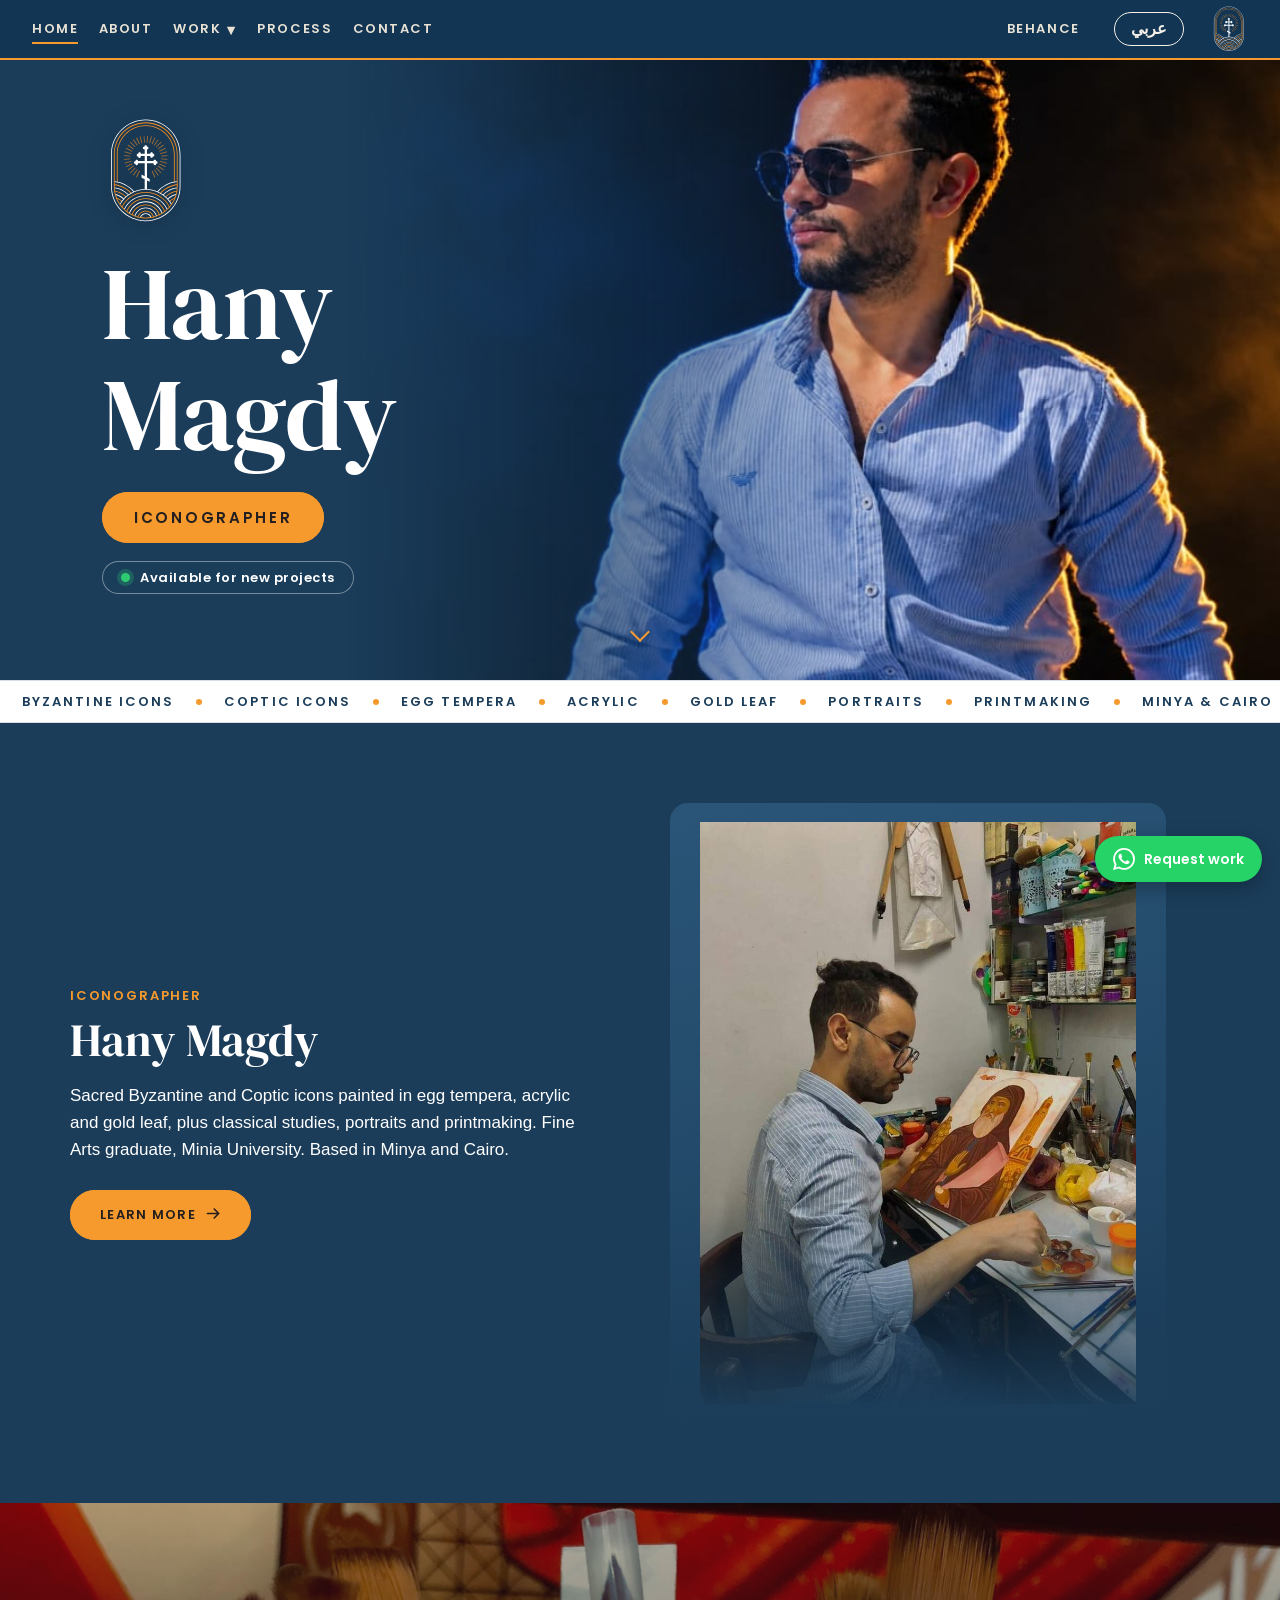
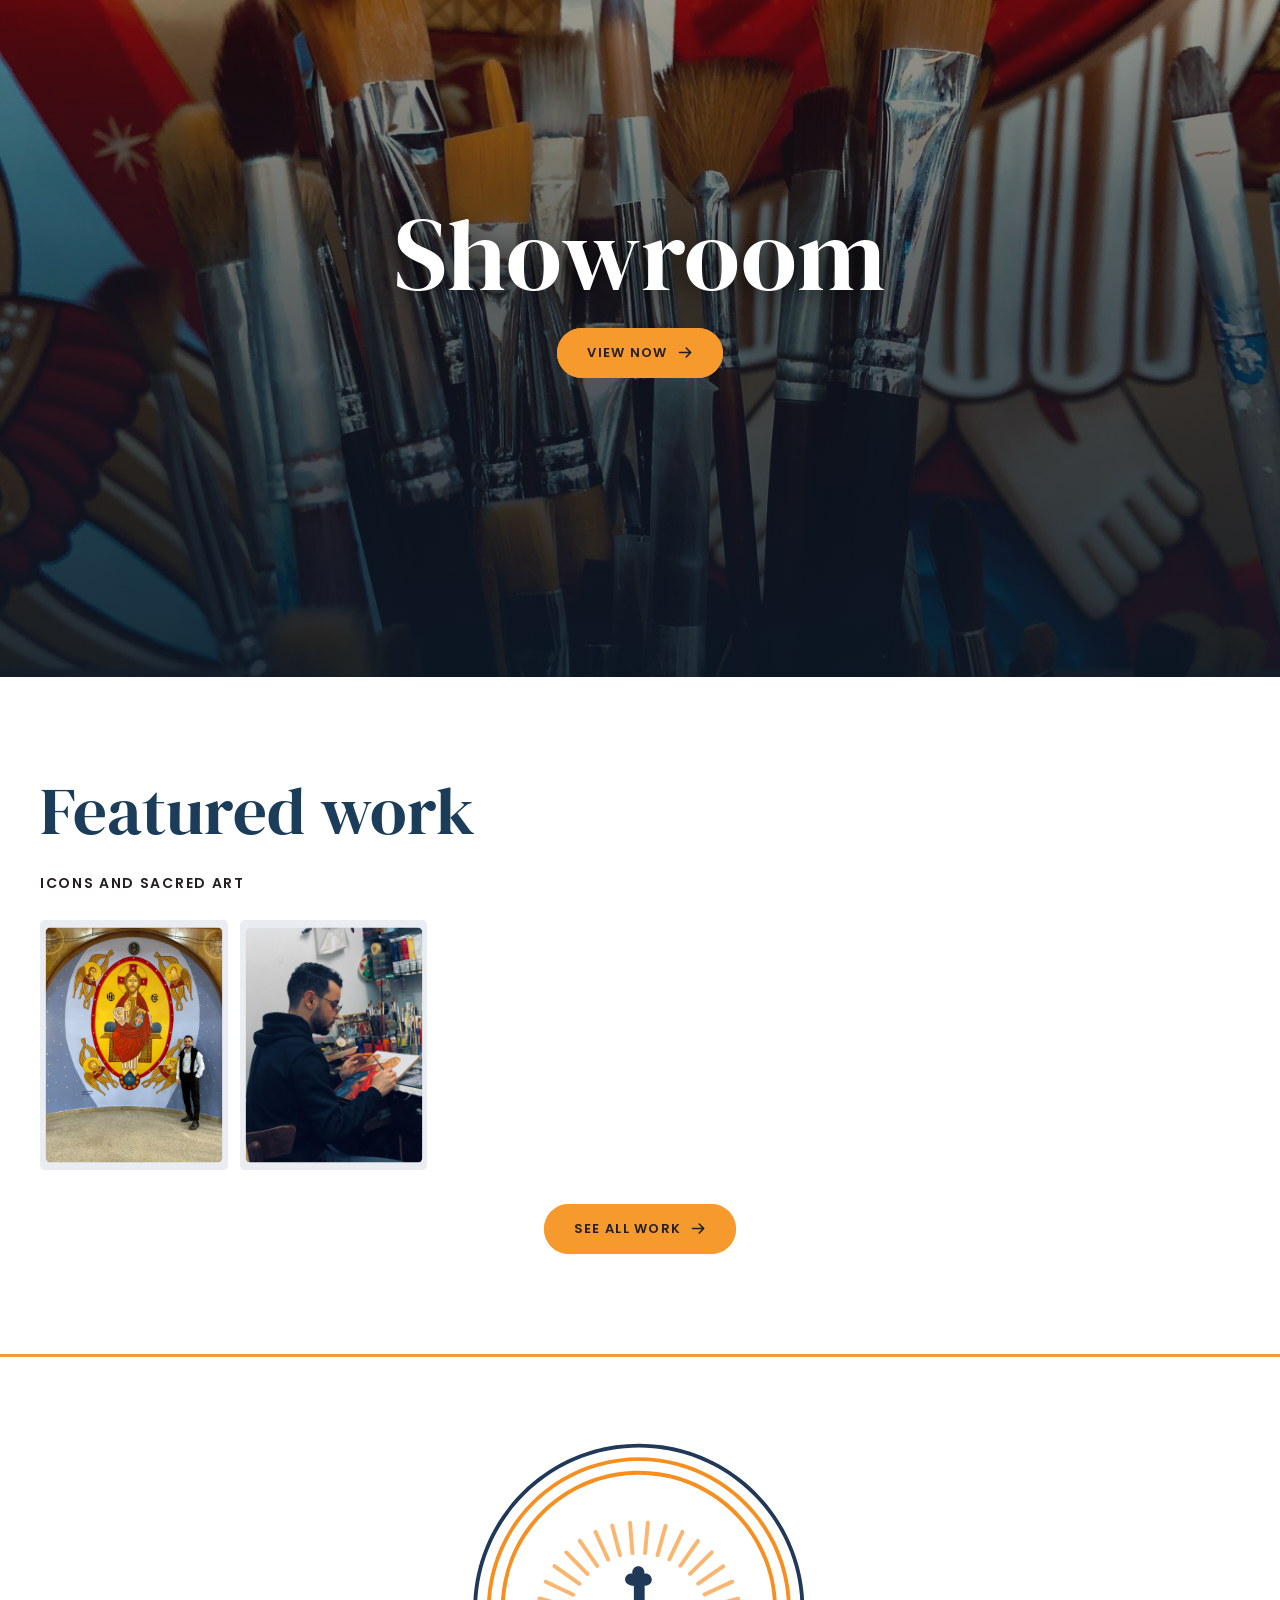
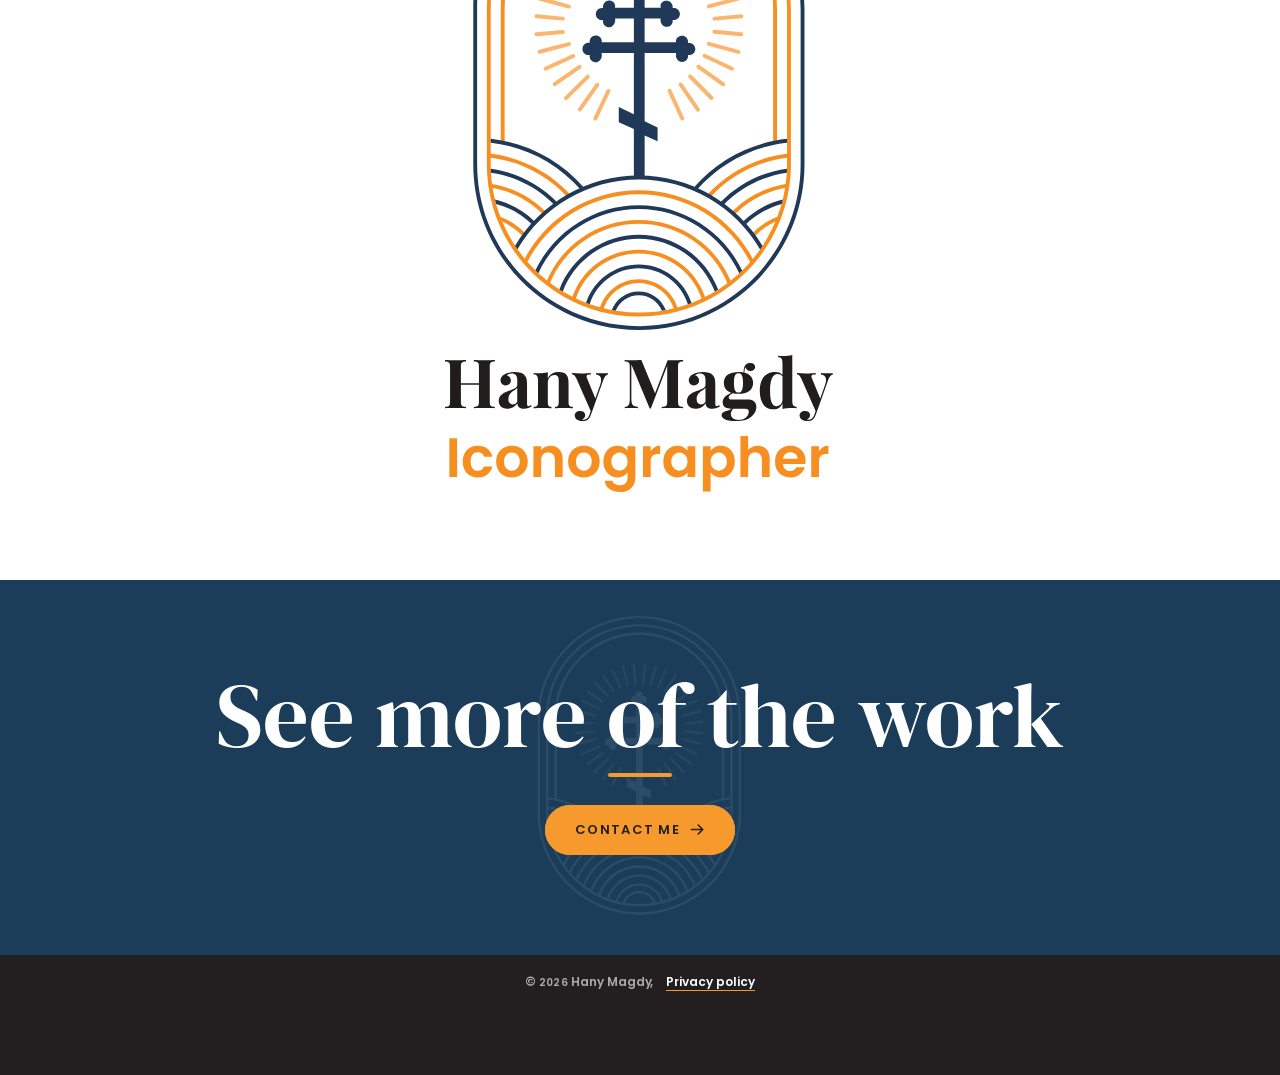
==== index.html @ e2c8abc9 "Restructure into css/ and js/, readable formatting, text in js/content.js, remove unused CSS, README" ====
<!doctype html>
<html lang="en"
  ><head
    ><meta charset="utf-8" /><meta
      name="viewport"
      content="width=device-width,initial-scale=1"
    /><title>Hany Magdy | Iconographer</title
    ><link rel="icon" type="image/png" href="images/favicon.png" /><link
      rel="apple-touch-icon"
      href="images/apple-touch-icon.png"
    /><meta property="og:type" content="website" /><meta
      property="og:title"
      content="Hany Magdy | Iconographer, Minya &amp; Cairo"
    /><meta
      property="og:image"
      content="https://hanymagdy6.github.io/illustration/images/og-logo.jpg"
    /><link rel="stylesheet" href="css/style.css" /> </head
  ><body
    ><nav class="nav"
      ><div class="l"
        ><a href="#"><span data-i18n="home">Home</span></a
        ><a href="#about"><span data-i18n="about">About</span></a
        ><span class="dd"
          ><a class="ddt" href="#work"
            ><span data-i18n="work">Work</span><span class="car">&#9662;</span></a
          ><span class="ddp"
            ><a href="#work" data-t="c-byzantine"
              ><span data-i18n="byzantine_icons">Byzantine Icons</span></a
            ><a href="#work" data-t="c-coptic"><span data-i18n="coptic_art">Coptic Art</span></a
            ><a href="#work" data-t="c-mural"><span data-i18n="mural">Mural</span></a
            ><a href="#work" data-t="c-classical"
              ><span data-i18n="classical_studies">Classical Studies</span></a
            ><a href="#work" data-t="c-printmaking"
              ><span data-i18n="printmaking">Printmaking</span></a
            ><a href="#work" data-t="c-exhibitions"
              ><span data-i18n="exhibitions">Exhibitions</span></a
            ></span
          ></span
        ><a href="#process"><span data-i18n="process">Process</span></a
        ><a href="#contact"><span data-i18n="contact">Contact</span></a></div
      ><a
        class="r"
        href="https://www.behance.net/hanymagdy6"
        target="_blank"
        rel="noopener noreferrer"
        ><span data-i18n="behance">Behance</span></a
      ><button class="langbtn" type="button" aria-label="Language">عربي</button
      ><a class="mono" href="#"><img src="images/nav-logo-anim.svg" alt="Hany Magdy" /></a></nav
    ><div id="app"
      ><main class="pgv v-home"
        ><header class="hero" data-np
          ><div class="hbigw"
            ><img
              class="hbig"
              src="images/hero-hany.jpg"
              alt="Hany Magdy"
              width="1600"
              height="600" /></div
          ><div
            ><img class="hmark" src="images/nav-logo-anim.svg" alt="Hany Magdy logo" /><h1
              ><span data-i18n="hany">Hany</span><br /><span data-i18n="magdy">Magdy</span></h1
            ><p class="kick"><span data-i18n="iconographer">Iconographer</span></p
            ><p class="avail"
              ><i></i><span data-i18n="available_badge">Available for new projects</span></p
            ></div
          ><span class="scl" aria-hidden="true"><b></b></span></header
        ><div class="mq" aria-hidden="true"
          ><div class="mqrow mqen"
            ><div class="mqt"
              ><span class="mqi">Byzantine icons</span><i class="mqd"></i
              ><span class="mqi">Coptic icons</span><i class="mqd"></i
              ><span class="mqi">Egg tempera</span><i class="mqd"></i
              ><span class="mqi">Acrylic</span><i class="mqd"></i><span class="mqi">Gold leaf</span
              ><i class="mqd"></i><span class="mqi">Portraits</span><i class="mqd"></i
              ><span class="mqi">Printmaking</span><i class="mqd"></i
              ><span class="mqi">Minya &amp; Cairo</span><i class="mqd"></i
              ><span class="mqi">Byzantine icons</span><i class="mqd"></i
              ><span class="mqi">Coptic icons</span><i class="mqd"></i
              ><span class="mqi">Egg tempera</span><i class="mqd"></i
              ><span class="mqi">Acrylic</span><i class="mqd"></i><span class="mqi">Gold leaf</span
              ><i class="mqd"></i><span class="mqi">Portraits</span><i class="mqd"></i
              ><span class="mqi">Printmaking</span><i class="mqd"></i
              ><span class="mqi">Minya &amp; Cairo</span><i class="mqd"></i
              ><span class="mqi">Byzantine icons</span><i class="mqd"></i
              ><span class="mqi">Coptic icons</span><i class="mqd"></i
              ><span class="mqi">Egg tempera</span><i class="mqd"></i
              ><span class="mqi">Acrylic</span><i class="mqd"></i><span class="mqi">Gold leaf</span
              ><i class="mqd"></i><span class="mqi">Portraits</span><i class="mqd"></i
              ><span class="mqi">Printmaking</span><i class="mqd"></i
              ><span class="mqi">Minya &amp; Cairo</span><i class="mqd"></i></div></div
          ><div class="mqrow mqar"
            ><div class="mqt"
              ><span class="mqi">أيقونات بيزنطية</span><i class="mqd"></i
              ><span class="mqi">أيقونات قبطية</span><i class="mqd"></i
              ><span class="mqi">تمبرا البيض</span><i class="mqd"></i
              ><span class="mqi">أكريليك</span><i class="mqd"></i><span class="mqi">ورق الذهب</span
              ><i class="mqd"></i><span class="mqi">بورتريه</span><i class="mqd"></i
              ><span class="mqi">طباعة فنية</span><i class="mqd"></i
              ><span class="mqi">المنيا والقاهرة</span><i class="mqd"></i
              ><span class="mqi">أيقونات بيزنطية</span><i class="mqd"></i
              ><span class="mqi">أيقونات قبطية</span><i class="mqd"></i
              ><span class="mqi">تمبرا البيض</span><i class="mqd"></i
              ><span class="mqi">أكريليك</span><i class="mqd"></i><span class="mqi">ورق الذهب</span
              ><i class="mqd"></i><span class="mqi">بورتريه</span><i class="mqd"></i
              ><span class="mqi">طباعة فنية</span><i class="mqd"></i
              ><span class="mqi">المنيا والقاهرة</span><i class="mqd"></i
              ><span class="mqi">أيقونات بيزنطية</span><i class="mqd"></i
              ><span class="mqi">أيقونات قبطية</span><i class="mqd"></i
              ><span class="mqi">تمبرا البيض</span><i class="mqd"></i
              ><span class="mqi">أكريليك</span><i class="mqd"></i><span class="mqi">ورق الذهب</span
              ><i class="mqd"></i><span class="mqi">بورتريه</span><i class="mqd"></i
              ><span class="mqi">طباعة فنية</span><i class="mqd"></i
              ><span class="mqi">المنيا والقاهرة</span><i class="mqd"></i></div></div></div
        ><section class="about" id="about"
          ><div class="about-photo"
            ><img src="images/about.jpg" alt="Hany Magdy painting an icon" /></div
          ><div
            ><p class="ab1"><span data-i18n="iconographer">Iconographer</span></p
            ><h3><span data-i18n="hany_magdy">Hany Magdy</span></h3
            ><p
              ><span data-i18n="sacred_byzantine_and_coptic"
                >Sacred Byzantine and Coptic icons painted in egg tempera, acrylic and gold leaf,
                plus classical studies, portraits and printmaking. Fine Arts graduate, Minia
                University. Based in Minya and Cairo.</span
              ></p
            ><a class="pill" href="#about"><span data-i18n="learn_more">Learn more</span></a></div
          ></section
        ><section class="banner" style="background-image: url(images/brushes.jpg)"
          ><div
            ><h2><span data-i18n="showroom">Showroom</span></h2
            ><a class="pill" href="#work"><span data-i18n="view_now">View now</span></a></div
          ></section
        ><section class="band w" id="work"
          ><h2><span data-i18n="featured_work">Featured work</span></h2
          ><p class="sub"><span data-i18n="icons_and_sacred_art">Icons and sacred art</span></p
          ><div class="grid pg"
            ><figure class="card"
              ><img src="images/hf-mural.jpg" alt="Hany Magdy next to a church mural" /></figure
            ><figure class="card"
              ><img
                src="images/hf-desk.jpg"
                alt="Hany Magdy painting an icon at his desk" /></figure></div
          ><div class="more"
            ><a class="pill" href="#work"
              ><span data-i18n="see_all_work">See all work</span></a
            ></div
          ></section
        ><section class="band k" id="testimonials" hidden
          ><h2><span data-i18n="kind_words">Kind words</span></h2
          ><div class="tlist"></div></section
        ><section class="brand"
          ><img src="images/logo-full.svg" alt="Hany Magdy Iconographer" /></section
        ><footer class="foot" id="contact"
          ><h2><span data-i18n="see_more_of_the">See more of the work</span></h2
          ><a class="pill" href="#contact"
            ><span data-i18n="contact_me">Contact me</span></a
          ></footer
        ></main
      ><main class="pgv v-about"
        ><div class="abwrap"
          ><header class="pagehead"
            ><p class="ab1"><span data-i18n="iconographer">Iconographer</span></p
            ><h1><span data-i18n="about">About</span></h1></header
          ><section class="about"
            ><div class="about-photo"
              ><img src="images/about.jpg" alt="Hany Magdy painting an icon" /></div
            ><div
              ><p class="ab1"><span data-i18n="iconographer">Iconographer</span></p
              ><h3><span data-i18n="hany_magdy">Hany Magdy</span></h3
              ><p
                ><span data-i18n="hany_magdy_is_an"
                  >Hany Magdy is an iconographer based in Minya and Cairo. He paints sacred
                  Byzantine and Coptic icons in egg tempera, acrylic and gold leaf on wooden panels,
                  and studies the Renaissance masters to keep anatomy, light and form honest. He has
                  been painting icons since about 2018.</span
                ></p
              ><p
                ><span data-i18n="he_also_works_in"
                  >He also works in charcoal, pencil and mixed media portraits, and in relief and
                  intaglio printmaking. He is a Fine Arts graduate of Minia University.</span
                ></p
              ><a class="pill" href="#work"
                ><span data-i18n="view_the_work">View the work</span></a
              ></div
            ></section
          ></div
        ><section class="band w"
          ><h2><span data-i18n="what_i_do">What I do</span></h2
          ><div class="cols"
            ><div
              ><h3><span data-i18n="icons">Icons</span></h3
              ><p
                ><span data-i18n="byzantine_and_coptic_icons"
                  >Byzantine and Coptic icons in egg tempera, acrylic and gold leaf.</span
                ></p
              ></div
            ><div
              ><h3><span data-i18n="studies_and_portraits">Studies and portraits</span></h3
              ><p
                ><span data-i18n="classical_studies_charcoal_and"
                  >Classical studies, charcoal and pencil portraits, mixed media.</span
                ></p
              ></div
            ><div
              ><h3><span data-i18n="printmaking">Printmaking</span></h3
              ><p
                ><span data-i18n="relief_and_intaglio_prints"
                  >Relief and intaglio prints that mix sacred symbols with modern composition.</span
                ></p
              ></div
            ></div
          ></section
        ><section class="band k"
          ><div class="facts"
            ><div
              ><b><span data-i18n="fine_arts">Fine Arts</span></b
              ><span><span data-i18n="minia_university">Minia University</span></span></div
            ><div
              ><b><span data-i18n="egg_tempera">Egg tempera &amp; acrylic</span></b
              ><span><span data-i18n="and_gold_leaf">and gold leaf</span></span></div
            ><div
              ><b><span data-i18n="cairo">Minya &amp; Cairo</span></b
              ><span><span data-i18n="egypt">Egypt</span></span></div
            ></div
          ></section
        ><section class="brand"
          ><img src="images/logo-full.svg" alt="Hany Magdy Iconographer" /></section
        ><footer class="foot" id="contact"
          ><h2><span data-i18n="see_more_of_the">See more of the work</span></h2
          ><a class="pill" href="#contact"
            ><span data-i18n="contact_me">Contact me</span></a
          ></footer
        ></main
      ><main class="pgv v-work"
        ><header class="pagehead"
          ><p class="ab1"><span data-i18n="selected_work">Selected work</span></p
          ><h1><span data-i18n="work">Work</span></h1></header
        ><section class="signed rv"
          ><p
            class="ab1"
            style="
              color: #f79a2d;
              font-family: Poppins;
              font-weight: 600;
              letter-spacing: 0.14em;
              font-size: 13px;
              margin: 0;
            "
            ><span data-i18n="icon">ICON</span></p
          ><h2><span data-i18n="the_good_shepherd">The Good Shepherd</span></h2
          ><img src="images/gs1.jpg" alt="Good Shepherd icon on canvas" /><img
            src="images/gs2.jpg"
            alt="Good Shepherd, lamb detail" /><img
            src="images/gs3.jpg"
            alt="Good Shepherd, face detail" /><img
            src="images/gs5.jpg"
            alt="The finished Good Shepherd canvas in the studio" /></section
        ><section class="signed rv"
          ><p
            class="ab1"
            style="
              color: #f79a2d;
              font-family: Poppins;
              font-weight: 600;
              letter-spacing: 0.14em;
              font-size: 13px;
              margin: 0;
            "
            ><span data-i18n="icon">ICON</span></p
          ><h2><span data-i18n="christ_pantocrator">Christ Pantocrator</span></h2
          ><img src="images/gs4.jpg" alt="Christ Pantocrator, Sinai style, gold leaf halo" /><img
            src="images/pant-1.jpg"
            alt="The finished Christ Pantocrator icon on canvas" /><img
            src="images/pant-2.jpg"
            alt="Christ Pantocrator, gold halo detail" /></section
        ><section class="signed rv"
          ><p
            class="ab1"
            style="
              color: #f79a2d;
              font-family: Poppins;
              font-weight: 600;
              letter-spacing: 0.14em;
              font-size: 13px;
              margin: 0;
            "
            ><span data-i18n="icon">ICON</span></p
          ><h2><span data-i18n="father_matta_el_meskeen">Father Matta El-Meskeen</span></h2
          ><img
            src="images/pr9.jpg"
            alt="Icon of Father Matta El-Meskeen, Matthew the Poor, signed"
          /><img
            src="images/matta-2.jpg"
            alt="The finished Father Matta El-Meskeen icon in the studio"
          /><a class="pill" href="#process"
            ><span data-i18n="see_the_process">See the process</span></a
          ></section
        ><section class="signed rv"
          ><p
            class="ab1"
            style="
              color: #f79a2d;
              font-family: Poppins;
              font-weight: 600;
              letter-spacing: 0.14em;
              font-size: 13px;
              margin: 0;
            "
            ><span data-i18n="icon">ICON</span></p
          ><h2><span data-i18n="saint_anthony_the_great">Saint Anthony the Great</span></h2
          ><img
            src="images/st-anthony.jpg"
            alt="Icon of Saint Anthony the Great, blue hood and gold halo" /></section
        ><section class="signed rv"
          ><p
            class="ab1"
            style="
              color: #f79a2d;
              font-family: Poppins;
              font-weight: 600;
              letter-spacing: 0.14em;
              font-size: 13px;
              margin: 0;
            "
            ><span data-i18n="icon">ICON</span></p
          ><h2><span data-i18n="the_good_shepherd_coptic">The Good Shepherd, Coptic Style</span></h2
          ><img
            src="images/gs-coptic.jpg"
            alt="Good Shepherd icon in Coptic style on a gold ground" /></section
        ><section class="signed rv"
          ><p
            class="ab1"
            style="
              color: #f79a2d;
              font-family: Poppins;
              font-weight: 600;
              letter-spacing: 0.14em;
              font-size: 13px;
              margin: 0;
            "
            ><span data-i18n="icon">ICON</span></p
          ><h2><span data-i18n="the_mystical_supper">The Mystical Supper</span></h2
          ><img
            src="images/last-supper.jpg"
            alt="The Mystical Supper icon, framed, signed 2022" /></section
        ><section class="signed rv"
          ><p
            class="ab1"
            style="
              color: #f79a2d;
              font-family: Poppins;
              font-weight: 600;
              letter-spacing: 0.14em;
              font-size: 13px;
              margin: 0;
            "
            ><span data-i18n="icon">ICON</span></p
          ><h2><span data-i18n="the_resurrection">The Resurrection</span></h2
          ><img
            src="images/resurrection.jpg"
            alt="The Resurrection icon, Anastasis, egg tempera, acrylic and gold" /></section
        ><section class="signed rv"
          ><p
            class="ab1"
            style="
              color: #f79a2d;
              font-family: Poppins;
              font-weight: 600;
              letter-spacing: 0.14em;
              font-size: 13px;
              margin: 0;
            "
            ><span data-i18n="icon">ICON</span></p
          ><h2><span data-i18n="the_annunciation">The Annunciation</span></h2
          ><img
            src="images/annunciation.jpg"
            alt="The Annunciation icon on a red and gold ground" /></section
        ><section class="signed rv"
          ><p
            class="ab1"
            style="
              color: #f79a2d;
              font-family: Poppins;
              font-weight: 600;
              letter-spacing: 0.14em;
              font-size: 13px;
              margin: 0;
            "
            ><span data-i18n="icon">ICON</span></p
          ><h2><span data-i18n="virgin_and_child">Virgin and Child</span></h2
          ><img
            src="images/virgin-gold.jpg"
            alt="Virgin and Child icon on a gold ground, arched panel" /></section
        ><section class="signed rv"
          ><p
            class="ab1"
            style="
              color: #f79a2d;
              font-family: Poppins;
              font-weight: 600;
              letter-spacing: 0.14em;
              font-size: 13px;
              margin: 0;
            "
            ><span data-i18n="prints_and_lithography">PRINTS AND LITHOGRAPHY</span></p
          ><h2><span data-i18n="lithograph_edition_9_16">Lithograph, Edition 9/16</span></h2
          ><img
            src="images/litho-doves.jpg"
            alt="Black and white lithograph with pigeons and two figures, signed 9 of 16" /></section
        ><section class="signed rv"
          ><p
            class="ab1"
            style="
              color: #f79a2d;
              font-family: Poppins;
              font-weight: 600;
              letter-spacing: 0.14em;
              font-size: 13px;
              margin: 0;
            "
            ><span data-i18n="prints_and_lithography">PRINTS AND LITHOGRAPHY</span></p
          ><h2
            ><span data-i18n="cross_linocut_from_block"
              >Cross Linocut, from Block to Print</span
            ></h2
          ><div class="lseq"
            ><img
              src="images/lino-1.jpg"
              alt="Cross linocut on the desk, color layers beside the carving tools" /><img
              src="images/lino-2.jpg"
              alt="The finished cross linocut print in black" /><img
              src="images/lino-3.jpg"
              alt="The cross linocut on show at the exhibition" /><img
              src="images/lino-4.jpg"
              alt="Six framed linocut prints from the series" /></div></section
        ><section class="signed rv"
          ><p
            class="ab1"
            style="
              color: #f79a2d;
              font-family: Poppins;
              font-weight: 600;
              letter-spacing: 0.14em;
              font-size: 13px;
              margin: 0;
            "
            ><span data-i18n="fine_art_and_portraits">FINE ART AND PORTRAITS</span></p
          ><h2><span data-i18n="oil_portrait">Oil portrait</span></h2
          ><img src="images/port.jpg" alt="Oil portrait of a Coptic bishop" /></section
        ><section class="band w" id="work"
          ><h2><span data-i18n="featured_work">Featured work</span></h2
          ><p class="sub"><span data-i18n="icons_and_sacred_art">Icons and sacred art</span></p
          ><div class="grid pg"
            ><figure class="card"
              ><img src="images/hf-mural.jpg" alt="Hany Magdy next to a church mural" /></figure
            ><figure class="card"
              ><img
                src="images/hf-desk.jpg"
                alt="Hany Magdy painting an icon at his desk" /></figure></div></section
        ><section class="band k" id="c-byzantine"
          ><h2><span data-i18n="byzantine_icons">Byzantine Icons</span></h2
          ><p class="intro"
            ><span data-i18n="egg_tempera_acrylic_and"
              >Egg tempera, acrylic and gold leaf on wooden panels. Each piece reflects the beauty
              of the eternal divine presence and the comfort of praying creation.</span
            ></p
          ><div class="grid pg"
            ><figure class="card"><img src="images/pg03.jpg" alt="Byzantine icon" /></figure
            ><figure class="card"><img src="images/pg04.jpg" alt="Byzantine icon" /></figure
            ><figure class="card"><img src="images/pg05.jpg" alt="Byzantine icon" /></figure
            ><figure class="card"><img src="images/pg06.jpg" alt="Byzantine icon" /></figure
            ><figure class="card"><img src="images/pg07.jpg" alt="Byzantine icon" /></figure
            ><figure class="card"><img src="images/pg08.jpg" alt="Byzantine icon" /></figure
            ><figure class="card"><img src="images/pg09.jpg" alt="Byzantine icon" /></figure
            ><figure class="card"><img src="images/pg10.jpg" alt="Byzantine icon" /></figure
            ><figure class="card"><img src="images/pg11.jpg" alt="Byzantine icon" /></figure
            ><figure class="card"><img src="images/pg12.jpg" alt="Byzantine icon" /></figure
            ><figure class="card"
              ><img src="images/pg13.jpg" alt="Byzantine icon" /></figure></div></section
        ><section class="band w" id="c-coptic"
          ><h2><span data-i18n="coptic_art">Coptic Art</span></h2
          ><p class="intro"
            ><span data-i18n="inspired_by_the_ancient"
              >Inspired by the ancient Egyptian Christian heritage. These icons merge symbolic
              simplicity with deep theology.</span
            ></p
          ><div class="grid pg"
            ><figure class="card"><img src="images/pg15.jpg" alt="Coptic icon" /></figure
            ><figure class="card"><img src="images/pg16.jpg" alt="Coptic icon" /></figure
            ><figure class="card"><img src="images/pg17.jpg" alt="Coptic icon" /></figure
            ><figure class="card"><img src="images/pg18.jpg" alt="Coptic icon" /></figure
            ><figure class="card"><img src="images/pg19.jpg" alt="Coptic icon" /></figure
            ><figure class="card"><img src="images/pg20.jpg" alt="Coptic icon" /></figure
            ><figure class="card"><img src="images/pg21.jpg" alt="Coptic icon" /></figure
            ><figure class="card"><img src="images/pg22.jpg" alt="Coptic icon" /></figure
            ><figure class="card"><img src="images/pg23.jpg" alt="Coptic icon" /></figure
            ><figure class="card"
              ><img src="images/pg24.jpg" alt="Coptic icon" /></figure></div></section
        ><section class="band k" id="c-mural"
          ><h2><span data-i18n="mural">Mural</span></h2
          ><p class="sub"
            ><span data-i18n="signed_hany_magdy_iconographer"
              >Signed Hany Magdy, Iconographer, 2024</span
            ></p
          ><div class="mural"
            ><img
              src="images/mural-front.jpg"
              alt="The finished Christ Pantocrator apse mural with the four living creatures, signed 2024"
              loading="lazy" /></div
          ><p class="sub" style="margin-top: 32px"
            ><span data-i18n="the_pantocrator_from_blank"
              >The Pantocrator, from blank wall to finished mural</span
            ></p
          ><div class="mproc"
            ><figure class="rv"
              ><img
                src="images/mp-01.jpg"
                alt="The empty church wall before work began"
                loading="lazy"
              /><figcaption><span data-i18n="cap_001">The blank wall</span></figcaption></figure
            ><figure class="rv"
              ><img
                src="images/mp-02.jpg"
                alt="The complete line drawing on the wall"
                loading="lazy"
              /><figcaption><span data-i18n="cap_002">The full drawing</span></figcaption></figure
            ><figure class="rv"
              ><img
                src="images/mp-03.jpg"
                alt="First colors: the red robes"
                loading="lazy"
              /><figcaption><span data-i18n="cap_003">First colors</span></figcaption></figure
            ><figure class="rv"
              ><img
                src="images/mp-04.jpg"
                alt="Hany beside the mural as the figures take shape"
                loading="lazy"
              /><figcaption><span data-i18n="cap_004">Taking shape</span></figcaption></figure
            ><figure class="rv"
              ><img src="images/mp-05.jpg" alt="Painting the robes" loading="lazy" /><figcaption
                ><span data-i18n="cap_005">Painting the robes</span></figcaption
              ></figure
            ><figure class="rv"
              ><img
                src="images/mp-06.jpg"
                alt="Painting the angel, upper left"
                loading="lazy"
              /><figcaption><span data-i18n="cap_006">Painting the angel</span></figcaption></figure
            ><figure class="rv"
              ><img
                src="images/mp-07.jpg"
                alt="Painting the face of Christ"
                loading="lazy"
              /><figcaption><span data-i18n="cap_007">The face of Christ</span></figcaption></figure
            ><figure class="rv"
              ><img
                src="images/mp-08.jpg"
                alt="Painting the eagle of the tetramorph"
                loading="lazy"
              /><figcaption><span data-i18n="cap_008">The eagle of John</span></figcaption></figure
            ><figure class="rv"
              ><img
                src="images/mp-09.jpg"
                alt="All figures in color on the white wall"
                loading="lazy"
              /><figcaption><span data-i18n="cap_009">Figures in color</span></figcaption></figure
            ><figure class="rv"
              ><img
                src="images/mp-10.jpg"
                alt="The tetramorph gilded, beside the nearly finished Christ"
                loading="lazy"
              /><figcaption
                ><span data-i18n="cap_010">The tetramorph in gold</span></figcaption
              ></figure
            ><figure class="rv"
              ><img
                src="images/mp-11.jpg"
                alt="Working from the scaffold"
                loading="lazy"
              /><figcaption><span data-i18n="cap_011">From the scaffold</span></figcaption></figure
            ><figure class="rv"
              ><img
                src="images/mp-12.jpg"
                alt="All figures complete, the mandorla still bare"
                loading="lazy"
              /><figcaption
                ><span data-i18n="cap_012">Before the mandorla</span></figcaption
              ></figure
            ><figure class="rv"
              ><img
                src="images/mp-13.jpg"
                alt="Face and Gospel book in progress"
                loading="lazy"
              /><figcaption><span data-i18n="cap_013">Face and book</span></figcaption></figure
            ><figure class="rv"
              ><img
                src="images/mp-14.jpg"
                alt="Painting the gold mandorla"
                loading="lazy"
              /><figcaption><span data-i18n="cap_014">The gold mandorla</span></figcaption></figure
            ><figure class="rv"
              ><img
                src="images/mp-15.jpg"
                alt="Laying in the blue background"
                loading="lazy"
              /><figcaption><span data-i18n="cap_015">The blue ground</span></figcaption></figure
            ><figure class="rv"
              ><img
                src="images/mp-16.jpg"
                alt="The blue ground complete, masking still on the arch"
                loading="lazy"
              /><figcaption
                ><span data-i18n="cap_016">The blue ground, full view</span></figcaption
              ></figure
            ><figure class="rv"
              ><img
                src="images/mp-17.jpg"
                alt="The blue ground around the gold mandorla"
                loading="lazy"
              /><figcaption
                ><span data-i18n="cap_017">Background complete</span></figcaption
              ></figure
            ><figure class="rv"
              ><img
                src="images/mp-18.jpg"
                alt="Painting the red ring of the mandorla"
                loading="lazy"
              /><figcaption><span data-i18n="cap_018">The red ring</span></figcaption></figure
            ><figure class="rv"
              ><img
                src="images/mp-19.jpg"
                alt="Painting the angel's face"
                loading="lazy"
              /><figcaption><span data-i18n="cap_019">The angel's face</span></figcaption></figure
            ><figure class="rv"
              ><img
                src="images/mp-20.jpg"
                alt="Painting the Alpha and Omega roundel"
                loading="lazy"
              /><figcaption><span data-i18n="cap_020">Alpha and Omega</span></figcaption></figure
            ><figure class="rv"
              ><img
                src="images/mp-21.jpg"
                alt="Late-stage work from the scaffold"
                loading="lazy"
              /><figcaption><span data-i18n="cap_021">On the scaffold</span></figcaption></figure
            ><figure class="rv"
              ><img
                src="images/mp-22.jpg"
                alt="Final touches, high on the wall"
                loading="lazy"
              /><figcaption><span data-i18n="cap_022">Final touches</span></figcaption></figure
            ><figure class="rv"
              ><img
                src="images/mp-23.jpg"
                alt="Hany beside the finished mural, signed 2024"
                loading="lazy"
              /><figcaption><span data-i18n="cap_023">Signed, 2024</span></figcaption></figure
            ><figure class="rv"
              ><img
                src="images/mp-24.jpg"
                alt="The finished Pantocrator mural"
                loading="lazy"
              /><figcaption><span data-i18n="cap_024">The finished mural</span></figcaption></figure
            ><figure class="rv"
              ><img
                src="images/mp-25.jpg"
                alt="The finished mural, full frontal"
                loading="lazy"
              /><figcaption><span data-i18n="cap_025">Full view</span></figcaption></figure
            ><figure class="rv"
              ><img
                src="images/mp-26.jpg"
                alt="The work table in front of the nearly finished mural"
                loading="lazy"
              /><figcaption><span data-i18n="cap_026">The work table</span></figcaption></figure
            ><figure class="rv"
              ><img
                src="images/mp-27.jpg"
                alt="Detail: hand and Gospel book"
                loading="lazy"
              /><figcaption><span data-i18n="cap_027">Detail: the Gospel</span></figcaption></figure
            ><figure class="rv"
              ><img
                src="images/mp-28.jpg"
                alt="Detail: the face of Christ"
                loading="lazy"
              /><figcaption><span data-i18n="cap_028">Detail: the face</span></figcaption></figure
            ><figure class="rv"
              ><img
                src="images/mp-29.jpg"
                alt="Detail: face and blessing hand"
                loading="lazy"
              /><figcaption
                ><span data-i18n="cap_029">Detail: the blessing</span></figcaption
              ></figure
            ><figure class="rv"
              ><img
                src="images/mp-30.jpg"
                alt="The brushes that painted it"
                loading="lazy"
              /><figcaption><span data-i18n="cap_030">Brushes</span></figcaption></figure
            ></div
          ><div class="mural" style="margin-top: 28px"
            ><img
              src="images/mural-chaplin.jpg"
              alt="Charlie Chaplin mural on a white brick wall"
              loading="lazy" /></div></section
        ><section class="band w" id="c-classical"
          ><h2><span data-i18n="classical_studies">Classical Studies</span></h2
          ><p class="intro"
            ><span data-i18n="studies_and_paintings_inspired"
              >Studies and paintings inspired by Renaissance masters, focusing on anatomy, light and
              form.</span
            ></p
          ><div class="grid pg"
            ><figure class="card"><img src="images/pg26.jpg" alt="Classical study" /></figure
            ><figure class="card"><img src="images/pg28.jpg" alt="Classical study" /></figure
            ><figure class="card"><img src="images/pg30.jpg" alt="Classical study" /></figure
            ><figure class="card"><img src="images/pg32.jpg" alt="Classical study" /></figure
            ><figure class="card"><img src="images/pg34.jpg" alt="Classical study" /></figure
            ><figure class="card"><img src="images/pg36.jpg" alt="Classical study" /></figure
            ><figure class="card"><img src="images/pg37.jpg" alt="Classical study" /></figure
            ><figure class="card"><img src="images/pg39.jpg" alt="Classical study" /></figure
            ><figure class="card"
              ><img src="images/pg67.jpg" alt="Gouache costume figures" /></figure
            ><figure class="card"
              ><img src="images/study-drapery.jpg" alt="Pencil study of draped fabric" /></figure
            ><figure class="card"
              ><img
                src="images/study-still.jpg"
                alt="Pencil still life with a portrait bust" /></figure
            ><figure class="card"><img src="images/pg41.jpg" alt="Portrait" /></figure
            ><figure class="card"><img src="images/pg42.jpg" alt="Portrait" /></figure
            ><figure class="card"><img src="images/pg43.jpg" alt="Portrait" /></figure
            ><figure class="card"><img src="images/pg44.jpg" alt="Portrait" /></figure
            ><figure class="card"><img src="images/pg46.jpg" alt="Portrait" /></figure
            ><figure class="card"><img src="images/pg48.jpg" alt="Portrait" /></figure
            ><figure class="card"
              ><img
                src="images/pencil-priest.jpg"
                alt="Pencil portrait of a Coptic priest holding a cross" /></figure
            ><figure class="card"
              ><img
                src="images/pencil-bearded.jpg"
                alt="Pencil portrait of a bearded man in a cap" /></figure
            ><figure class="card"
              ><img src="images/oil-reader.jpg" alt="Oil painting of an old man reading" /></figure
            ><figure class="card"
              ><img
                src="images/oil-pope.jpg"
                alt="Oil portrait of a Coptic pope with cross and staff" /></figure
            ><figure class="card"
              ><img
                src="images/oil-thorns.jpg"
                alt="Oil painting of Christ with the crown of thorns, 2023" /></figure
            ><figure class="card"
              ><img
                src="images/oil-monk.jpg"
                alt="Oil portrait of a Coptic monk with an ornate cross" /></figure
            ><figure class="card"
              ><img
                src="images/pg-framed.jpg"
                alt="Framed pencil portrait with clocks and birds" /></figure
            ><figure class="card"
              ><img
                src="images/pg72-portrait.jpg"
                alt="Pencil portrait of a man in a bow tie" /></figure
            ><figure class="card"
              ><img src="images/pg76.jpg" alt="Pencil portrait of two children" /></figure
            ><figure class="card"
              ><img
                src="images/pg80.jpg"
                alt="Pencil portraits: a smiling bearded man and a framed bearded man" /></figure
            ><figure class="card"
              ><img
                src="images/pg84.jpg"
                alt="Pencil portraits of a man in a hat" /></figure></div></section
        ><section class="band k" id="c-printmaking"
          ><h2><span data-i18n="printmaking">Printmaking</span></h2
          ><p class="intro"
            ><span data-i18n="relief_and_intaglio_printing"
              >Relief and intaglio printing, combining sacred symbols with modern composition.</span
            ></p
          ><div class="grid pg"
            ><figure class="card"><img src="images/pg51.jpg" alt="Printmaking" /></figure
            ><figure class="card"><img src="images/pg53.jpg" alt="Printmaking" /></figure
            ><figure class="card"><img src="images/pg55.jpg" alt="Printmaking" /></figure
            ><figure class="card"><img src="images/pg58.jpg" alt="Printmaking" /></figure
            ><figure class="card"
              ><img
                src="images/print-salah.jpg"
                alt="Mohamed Salah portrait print in orange and sepia" /></figure
            ><figure class="card"
              ><img
                src="images/print-calligraphy.jpg"
                alt="Four Arabic calligraphy linocut prints" /></figure
            ><figure class="card"
              ><img src="images/print-dragons.jpg" alt="Etching of two dragons" /></figure
            ><figure class="card"
              ><img
                src="images/print-abstract.jpg"
                alt="Abstract black and white print with eye motifs" /></figure></div></section
        ><section class="band w" id="c-exhibitions"
          ><h2><span data-i18n="exhibitions">Exhibitions</span></h2
          ><p class="intro"
            ><span data-i18n="exhibitions_workshops_and_studio"
              >Exhibitions, workshops and studio moments.</span
            ></p
          ><div class="grid pg"
            ><figure class="card"><img src="images/pg63.jpg" alt="Exhibition and studio" /></figure
            ><figure class="card"><img src="images/pg65.jpg" alt="Exhibition and studio" /></figure
            ><figure class="card"><img src="images/pg69.jpg" alt="Exhibition and studio" /></figure
            ><figure class="card"
              ><img
                src="images/exh-litho.jpg"
                alt="Hany beside his pigeons lithograph at the exhibition" /></figure
            ><figure class="card"
              ><img
                src="images/exh-wall.jpg"
                alt="Hany beside a wall of his Mohamed Salah prints" /></figure
            ><figure class="card"
              ><img src="images/exh-gallery.jpg" alt="Visitors at the gallery exhibition" /></figure
            ><figure class="card"
              ><img
                src="images/studio-press.jpg"
                alt="In the print studio with the etching press" /></figure
            ><figure class="card"
              ><img
                src="images/pg-exh-1.jpg"
                alt="Hany beside his framed pencil portrait at the exhibition" /></figure
            ><figure class="card"
              ><img
                src="images/pg-exh-2.jpg"
                alt="Hany beside the frame of his six linocut prints" /></figure
            ><figure class="card"
              ><img
                src="images/pg-exh-3.jpg"
                alt="Hany at the exhibition with his framed prints" /></figure></div></section
        ><footer class="foot" id="contact"
          ><h2><span data-i18n="see_more_of_the">See more of the work</span></h2
          ><a class="pill" href="#contact"
            ><span data-i18n="contact_me">Contact me</span></a
          ></footer
        ></main
      ><main class="pgv v-process"
        ><header class="pagehead"
          ><p class="ab1"><span data-i18n="behind_the_work">Behind the work</span></p
          ><h1><span data-i18n="process">Process</span></h1></header
        ><section class="pr"
          ><figure class="rv"
            ><img
              src="images/pr-hand.jpg"
              alt="Painting the icon by hand, brush on the panel"
            /><figcaption
              ><span data-i18n="cap_031">Painting the icon, brush in hand</span></figcaption
            ></figure
          ><figure class="rv"
            ><img
              src="images/pr1.jpg"
              alt="Painting the Father Matta El-Meskeen icon at the desk"
              loading="lazy"
            /><figcaption
              ><span data-i18n="cap_032"
                >Painting the Father Matta El-Meskeen icon at the desk</span
              ></figcaption
            ></figure
          ><figure class="rv"
            ><img
              src="images/pr2.jpg"
              alt="The robes and scroll, layer by layer"
              loading="lazy"
            /><figcaption
              ><span data-i18n="cap_033">The robes and scroll, layer by layer</span></figcaption
            ></figure
          ><figure class="rv"
            ><img
              src="images/pr3.jpg"
              alt="Pigments laid out beside the panel"
              loading="lazy"
            /><figcaption
              ><span data-i18n="cap_034">Pigments laid out beside the panel</span></figcaption
            ></figure
          ><figure class="rv"
            ><img
              src="images/pr4.jpg"
              alt="Gold leaf laid over the halo"
              loading="lazy"
            /><figcaption
              ><span data-i18n="cap_035">Gold leaf laid over the halo</span></figcaption
            ></figure
          ><figure class="rv"
            ><img
              src="images/pr5.jpg"
              alt="Building the face, layer by layer"
              loading="lazy"
            /><figcaption
              ><span data-i18n="cap_036">Building the face, layer by layer</span></figcaption
            ></figure
          ><figure class="rv"
            ><img
              src="images/pr-matta.jpg"
              alt="The Father Matta icon, red underpainting"
              loading="lazy"
            /><figcaption
              ><span data-i18n="cap_037">The Father Matta icon, red underpainting</span></figcaption
            ></figure
          ><figure class="rv"
            ><img
              src="images/pr6.jpg"
              alt="The varnish, poured over the surface"
              loading="lazy"
            /><figcaption
              ><span data-i18n="cap_038">The varnish, poured over the surface</span></figcaption
            ></figure
          ><figure class="rv"
            ><img
              src="images/pr7.jpg"
              alt="Working the varnish into the surface"
              loading="lazy"
            /><figcaption
              ><span data-i18n="cap_039">Working the varnish into the surface</span></figcaption
            ></figure
          ><figure class="rv"
            ><img
              src="images/pr8.jpg"
              alt="Detail after gilding and varnish"
              loading="lazy"
            /><figcaption
              ><span data-i18n="cap_040">Detail after gilding and varnish</span></figcaption
            ></figure
          ><figure class="rv"
            ><img
              src="images/pr9.jpg"
              alt="The finished Father Matta El-Meskeen icon, signed"
              loading="lazy"
            /><figcaption
              ><span data-i18n="cap_041"
                >The finished Father Matta El-Meskeen icon, signed</span
              ></figcaption
            ></figure
          ><figure class="rv"
            ><img
              src="images/pr10.jpg"
              alt="Packed for delivery, with the Iconographer label"
              loading="lazy"
            /><figcaption
              ><span data-i18n="cap_042"
                >Packed for delivery, with the Iconographer label</span
              ></figcaption
            ></figure
          ><figure class="rv"
            ><img
              src="images/pm-1.jpg"
              alt="Christ Pantocrator mural, the drawing on the wall"
              loading="lazy"
            /><figcaption
              ><span data-i18n="cap_043"
                >Pantocrator mural, the drawing on the wall</span
              ></figcaption
            ></figure
          ><figure class="rv"
            ><img
              src="images/pm-2.jpg"
              alt="Pantocrator mural, face and book blocked in"
              loading="lazy"
            /><figcaption
              ><span data-i18n="cap_044">Face and book blocked in</span></figcaption
            ></figure
          ><figure class="rv"
            ><img
              src="images/pm-3.jpg"
              alt="Pantocrator mural, the gold circle above the altar"
              loading="lazy"
            /><figcaption
              ><span data-i18n="cap_045">The gold circle above the altar</span></figcaption
            ></figure
          ><figure class="rv"
            ><img
              src="images/pm-4.jpg"
              alt="Pantocrator mural, final details"
              loading="lazy"
            /><figcaption
              ><span data-i18n="cap_046">Final details, nearly finished</span></figcaption
            ></figure
          ><figure class="rv"
            ><img
              src="images/mp-01.jpg"
              alt="The Pantocrator mural, the blank apse wall"
              loading="lazy"
            /><figcaption
              ><span data-i18n="cap_047"
                >The Pantocrator mural, the blank apse wall</span
              ></figcaption
            ></figure
          ><figure class="rv"
            ><img
              src="images/mp-02.jpg"
              alt="The full drawing on the apse wall"
              loading="lazy"
            /><figcaption
              ><span data-i18n="cap_048">The full drawing on the apse wall</span></figcaption
            ></figure
          ><figure class="rv"
            ><img
              src="images/mp-03.jpg"
              alt="First colors on the robes"
              loading="lazy"
            /><figcaption
              ><span data-i18n="cap_049">First colors on the robes</span></figcaption
            ></figure
          ><figure class="rv"
            ><img src="images/mp-04.jpg" alt="The figures taking shape" loading="lazy" /><figcaption
              ><span data-i18n="cap_050">The figures taking shape</span></figcaption
            ></figure
          ><figure class="rv"
            ><img
              src="images/mp-05.jpg"
              alt="Painting the robes and the throne"
              loading="lazy"
            /><figcaption
              ><span data-i18n="cap_051">Painting the robes and the throne</span></figcaption
            ></figure
          ><figure class="rv"
            ><img
              src="images/mp-06.jpg"
              alt="Painting the angel's wing"
              loading="lazy"
            /><figcaption
              ><span data-i18n="cap_052">Painting the angel's wing</span></figcaption
            ></figure
          ><figure class="rv"
            ><img
              src="images/mp-07.jpg"
              alt="Painting the face of Christ"
              loading="lazy"
            /><figcaption
              ><span data-i18n="cap_053">Painting the face of Christ</span></figcaption
            ></figure
          ><figure class="rv"
            ><img
              src="images/mp-08.jpg"
              alt="Painting the eagle of the tetramorph"
              loading="lazy"
            /><figcaption
              ><span data-i18n="cap_054">Painting the eagle of the tetramorph</span></figcaption
            ></figure
          ><figure class="rv"
            ><img src="images/mp-09.jpg" alt="All the figures in color" loading="lazy" /><figcaption
              ><span data-i18n="cap_055">All the figures in color</span></figcaption
            ></figure
          ><figure class="rv"
            ><img src="images/mp-10.jpg" alt="The tetramorph gilded" loading="lazy" /><figcaption
              ><span data-i18n="cap_056">The tetramorph gilded</span></figcaption
            ></figure
          ><figure class="rv"
            ><img
              src="images/mp-11.jpg"
              alt="Working from the scaffold"
              loading="lazy"
            /><figcaption
              ><span data-i18n="cap_057">Working from the scaffold</span></figcaption
            ></figure
          ><figure class="rv"
            ><img
              src="images/mp-12.jpg"
              alt="The figures complete, before the mandorla"
              loading="lazy"
            /><figcaption
              ><span data-i18n="cap_058"
                >The figures complete, before the mandorla</span
              ></figcaption
            ></figure
          ><figure class="rv"
            ><img
              src="images/mp-13.jpg"
              alt="The face of Christ in progress"
              loading="lazy"
            /><figcaption
              ><span data-i18n="cap_059">The face of Christ in progress</span></figcaption
            ></figure
          ><figure class="rv"
            ><img
              src="images/mp-14.jpg"
              alt="The gold mandorla going in"
              loading="lazy"
            /><figcaption
              ><span data-i18n="cap_060">The gold mandorla going in</span></figcaption
            ></figure
          ><figure class="rv"
            ><img
              src="images/mp-26.jpg"
              alt="The work table, paints and brushes"
              loading="lazy"
            /><figcaption
              ><span data-i18n="cap_061">The work table, paints and brushes</span></figcaption
            ></figure
          ><figure class="rv"
            ><img src="images/mp-17.jpg" alt="The blue ground complete" loading="lazy" /><figcaption
              ><span data-i18n="cap_062">The blue ground complete</span></figcaption
            ></figure
          ><figure class="rv"
            ><img
              src="images/mp-18.jpg"
              alt="Painting the red ring of the mandorla"
              loading="lazy"
            /><figcaption
              ><span data-i18n="cap_063">Painting the red ring of the mandorla</span></figcaption
            ></figure
          ><figure class="rv"
            ><img
              src="images/mp-19.jpg"
              alt="Painting the angel's face"
              loading="lazy"
            /><figcaption
              ><span data-i18n="cap_064">Painting the angel's face</span></figcaption
            ></figure
          ><figure class="rv"
            ><img
              src="images/mp-20.jpg"
              alt="Painting the Alpha and Omega roundel"
              loading="lazy"
            /><figcaption
              ><span data-i18n="cap_065">Painting the Alpha and Omega roundel</span></figcaption
            ></figure
          ><figure class="rv"
            ><img
              src="images/mp-25.jpg"
              alt="The red ring complete, behind the scaffold"
              loading="lazy"
            /><figcaption
              ><span data-i18n="cap_066"
                >The red ring complete, behind the scaffold</span
              ></figcaption
            ></figure
          ><figure class="rv"
            ><img src="images/mp-21.jpg" alt="A pause on the scaffold" loading="lazy" /><figcaption
              ><span data-i18n="cap_067">A pause on the scaffold</span></figcaption
            ></figure
          ><figure class="rv"
            ><img
              src="images/mp-22.jpg"
              alt="Final touches, high on the wall"
              loading="lazy"
            /><figcaption
              ><span data-i18n="cap_068">Final touches, high on the wall</span></figcaption
            ></figure
          ><figure class="rv"
            ><img
              src="images/mp-30.jpg"
              alt="The brushes that painted it"
              loading="lazy"
            /><figcaption
              ><span data-i18n="cap_069">The brushes that painted it</span></figcaption
            ></figure
          ><figure class="rv"
            ><video src="images/process.mp4" controls playsinline preload="metadata"></video
            ><figcaption
              ><span data-i18n="cap_070"
                >Painting the Father's Embrace, brushwork in real time</span
              ></figcaption
            ></figure
          ><figure class="rv"
            ><img
              src="images/pr-res.jpg"
              alt="Painting the Resurrection icon at the desk"
              loading="lazy"
            /><figcaption
              ><span data-i18n="cap_071"
                >The Resurrection icon, building the colors</span
              ></figcaption
            ></figure
          ><figure class="rv"
            ><img
              src="images/pr-virgin.jpg"
              alt="Painting the Virgin and Child, face detail"
              loading="lazy"
            /><figcaption
              ><span data-i18n="cap_072">The Virgin and Child, fine detail</span></figcaption
            ></figure
          ><figure class="rv"
            ><img
              src="images/pr-pencil.jpg"
              alt="Pencil portrait of a priest, first pass"
              loading="lazy"
            /><figcaption
              ><span data-i18n="cap_073">Pencil portrait, first pass</span></figcaption
            ></figure
          ><figure class="rv"
            ><img
              src="images/pr-supper.jpg"
              alt="Painting the Mystical Supper at full scale"
              loading="lazy"
            /><figcaption
              ><span data-i18n="cap_074"
                >Painting the Mystical Supper at full scale</span
              ></figcaption
            ></figure
          ><figure class="rv"
            ><img
              src="images/pr-studio.jpg"
              alt="Hany painting at the desk in the studio"
              loading="lazy"
            /><figcaption
              ><span data-i18n="cap_075">At the desk in the studio</span></figcaption
            ></figure
          ><figure class="rv"
            ><img
              src="images/pr-gs.jpg"
              alt="Painting the Good Shepherd canvas at the desk"
              loading="lazy"
            /><figcaption
              ><span data-i18n="cap_076"
                >Painting the Good Shepherd canvas at the desk</span
              ></figcaption
            ></figure
          ><figure class="rv"
            ><img
              src="images/pr-res2.jpg"
              alt="The Resurrection, first colors on the panel"
              loading="lazy"
            /><figcaption
              ><span data-i18n="cap_077"
                >The Resurrection, first colors on the panel</span
              ></figcaption
            ></figure
          ><figure class="rv"
            ><img
              src="images/pr-res3.jpg"
              alt="The Resurrection, detail work with the mahl stick"
              loading="lazy"
            /><figcaption
              ><span data-i18n="cap_078"
                >The Resurrection, detail work with the mahl stick</span
              ></figcaption
            ></figure
          ><figure class="rv"
            ><img
              src="images/pr-res4.jpg"
              alt="Painting the Resurrection at the easel"
              loading="lazy"
            /><figcaption
              ><span data-i18n="cap_079">Painting the Resurrection at the easel</span></figcaption
            ></figure
          ><figure class="rv"
            ><img
              src="images/pr-res5.jpg"
              alt="The Resurrection, figures taking shape"
              loading="lazy"
            /><figcaption
              ><span data-i18n="cap_080">The Resurrection, figures taking shape</span></figcaption
            ></figure
          ><figure class="rv"
            ><img
              src="images/pr-res6.jpg"
              alt="The Resurrection, robes and halos"
              loading="lazy"
            /><figcaption
              ><span data-i18n="cap_081">The Resurrection, robes and halos</span></figcaption
            ></figure
          ><figure class="rv"
            ><img
              src="images/pr-res7.jpg"
              alt="The Resurrection, working from the reference"
              loading="lazy"
            /><figcaption
              ><span data-i18n="cap_082"
                >The Resurrection, working from the reference</span
              ></figcaption
            ></figure
          ><figure class="rv"
            ><img
              src="images/pr-arch1.jpg"
              alt="The Father's Embrace icon, orange underpainting"
              loading="lazy"
            /><figcaption
              ><span data-i18n="cap_083"
                >The Father's Embrace, orange underpainting</span
              ></figcaption
            ></figure
          ><figure class="rv"
            ><img
              src="images/pr-arch2.jpg"
              alt="The Father's Embrace, robes blocked in"
              loading="lazy"
            /><figcaption
              ><span data-i18n="cap_084">The Father's Embrace, robes blocked in</span></figcaption
            ></figure
          ><figure class="rv"
            ><img
              src="images/pr-arch3.jpg"
              alt="The Father's Embrace on the desk"
              loading="lazy"
            /><figcaption
              ><span data-i18n="cap_085">The Father's Embrace on the desk</span></figcaption
            ></figure
          ><figure class="rv"
            ><img
              src="images/pr-arch4.jpg"
              alt="Painting the wing of the Father's Embrace"
              loading="lazy"
            /><figcaption
              ><span data-i18n="cap_086"
                >Painting the wing of the Father's Embrace</span
              ></figcaption
            ></figure
          ><figure class="rv"
            ><img
              src="images/pr-arch5.jpg"
              alt="The Father's Embrace, face details"
              loading="lazy"
            /><figcaption
              ><span data-i18n="cap_087">The Father's Embrace, face details</span></figcaption
            ></figure
          ><figure class="rv"
            ><img
              src="images/pr-arch6.jpg"
              alt="The Father's Embrace icon with the IC shield, nearly finished"
              loading="lazy"
            /><figcaption
              ><span data-i18n="cap_088">The Father's Embrace, nearly finished</span></figcaption
            ></figure
          ><figure class="rv"
            ><img
              src="images/pr-pant1.jpg"
              alt="Pantocrator on canvas, ochre underpainting"
              loading="lazy"
            /><figcaption
              ><span data-i18n="cap_089"
                >Pantocrator on canvas, ochre underpainting</span
              ></figcaption
            ></figure
          ><figure class="rv"
            ><img
              src="images/pr-pant2.jpg"
              alt="The Pantocrator on the easel"
              loading="lazy"
            /><figcaption
              ><span data-i18n="cap_090">The Pantocrator on the easel</span></figcaption
            ></figure
          ><figure class="rv"
            ><img
              src="images/pr-pant3.jpg"
              alt="Painting the Pantocrator canvas"
              loading="lazy"
            /><figcaption
              ><span data-i18n="cap_091">Painting the Pantocrator canvas</span></figcaption
            ></figure
          ><figure class="rv"
            ><img
              src="images/pr-pant4.jpg"
              alt="The Pantocrator, working on the face"
              loading="lazy"
            /><figcaption
              ><span data-i18n="cap_092">The Pantocrator, working on the face</span></figcaption
            ></figure
          ><figure class="rv"
            ><img
              src="images/pr-pant5.jpg"
              alt="The Pantocrator, colors nearly complete"
              loading="lazy"
            /><figcaption
              ><span data-i18n="cap_093">The Pantocrator, colors nearly complete</span></figcaption
            ></figure
          ><figure class="rv"
            ><img src="images/pr-pant6.jpg" alt="The face, up close" loading="lazy" /><figcaption
              ><span data-i18n="cap_094">The face, up close</span></figcaption
            ></figure
          ><figure class="rv"
            ><img
              src="images/pr-pant7.jpg"
              alt="The face, fine modeling"
              loading="lazy"
            /><figcaption
              ><span data-i18n="cap_095">The face, fine modeling</span></figcaption
            ></figure
          ><figure class="rv"
            ><img
              src="images/pr-pant8.jpg"
              alt="Face and halo, checking the angle"
              loading="lazy"
            /><figcaption
              ><span data-i18n="cap_096">Face and halo, checking the angle</span></figcaption
            ></figure
          ><figure class="rv"
            ><img
              src="images/pr-pant9.jpg"
              alt="The face, final modeling"
              loading="lazy"
            /><figcaption
              ><span data-i18n="cap_097">The face, final modeling</span></figcaption
            ></figure
          ><figure class="rv"
            ><img src="images/pr-pant10.jpg" alt="Gilding the halo" loading="lazy" /><figcaption
              ><span data-i18n="cap_098">Gilding the halo</span></figcaption
            ></figure
          ><figure class="rv"
            ><img
              src="images/pr-pant11.jpg"
              alt="Final touches on the Pantocrator"
              loading="lazy"
            /><figcaption
              ><span data-i18n="cap_099">Final touches on the Pantocrator</span></figcaption
            ></figure
          ><figure class="rv"
            ><img
              src="images/pr-pencil2.jpg"
              alt="Charcoal portrait with the clocks, at the easel"
              loading="lazy"
            /><figcaption
              ><span data-i18n="cap_100"
                >Charcoal portrait with the clocks, at the easel</span
              ></figcaption
            ></figure
          ><figure class="rv"
            ><img
              src="images/pr-pencil3.jpg"
              alt="Pencil portrait in progress"
              loading="lazy"
            /><figcaption
              ><span data-i18n="cap_101">Pencil portrait in progress</span></figcaption
            ></figure
          ><figure class="rv"
            ><img
              src="images/pr-studio2.jpg"
              alt="Painting the Virgin icon at the desk"
              loading="lazy"
            /><figcaption
              ><span data-i18n="cap_102">Painting the Virgin icon at the desk</span></figcaption
            ></figure
          ></section
        ><section class="more" style="text-align: center; padding: 10px 22px 50px; background: #fff"
          ><a class="pill" href="#work"><span data-i18n="see_the_work">See the work</span></a>
          <a class="pill" href="#contact"
            ><span data-i18n="contact_me">Contact me</span></a
          ></section
        ><section class="brand"
          ><img src="images/logo-full.svg" alt="Hany Magdy Iconographer" /></section></main
      ><main class="pgv v-contact"
        ><header class="pagehead"
          ><p class="ab1"><span data-i18n="get_in_touch">Get in touch</span></p
          ><h1><span data-i18n="contact">Contact</span></h1
          ><p class="avail"
            ><i></i><span data-i18n="available_badge">Available for new projects</span></p
          ></header
        ><section class="band w"
          ><div class="clist"
            ><div class="loc"
              ><b><span data-i18n="location">Location</span></b
              ><span><span data-i18n="minya_cairo_egypt">Minya &amp; Cairo, Egypt</span></span></div
            ><a
              href="https://wa.me/201274648114?text=Hi%20Hany%2C%20I%20saw%20your%20portfolio%20and%20I%27d%20like%20to%20talk%20about%20a%20project."
              target="_blank"
              rel="noopener noreferrer"
              ><b><span data-i18n="whatsapp">WhatsApp</span></b
              ><span>+20 127 464 8114</span></a
            ><a href="tel:+201274648114"
              ><b><span data-i18n="phone">Phone</span></b
              ><span>+20 127 464 8114</span></a
            ></div
          ><div class="soc"
            ><a
              class="sicon"
              href="https://wa.me/201274648114?text=Hi%20Hany%2C%20I%20saw%20your%20portfolio%20and%20I%27d%20like%20to%20talk%20about%20a%20project."
              aria-label="WhatsApp"
              target="_blank"
              rel="noopener noreferrer"
              ><svg viewBox="0 0 24 24">
                <path
                  d="M17.472 14.382c-.297-.149-1.758-.867-2.03-.967-.273-.099-.471-.148-.67.15-.197.297-.767.966-.94 1.164-.173.199-.347.223-.644.075-.297-.15-1.255-.463-2.39-1.475-.883-.788-1.48-1.761-1.653-2.059-.173-.297-.018-.458.13-.606.134-.133.298-.347.446-.52.149-.174.198-.298.298-.497.099-.198.05-.371-.025-.52-.075-.149-.669-1.612-.916-2.207-.242-.579-.487-.5-.669-.51-.173-.008-.371-.01-.57-.01-.198 0-.52.074-.792.372-.272.297-1.04 1.016-1.04 2.479 0 1.462 1.065 2.875 1.213 3.074.149.198 2.096 3.2 5.077 4.487.709.306 1.262.489 1.694.625.712.227 1.36.195 1.871.118.571-.085 1.758-.719 2.006-1.413.248-.694.248-1.289.173-1.413-.074-.124-.272-.198-.57-.347m-5.421 7.403h-.004a9.87 9.87 0 01-5.031-1.378l-.361-.214-3.741.982.998-3.648-.235-.374a9.86 9.86 0 01-1.51-5.26c.001-5.45 4.436-9.884 9.888-9.884 2.64 0 5.122 1.03 6.988 2.898a9.825 9.825 0 012.893 6.994c-.003 5.45-4.437 9.884-9.885 9.884m8.413-18.297A11.815 11.815 0 0012.05 0C5.495 0 .16 5.335.157 11.892c0 2.096.547 4.142 1.588 5.945L.057 24l6.305-1.654a11.882 11.882 0 005.683 1.448h.005c6.554 0 11.89-5.335 11.893-11.893a11.821 11.821 0 00-3.48-8.413z"
                /></svg></a
            ><a
              class="sicon"
              href="https://www.facebook.com/share/1AU7Rnoywe/"
              aria-label="Facebook"
              target="_blank"
              rel="noopener noreferrer"
              ><svg viewBox="0 0 24 24">
                <path
                  d="M24 12.073C24 5.446 18.627.073 12 .073S0 5.446 0 12.073c0 5.99 4.388 10.954 10.125 11.854v-8.385H7.078v-3.47h3.047V9.43c0-3.007 1.792-4.669 4.533-4.669 1.312 0 2.686.235 2.686.235v2.953H15.83c-1.491 0-1.956.925-1.956 1.874v2.25h3.328l-.532 3.47h-2.796v8.385C19.612 23.027 24 18.062 24 12.073z"
                /></svg></a
            ><a
              class="sicon"
              href="https://www.instagram.com/hany_magdy_graphic_designer"
              aria-label="Instagram"
              target="_blank"
              rel="noopener noreferrer"
              ><svg viewBox="0 0 24 24" fill="none" stroke="currentColor" stroke-width="2">
                <rect x="2.5" y="2.5" width="19" height="19" rx="5.5" />
                <circle cx="12" cy="12" r="4.5" />
                <circle cx="17.6" cy="6.4" r="1.6" fill="currentColor" stroke="none" /></svg></a
            ><a
              class="sicon"
              href="https://www.tiktok.com/@hanymagdy83"
              aria-label="TikTok"
              target="_blank"
              rel="noopener noreferrer"
              ><svg viewBox="0 0 24 24">
                <path
                  d="M12.525.02c1.31-.02 2.61-.01 3.91-.02.08 1.53.63 3.09 1.75 4.17 1.12 1.11 2.7 1.62 4.24 1.79v4.03c-1.44-.05-2.89-.35-4.2-.97-.57-.26-1.1-.59-1.62-.93-.01 2.92.01 5.84-.02 8.75-.08 1.4-.54 2.79-1.35 3.94-1.31 1.92-3.58 3.17-5.91 3.21-1.43.08-2.86-.31-4.08-1.03-2.02-1.19-3.44-3.37-3.65-5.71-.02-.5-.03-1-.01-1.49.18-1.9 1.12-3.72 2.58-4.96 1.66-1.44 3.98-2.13 6.15-1.72.02 1.48-.04 2.96-.04 4.44-.99-.32-2.15-.23-3.02.37-.63.41-1.11 1.04-1.36 1.75-.21.51-.15 1.07-.14 1.61.24 1.64 1.82 3.02 3.5 2.87 1.12-.01 2.19-.66 2.77-1.61.19-.33.4-.67.41-1.06.1-1.79.06-3.57.07-5.36.01-4.03-.01-8.05.02-12.07z"
                /></svg></a
            ><a
              class="sicon"
              href="https://www.behance.net/hanymagdy6"
              aria-label="Behance"
              target="_blank"
              rel="noopener noreferrer"
              ><svg viewBox="0 0 24 24">
                <path
                  d="M22 7h-7V5h7v2zm1.726 10c-.442 1.297-2.029 3-5.101 3-3.074 0-5.564-1.729-5.564-5.675 0-3.91 2.325-5.92 5.466-5.92 3.082 0 4.964 1.782 5.375 4.426.078.506.109 1.188.095 2.14H15.97c.13 3.211 3.483 3.312 4.588 2.029h3.168zm-7.686-4h4.965c-.105-1.547-1.136-2.219-2.477-2.219-1.466 0-2.277.768-2.488 2.219zm-9.574 6.988H0V5.021h6.953c5.476.081 5.58 5.444 2.72 6.906 3.461 1.26 3.577 8.061-3.207 8.061zM3 11h3.584c2.508 0 2.906-3-.312-3H3v3zm3.391 3H3v3.016h3.341c3.055 0 2.868-3.016.05-3.016z"
                /></svg></a
            ><a
              class="sicon"
              href="https://t.me/+201274648114"
              aria-label="Telegram"
              target="_blank"
              rel="noopener noreferrer"
              ><svg viewBox="0 0 24 24">
                <path
                  d="M11.944 0A12 12 0 0 0 0 12a12 12 0 0 0 12 12 12 12 0 0 0 12-12A12 12 0 0 0 12 0a12 12 0 0 0-.056 0zm4.962 7.224c.1-.002.321.023.465.14a.506.506 0 0 1 .171.325c.016.093.036.306.02.472-.18 1.898-.962 6.502-1.36 8.627-.168.9-.499 1.201-.82 1.23-.696.065-1.225-.46-1.9-.902-1.056-.693-1.653-1.124-2.678-1.8-1.185-.78-.417-1.21.258-1.91.177-.184 3.247-2.977 3.307-3.23.007-.032.014-.15-.056-.212s-.174-.041-.249-.024c-.106.024-1.793 1.14-5.061 3.345-.48.33-.913.49-1.302.48-.428-.008-1.252-.241-1.865-.44-.752-.245-1.349-.374-1.297-.789.027-.216.325-.437.893-.663 3.498-1.524 5.83-2.529 6.998-3.014 3.332-1.386 4.025-1.627 4.476-1.635z"
                /></svg></a></div></section
        ><section class="brand"
          ><img src="images/logo-full.svg" alt="Hany Magdy Iconographer" /></section></main></div
    ><div class="copy"
      ><span data-i18n="hany_magdy_cairo">© 2026 Hany Magdy</span><span class="cp">,</span>
      <a class="pp" href="privacy.html"
        ><span data-i18n="privacy_policy">Privacy policy</span></a
      ></div
    ><script
      data-goatcounter="https://hanymagdy.goatcounter.com/count"
      async
      src="//gc.zgo.at/count.js"
    ></script>

    <a
      class="wa-fab"
      href="https://wa.me/201274648114?text=Hi%20Hany%2C%20I%20saw%20your%20portfolio%20and%20I%27d%20like%20to%20talk%20about%20a%20project."
      target="_blank"
      rel="noopener noreferrer"
      ><svg viewBox="0 0 24 24" aria-hidden="true">
        <path
          d="M17.472 14.382c-.297-.149-1.758-.867-2.03-.967-.273-.099-.471-.148-.67.15-.197.297-.767.966-.94 1.164-.173.199-.347.223-.644.075-.297-.15-1.255-.463-2.39-1.475-.883-.788-1.48-1.761-1.653-2.059-.173-.297-.018-.458.13-.606.134-.133.298-.347.446-.52.149-.174.198-.298.298-.497.099-.198.05-.371-.025-.52-.075-.149-.669-1.612-.916-2.207-.242-.579-.487-.5-.669-.51-.173-.008-.371-.01-.57-.01-.198 0-.52.074-.792.372-.272.297-1.04 1.016-1.04 2.479 0 1.462 1.065 2.875 1.213 3.074.149.198 2.096 3.2 5.077 4.487.709.306 1.262.489 1.694.625.712.227 1.36.195 1.871.118.571-.085 1.758-.719 2.006-1.413.248-.694.248-1.289.173-1.413-.074-.124-.272-.198-.57-.347m-5.421 7.403h-.004a9.87 9.87 0 01-5.031-1.378l-.361-.214-3.741.982.998-3.648-.235-.374a9.86 9.86 0 01-1.51-5.26c.001-5.45 4.436-9.884 9.888-9.884 2.64 0 5.122 1.03 6.988 2.898a9.825 9.825 0 012.893 6.994c-.003 5.45-4.437 9.884-9.885 9.884m8.413-18.297A11.815 11.815 0 0012.05 0C5.495 0 .16 5.335.157 11.892c0 2.096.547 4.142 1.588 5.945L.057 24l6.305-1.654a11.882 11.882 0 005.683 1.448h.005c6.554 0 11.89-5.335 11.893-11.893a11.821 11.821 0 00-3.48-8.413z"
        /></svg
      ><span data-i18n="wa_label">Request work</span></a
    >

    <script src="js/content.js"></script
    ><script src="js/main.js"></script></body
></html>
---- css/style.css ----
/* base */
:root {
  --bg: #fff;
  --bg2: #fff;
  --ac: #f79a2d;
}
@font-face {
  font-family: Anton;
  src: url(../fonts/Anton.ttf) format("truetype");
}
* {
  box-sizing: border-box;
}
html,
body {
  margin: 0;
}
html {
  scroll-behavior: smooth;
}
body {
  background: var(--bg);
  color: #fff;
  font-family: "Helvetica Neue", Helvetica, Arial, system-ui, sans-serif;
}
.nav {
  position: sticky;
  top: 0;
  z-index: 5;
  background: #080808;
  display: flex;
  align-items: center;
  justify-content: space-between;
  padding: 14px 22px;
  height: 64px;
}
.nav a {
  color: var(--ac);
  text-decoration: none;
  font-size: 13px;
  letter-spacing: 0.12em;
  text-transform: uppercase;
  margin-right: 18px;
}
.nav .mono {
  margin: 0;
  font-family: Anton, Impact, sans-serif;
  font-size: 22px;
  letter-spacing: 0.04em;
  background: var(--ac);
  color: #080808;
  padding: 4px 10px;
}
.nav .r {
  margin: 0;
  margin-left: auto;
}
.nav .l {
  display: flex;
}
.nav .l a:nth-child(n + 3) {
  display: none;
}
.hero {
  position: relative;
  min-height: min(78vh, 640px);
  display: flex;
  align-items: center;
  justify-content: center;
  text-align: center;
  background-size: cover;
  background-position: center;
  padding: 60px 20px;
}
.hero:before {
  content: "";
  position: absolute;
  inset: 0;
  background: linear-gradient(rgba(8, 8, 8, 0.45), rgba(8, 8, 8, 0.7));
}
.hero > div {
  position: relative;
}
.hero h1 {
  font-family: Anton, Impact, sans-serif;
  font-weight: 400;
  text-transform: uppercase;
  color: var(--ac);
  font-size: 22vw;
  line-height: 0.9;
  margin: 0;
}
.hero p {
  color: #fff;
  font-size: 18px;
  margin: 18px auto 26px;
  max-width: 30em;
  font-weight: 600;
}
.pill {
  display: inline-block;
  background: #fff;
  color: #080808;
  border-radius: 999px;
  padding: 15px 30px;
  font-weight: 700;
  font-size: 13px;
  letter-spacing: 0.1em;
  text-transform: uppercase;
  text-decoration: none;
}
.pill.ac {
  background: var(--ac);
  color: #080808;
}
.band {
  padding: 56px 22px;
}
.band.w {
  background: #fff;
  color: #080808;
}
.band.k {
  background: #080808;
}
.band.d {
  background: var(--bg2);
}
.band h2 {
  font-family: Anton, Impact, sans-serif;
  font-weight: 400;
  text-transform: uppercase;
  font-size: 15vw;
  line-height: 0.95;
  margin: 0 0 8px;
  color: var(--ac);
}
.band.w h2 {
  color: #080808;
}
.band .sub {
  margin: 0 0 26px;
  font-size: 14px;
  letter-spacing: 0.12em;
  text-transform: uppercase;
  opacity: 0.75;
}
.grid {
  display: grid;
  grid-template-columns: 1fr 1fr;
  gap: 10px;
}
.grid.one {
  grid-template-columns: 1fr;
}
.card {
  position: relative;
  margin: 0;
  overflow: hidden;
  background: #111;
}
.card img {
  display: block;
  width: 100%;
  height: 100%;
  object-fit: cover;
  aspect-ratio: var(--r, 1/1);
  transition: transform 0.6s;
}
.card:hover img {
  transform: scale(1.05);
}
.tag {
  position: absolute;
  left: 12px;
  bottom: 12px;
  background: #fff;
  color: #080808;
  font-size: 12px;
  font-weight: 700;
  padding: 7px 12px;
  letter-spacing: 0.06em;
}
.foot {
  padding: 90px 22px 100px;
  text-align: center;
  background: var(--ac);
  color: #080808;
}
.foot h2 {
  font-family: Anton, Impact, sans-serif;
  font-weight: 400;
  text-transform: uppercase;
  font-size: 17vw;
  line-height: 0.92;
  margin: 0 0 28px;
}
.foot .pill {
  background: #080808;
  color: #fff;
}
.copy {
  background: #080808;
  color: #888;
  text-align: center;
  padding: 18px;
  font-size: 12px;
}
@media (min-width: 800px) {
  .nav {
    padding: 0 40px;
  }
  .nav .l a:nth-child(n + 3) {
    display: block;
  }
  .hero {
    min-height: min(88vh, 760px);
  }
  .hero h1 {
    font-size: 15vw;
  }
  .band {
    padding: 100px 40px;
  }
  .band h2 {
    font-size: 9vw;
  }
  .grid {
    grid-template-columns: repeat(3, 1fr);
    gap: 14px;
  }
  .grid.two {
    grid-template-columns: 1fr 1fr;
  }
  .grid.four {
    grid-template-columns: repeat(4, 1fr);
  }
  .foot h2 {
    font-size: 11vw;
  }
}
body {
  background: #fff;
  color: #231f20;
}
.nav {
  background: #fff;
  border-bottom: 3px solid #f79a2d;
  height: 72px;
}
.nav a {
  color: #1b3d5a;
  font-weight: 700;
}
.nav .mono {
  background: none;
  padding: 0;
  display: block;
}
.nav .mono img {
  height: 50px;
  width: auto;
  display: block;
}
.hero:before {
  background: linear-gradient(rgba(27, 61, 90, 0.55), rgba(27, 61, 90, 0.88));
}
.hero h1 {
  color: #fff;
}
.hero .kick {
  display: inline-block;
  background: #f79a2d;
  color: #231f20;
  font-weight: 800;
  font-size: 12px;
  letter-spacing: 0.16em;
  text-transform: uppercase;
  padding: 9px 18px;
  margin-bottom: 18px;
  border-radius: 999px;
}
.pill {
  background: #f79a2d;
  color: #231f20;
}
.band.w {
  background: #fff;
  color: #231f20;
}
.band.w h2 {
  color: #1b3d5a;
}
.band.k {
  background: #1b3d5a;
  color: #fff;
}
.band.k h2 {
  color: #fff;
}
.band.k .sub {
  color: #f79a2d;
  opacity: 1;
}
.band.d {
  background: #fff;
  color: #231f20;
}
.band.d h2 {
  color: #1b3d5a;
}
.band .sub {
  font-weight: 700;
}
.card {
  background: #e9edf1;
}
.tag {
  background: #f79a2d;
  color: #231f20;
}
.brand {
  padding: 70px 22px;
  text-align: center;
  background: #fff;
  border-top: 3px solid #f79a2d;
}
.brand img {
  width: min(420px, 80%);
  height: auto;
}
.nav .l a {
  margin-right: 22px;
}
.hero h1 {
  font-size: 19vw;
  margin: 0;
}
.about {
  display: grid;
  grid-template-columns: 1fr;
  gap: 28px;
  padding: 50px 22px;
  background: #1b3d5a;
  color: #fff;
  align-items: center;
}
.about img {
  width: 100%;
  display: block;
}
.about div {
  text-align: center;
}
.about .ab1 {
  color: #f79a2d;
  font-weight: 700;
  letter-spacing: 0.14em;
  text-transform: uppercase;
  font-size: 13px;
  margin: 0 0 10px;
}
.about h3 {
  font-family: Anton, Impact, sans-serif;
  font-weight: 400;
  font-size: 44px;
  text-transform: uppercase;
  margin: 0 0 18px;
}
.about p {
  line-height: 1.6;
  font-size: 17px;
  margin: 0 0 26px;
}
.banner {
  position: relative;
  min-height: 380px;
  background-size: cover;
  background-position: center;
  display: flex;
  align-items: center;
  justify-content: center;
  text-align: center;
  padding: 50px 20px;
}
.banner:before {
  content: "";
  position: absolute;
  inset: 0;
  background: rgba(27, 61, 90, 0.6);
}
.banner > div {
  position: relative;
}
.banner h2 {
  font-family: Anton, Impact, sans-serif;
  font-weight: 400;
  font-size: 18vw;
  text-transform: uppercase;
  color: #fff;
  margin: 0 0 22px;
  line-height: 1;
}
@media (min-width: 800px) {
  .hero h1 {
    font-size: 14vw;
  }
  .about {
    grid-template-columns: 1fr 1fr;
    padding: 80px 40px;
    gap: 60px;
  }
  .about div {
    padding: 0 30px;
  }
  .banner {
    min-height: 560px;
  }
  .banner h2 {
    font-size: 11vw;
  }
}
.foot {
  background: #1b3d5a;
  color: #fff;
}
.foot .pill {
  background: #f79a2d;
  color: #231f20;
}
.copy {
  background: #231f20;
  color: #aaa;
}
@font-face {
  font-family: "DM Serif Display";
  src: url(../fonts/DMSerif.ttf) format("truetype");
}
@font-face {
  font-family: Poppins;
  src: url(../fonts/Poppins.ttf) format("truetype");
  font-weight: 600;
}
.hero h1,
.band h2,
.about h3,
.banner h2,
.foot h2 {
  font-family: "DM Serif Display", Georgia, serif;
  text-transform: none;
  font-weight: 400;
  line-height: 1.02;
}
.nav a,
.pill,
.sub,
.tag,
.ab1,
.kick,
.copy,
.nav .l a {
  font-family: Poppins, "Helvetica Neue", Arial, sans-serif;
  font-weight: 600;
}
.hero h1 {
  font-size: 17vw;
}
.band h2 {
  font-size: 10vw;
  margin-bottom: 12px;
}
.banner h2 {
  font-size: 13vw;
}
.foot h2 {
  font-size: 11vw;
}
.about h3 {
  font-size: 46px;
}
.grid.pg {
  grid-template-columns: 1fr;
  gap: 14px;
}
.grid.pg .card img {
  aspect-ratio: 16/9;
  object-fit: cover;
}
.intro {
  max-width: 46em;
  line-height: 1.6;
  font-size: 17px;
  margin: 0 0 28px;
  opacity: 0.9;
}
@media (min-width: 800px) {
  .hero h1 {
    font-size: 12vw;
  }
  .band h2 {
    font-size: 5.2vw;
  }
  .banner h2 {
    font-size: 8vw;
  }
  .foot h2 {
    font-size: 7vw;
  }
  .grid.pg {
    grid-template-columns: 1fr 1fr;
  }
}
.hero,
.banner {
  background-size: cover;
  background-position: center;
}
.hero:before {
  background: linear-gradient(rgba(27, 61, 90, 0.12), rgba(27, 61, 90, 0.5));
}
.banner:before {
  background: linear-gradient(rgba(27, 61, 90, 0.15), rgba(27, 61, 90, 0.45));
}
.hero h1,
.banner h2,
.hero .kick {
  text-shadow: 0 2px 18px rgba(0, 0, 0, 0.45);
}
.hero .kick {
  text-shadow: none;
}
.banner {
  min-height: 0;
  aspect-ratio: 4/3;
}
@media (min-width: 800px) {
  .banner {
    aspect-ratio: auto;
    min-height: 560px;
  }
}
.hero {
  background-image: url(../images/hero-m.jpg);
  background-position: center 30%;
}
@media (min-width: 800px) {
  .hero {
    background-image: url(../images/hero.jpg);
    background-position: center;
  }
}
.hero {
  align-items: flex-end;
  padding-bottom: 44px;
}
.hero h1 {
  font-size: 15vw;
}
.hero:before {
  background: linear-gradient(rgba(27, 61, 90, 0) 35%, rgba(27, 61, 90, 0.7));
}
@media (min-width: 800px) {
  .hero h1 {
    font-size: 7vw;
  }
}
.hero {
  background-image: url(../images/hero-pant.jpg) !important;
  background-position: center top !important;
  background-size: cover;
}
.mural img {
  display: block;
  margin: 0 auto;
  max-width: min(100%, 560px);
  height: auto;
  box-shadow: 0 18px 40px rgba(27, 61, 90, 0.3);
}
@media (min-width: 800px) {
  .hero {
    background-color: #1b3d5a;
    background-repeat: no-repeat;
    background-position: right 8vw center !important;
    background-size: auto 100% !important;
    justify-content: flex-start;
    text-align: left;
    padding-left: 7vw;
    min-height: min(92vh, 820px);
  }
  .hero:before {
    background: none;
  }
  .hero h1 {
    font-size: 8vw;
    text-shadow: none;
  }
}
.about-photo {
  position: relative;
  border-radius: 18px;
  overflow: hidden;
  aspect-ratio: 4/5;
  max-height: 620px;
  background: linear-gradient(165deg, #2a5578, #1b3d5a);
}
.about-photo img {
  width: 100%;
  height: 100%;
  object-fit: contain;
  object-position: center;
  display: block;
}
.about-photo:after {
  content: "";
  position: absolute;
  left: 0;
  right: 0;
  bottom: 0;
  height: 36%;
  background: linear-gradient(rgba(27, 61, 90, 0), rgba(27, 61, 90, 0.55) 60%, #1b3d5a 97%);
  pointer-events: none;
}
@media (min-width: 800px) {
  .about img {
    max-height: 680px;
  }
}
.brand img {
  display: block;
  margin: 0 auto;
}
.brand {
  display: flex;
  justify-content: center;
}
.nav {
  height: auto !important;
  flex-direction: column;
  align-items: center;
  gap: 6px;
  padding: 10px 12px;
}
.nav .mono {
  order: -1;
  margin: 0 auto;
}
.nav .mono img {
  height: 46px;
}
.nav .l {
  justify-content: center;
  width: 100%;
}
.nav .l a {
  margin: 0 9px !important;
}
@media (min-width: 800px) {
  .nav {
    display: grid !important;
    grid-template-columns: 1fr auto 1fr;
    height: 84px !important;
    padding: 0 40px;
    gap: 0;
  }
  .nav .mono {
    order: 0;
  }
  .nav .mono img {
    height: 54px;
  }
  .nav .l {
    justify-content: flex-start;
    width: auto;
  }
  .nav .l a {
    margin: 0 22px 0 0 !important;
  }
  .nav .r {
    justify-self: end;
    margin: 0;
  }
}
main.pgv {
  display: none;
}
[data-view="home"] .v-home,
[data-view="about"] .v-about,
[data-view="work"] .v-work,
[data-view="contact"] .v-contact {
  display: block;
}
.pagehead {
  background: #1b3d5a;
  color: #fff;
  padding: 70px 22px 60px;
  text-align: center;
}
.pagehead .ab1 {
  color: #f79a2d;
  font-weight: 600;
  letter-spacing: 0.14em;
  text-transform: uppercase;
  font-size: 13px;
  margin: 0 0 12px;
}
.pagehead h1 {
  font-family: "DM Serif Display", Georgia, serif;
  font-weight: 400;
  font-size: 15vw;
  line-height: 1;
  margin: 0;
}
.cols {
  display: grid;
  grid-template-columns: 1fr;
  gap: 26px;
  margin-top: 10px;
}
.cols h3 {
  font-family: "DM Serif Display", Georgia, serif;
  font-weight: 400;
  font-size: 30px;
  margin: 0 0 8px;
  color: #1b3d5a;
}
.cols p {
  margin: 0;
  line-height: 1.6;
  font-size: 17px;
  color: #231f20;
}
.cols div {
  border-top: 4px solid #f79a2d;
  padding-top: 16px;
}
.facts {
  display: flex;
  flex-wrap: wrap;
  justify-content: center;
  gap: 24px 56px;
}
.facts div {
  text-align: center;
}
.facts b {
  display: block;
  font-family: "DM Serif Display", Georgia, serif;
  font-weight: 400;
  font-size: 38px;
  color: #fff;
}
.facts span {
  font-family: Poppins, sans-serif;
  font-weight: 600;
  font-size: 12px;
  letter-spacing: 0.14em;
  text-transform: uppercase;
  color: #f79a2d;
}
.more {
  margin-top: 34px;
  text-align: center;
}
.nav .r {
  display: none;
}
.nav .l a {
  margin-right: 10px;
  font-size: 11px;
}
.clist {
  display: grid;
  grid-template-columns: 1fr;
  gap: 16px;
}
.clist a {
  display: block;
  border-top: 4px solid #f79a2d;
  padding: 16px 0 4px;
  text-decoration: none;
  color: #231f20;
}
.clist b {
  display: block;
  font-family: Poppins, sans-serif;
  font-weight: 600;
  font-size: 12px;
  letter-spacing: 0.14em;
  text-transform: uppercase;
  color: #f79a2d;
}
.clist span {
  display: block;
  font-family: "DM Serif Display", Georgia, serif;
  font-size: 30px;
  color: #1b3d5a;
  margin-top: 6px;
  word-break: break-word;
}
.nav .l a:nth-child(n + 3) {
  display: block;
}
@media (min-width: 800px) {
  .nav .r {
    display: block;
  }
  .clist {
    grid-template-columns: 1fr 1fr;
    gap: 30px 50px;
  }
  .pagehead h1 {
    font-size: 8vw;
  }
  .cols {
    grid-template-columns: repeat(3, 1fr);
    gap: 40px;
  }
  .nav .l a {
    margin-right: 22px;
    font-size: 13px;
  }
}
.pr {
  padding: 40px 22px 20px;
  background: #fff;
}
.pr figure {
  margin: 0 0 34px;
}
.pr img {
  width: 100%;
  height: auto;
  display: block;
}
.pr figcaption {
  font-family: Poppins, sans-serif;
  font-weight: 600;
  font-size: 13px;
  letter-spacing: 0.12em;
  text-transform: uppercase;
  color: #1b3d5a;
  margin-top: 12px;
  border-left: 4px solid #f79a2d;
  padding-left: 10px;
}
@media (min-width: 800px) {
  .pr {
    display: grid;
    grid-template-columns: 1fr 1fr;
    gap: 34px;
    padding: 70px 40px;
  }
  .pr figure {
    margin: 0;
  }
  .pr figure:first-child {
    grid-column: 1/3;
  }
}
[data-view="process"] .v-process {
  display: block;
}
.signed {
  background: #fff;
  padding: 40px 22px;
  display: grid;
  gap: 18px;
  justify-items: center;
}
.signed img {
  width: min(520px, 100%);
  height: auto;
}
.signed h2 {
  font-family: "DM Serif Display", Georgia, serif;
  font-weight: 400;
  color: #1b3d5a;
  font-size: 34px;
  margin: 0;
  text-align: center;
}
.js .rv {
  opacity: 0;
  transform: translateY(30px);
  transition:
    opacity 0.9s cubic-bezier(0.2, 0.7, 0.2, 1) var(--d, 0ms),
    transform 0.9s cubic-bezier(0.2, 0.7, 0.2, 1) var(--d, 0ms);
}
.js .rv.in {
  opacity: 1;
  transform: none;
}
@keyframes pgin {
  from {
    opacity: 0;
    transform: translateY(18px);
  }
  to {
    opacity: 1;
    transform: none;
  }
}
@keyframes rise {
  from {
    opacity: 0;
    transform: translateY(40px) scale(0.98);
  }
  to {
    opacity: 1;
    transform: none;
  }
}
main.pgv {
  animation: pgin 0.65s cubic-bezier(0.2, 0.7, 0.2, 1);
}
.hero h1 {
  animation: rise 1.1s cubic-bezier(0.2, 0.7, 0.2, 1) both;
}
.hero .kick {
  animation: rise 1.1s 0.25s cubic-bezier(0.2, 0.7, 0.2, 1) both;
}
.card,
.card img {
  transition:
    transform 0.7s cubic-bezier(0.2, 0.7, 0.2, 1),
    box-shadow 0.5s;
}
.pill {
  transition:
    transform 0.3s cubic-bezier(0.2, 0.7, 0.2, 1),
    box-shadow 0.3s,
    background 0.3s,
    color 0.3s;
}
.nav .l a,
.nav .r {
  position: relative;
}
.nav .l a:after,
.nav .r:after {
  content: "";
  position: absolute;
  left: 0;
  right: 0;
  bottom: -6px;
  height: 2px;
  background: #f79a2d;
  transform: scaleX(0);
  transform-origin: left;
  transition: transform 0.35s cubic-bezier(0.2, 0.7, 0.2, 1);
}
[data-view="home"] .nav .l a:nth-child(1):after,
[data-view="about"] .nav .l a:nth-child(2):after,
[data-view="work"] .nav .l a:nth-child(3):after,
[data-view="process"] .nav .l a:nth-child(4):after,
[data-view="contact"] .nav .l a:nth-child(5):after {
  transform: scaleX(1);
}
@media (hover: hover) {
  .card:hover {
    box-shadow: 0 18px 40px rgba(27, 61, 90, 0.28);
    z-index: 2;
  }
  .card:hover img {
    transform: scale(1.06);
  }
  .pill:hover {
    transform: translateY(-3px);
    box-shadow: 0 12px 26px rgba(27, 61, 90, 0.35);
  }
  .nav .l a:hover:after,
  .nav .r:hover:after {
    transform: scaleX(1);
  }
  .clist a {
    transition: transform 0.35s cubic-bezier(0.2, 0.7, 0.2, 1);
  }
  .clist a:hover {
    transform: translateX(8px);
  }
  .nav .mono img {
    transition: transform 0.4s;
  }
  .nav .mono:hover img {
    transform: scale(1.08);
  }
}
@media (prefers-reduced-motion: reduce) {
  .js .rv {
    opacity: 1;
    transform: none;
    transition: none;
  }
  main.pgv,
  .hero h1,
  .hero .kick {
    animation: none;
  }
  .card img,
  .pill,
  .card {
    transition: none;
  }
  .card:hover img,
  .pill:hover {
    transform: none;
  }
}
.pr video {
  width: 100%;
  height: auto;
  display: block;
}
.lseq {
  display: grid;
  grid-template-columns: repeat(3, 1fr);
  gap: 10px;
  width: 100%;
  max-width: 860px;
}
.lseq figure {
  margin: 0;
}
.lseq img {
  width: 100%;
  height: auto;
  display: block;
}
.lseq figcaption {
  font-family: Poppins, sans-serif;
  font-weight: 600;
  font-size: 11px;
  letter-spacing: 0.1em;
  text-transform: uppercase;
  color: #1b3d5a;
  margin-top: 8px;
  border-left: 3px solid #f79a2d;
  padding-left: 8px;
}
@media (max-width: 520px) {
  .lseq {
    grid-template-columns: 1fr;
    gap: 18px;
  }
}
.mproc {
  display: grid;
  grid-template-columns: repeat(3, 1fr);
  gap: 14px;
  width: 100%;
  max-width: 1000px;
  margin: 0 auto;
}
.mproc figure {
  margin: 0;
}
.mproc img {
  width: 100%;
  height: auto;
  display: block;
}
.mproc figcaption {
  font-family: Poppins, sans-serif;
  font-weight: 600;
  font-size: 11px;
  letter-spacing: 0.1em;
  text-transform: uppercase;
  color: #1b3d5a;
  margin-top: 8px;
  border-left: 3px solid #f79a2d;
  padding-left: 8px;
}
@media (max-width: 520px) {
  .mproc {
    grid-template-columns: 1fr;
    gap: 18px;
  }
}
.clist .loc {
  display: block;
  border-top: 4px solid #f79a2d;
  padding: 16px 0 4px;
  color: #231f20;
}
.soc {
  display: flex;
  gap: 14px;
  margin-top: 26px;
  flex-wrap: wrap;
}
.soc .pill b {
  font-weight: 700;
}
.sicon {
  width: 54px;
  height: 54px;
  border-radius: 50%;
  background: #f79a2d;
  color: #231f20;
  display: inline-flex;
  align-items: center;
  justify-content: center;
  transition:
    transform 0.3s cubic-bezier(0.2, 0.7, 0.2, 1),
    box-shadow 0.3s;
}
.sicon:hover {
  transform: translateY(-3px);
  box-shadow: 0 12px 26px rgba(27, 61, 90, 0.35);
}
.sicon svg {
  width: 26px;
  height: 26px;
}
.sicon svg path {
  fill: currentColor;
}
.nav {
  position: fixed;
  top: 0;
  left: 0;
  right: 0;
  width: 100%;
  z-index: 60;
  transition: transform 0.3s ease;
}
.nav.navhide {
  transform: translateY(-110%);
}
#top {
  padding-top: 96px;
}
section[id],
footer[id] {
  scroll-margin-top: 110px;
}
@media (min-width: 800px) {
  #top {
    padding-top: 84px;
  }
  section[id],
  footer[id] {
    scroll-margin-top: 100px;
  }
}
/* base */
/* reference-style nav: dark bar, links left, small logo right, work dropdown */
.nav {
  background: #123553 !important;
  border-bottom: 2px solid #f79a2d !important;
  height: 60px !important;
  display: flex !important;
  flex-direction: row !important;
  align-items: center;
  justify-content: flex-start !important;
  padding: 0 16px !important;
  gap: 0 !important;
}
.nav .l {
  display: flex !important;
  flex-direction: row !important;
  order: 0;
  width: auto !important;
  justify-content: flex-start !important;
  gap: 0 !important;
}
.nav .l a,
.nav .l .ddt {
  color: #e8e2d5 !important;
  display: inline-block !important;
}
.nav .r {
  color: #e8e2d5 !important;
  order: 1;
  margin: 0 18px 0 0 !important;
}
.nav .mono {
  order: 2;
  margin: 0 0 0 auto !important;
  background: none !important;
  padding: 0 !important;
  display: block !important;
}
.nav .mono img {
  height: 40px !important;
  width: auto;
  display: block;
}
.nav .dd {
  position: static;
}
.nav .ddt {
  cursor: pointer;
  position: relative;
}
.nav .ddt .car {
  font-size: 9px;
  margin-left: 5px;
}
.ddp {
  display: none;
  position: fixed;
  top: 60px;
  left: 0;
  right: 0;
  background: #0d2b45;
  border-bottom: 2px solid #f79a2d;
  padding: 30px 24px;
  grid-template-columns: 1fr 1fr;
  gap: 28px 48px;
  z-index: 59;
}
.dd.open .ddp {
  display: grid;
}
@media (hover: hover) and (min-width: 800px) {
  .dd:hover .ddp {
    display: grid;
  }
}
.ddp a {
  color: #f5f1e8 !important;
  font-family: Anton, Impact, sans-serif;
  font-weight: 400;
  font-size: 23px;
  letter-spacing: 0.08em;
  text-transform: uppercase;
  text-decoration: none;
  margin: 0 !important;
  border-bottom: 1px solid rgba(245, 241, 238, 0.5);
  padding-bottom: 10px;
}
.ddp a:hover {
  color: #f79a2d !important;
}
[data-view="work"] .nav .l .ddt:after,
[data-view^="p-"] .nav .l .ddt:after {
  content: "";
  position: absolute;
  left: 0;
  right: 0;
  bottom: -6px;
  height: 2px;
  background: #f79a2d;
  transform: scaleX(1);
}
.band[id^="c-"] {
  scroll-margin-top: 72px;
}
@media (min-width: 800px) {
  .nav .r {
    display: block !important;
  }
}
@media (max-width: 799px) {
  .nav .r {
    display: none !important;
  }
  .nav {
    height: 56px !important;
  }
  .ddp {
    top: 56px;
  }
  .nav .mono img {
    height: 36px !important;
  }
}
@media (max-width: 520px) {
  .nav {
    padding: 0 14px 0 16px !important;
  }
  .nav .l a {
    margin-right: 11px !important;
    font-size: 11px !important;
    letter-spacing: 0.06em !important;
  }
  .nav .mono {
    margin-left: 8px !important;
  }
}
.ddt {
  display: inline-flex !important;
  align-items: center;
  height: 60px;
}
.ddp:before {
  content: "";
  position: absolute;
  left: 0;
  right: 0;
  top: -30px;
  height: 30px;
}
.dd.hov .ddp {
  display: grid;
}
@media (max-width: 799px) {
  .ddt {
    height: 56px;
  }
}
.nav {
  display: flex !important;
  flex-direction: row !important;
  flex-wrap: nowrap !important;
  justify-content: space-between !important;
  align-items: center !important;
  gap: 10px !important;
  padding-left: clamp(10px, 2.5vw, 40px) !important;
  padding-right: clamp(10px, 2.5vw, 40px) !important;
  overflow: visible;
}
.nav .l {
  display: flex !important;
  flex-wrap: nowrap !important;
  width: auto !important;
  justify-content: flex-start !important;
  white-space: nowrap;
  min-width: 0;
  flex: 0 1 auto;
}
.nav .l a,
.nav .l .ddt {
  font-size: clamp(10px, 1.25vw, 13px) !important;
  margin: 0 clamp(8px, 1.6vw, 22px) 0 0 !important;
  white-space: nowrap;
}
.nav .r {
  margin: 0 clamp(8px, 2vw, 24px) 0 auto !important;
  white-space: nowrap;
  font-size: clamp(10px, 1.25vw, 13px) !important;
  justify-self: auto !important;
}
.nav .mono {
  order: 0 !important;
  margin: 0 !important;
  flex: 0 0 auto;
  display: block !important;
}
.nav .mono img {
  height: clamp(34px, 5vw, 64px) !important;
  width: auto !important;
  max-width: none;
}
@media (max-width: 799px) {
  .nav .r {
    display: none !important;
  }
  .nav .mono {
    margin-left: auto !important;
  }
}
.nav .l {
  order: 1 !important;
  align-self: stretch !important;
  align-items: stretch !important;
}
.nav .r {
  order: 2 !important;
}
.nav .mono {
  order: 3 !important;
  margin-left: 0 !important;
}
.nav .mono img {
  height: clamp(32px, 4.2vw, 48px) !important;
}
.nav .l a,
.nav .l .ddt {
  display: inline-flex !important;
  align-items: center !important;
  height: 100% !important;
}
.nav .l a:after,
.nav .l .ddt:after {
  bottom: 14px !important;
}
@media (max-width: 799px) {
  .nav .mono {
    margin-left: auto !important;
  }
  .nav .l a:after,
  .nav .l .ddt:after {
    bottom: 10px !important;
  }
}
.nav .l .ddp a {
  display: block !important;
  height: auto !important;
  font-size: 20px !important;
  margin: 0 !important;
  padding: 0 0 9px !important;
  line-height: 1.2;
  white-space: normal;
}
.nav .l .ddp a:after {
  bottom: -1px !important;
  height: 2px;
}
.ddp {
  left: clamp(10px, 2.5vw, 40px) !important;
  right: auto !important;
  width: min(560px, calc(100vw - 20px)) !important;
  box-sizing: border-box;
  padding: 24px 28px !important;
  gap: 20px 36px !important;
  border: 0 !important;
  border-bottom: 2px solid #f79a2d !important;
}
@media (max-width: 480px) {
  .ddp {
    grid-template-columns: 1fr !important;
    gap: 16px !important;
  }
}
[data-view="home"] .nav .l .dd .ddt:after,
[data-view="about"] .nav .l .dd .ddt:after,
[data-view="contact"] .nav .l .dd .ddt:after,
[data-view="process"] .nav .l .dd .ddt:after {
  transform: scaleX(0) !important;
}
.nav .l .dd .ddt:hover:after,
.nav .l .dd.hov .ddt:after,
.nav .l .dd.open .ddt:after {
  transform: scaleX(1) !important;
}
.nav .l .ddp a:after {
  transform: scaleX(0) !important;
}
.nav .l .ddp a:hover:after {
  transform: scaleX(1) !important;
}
.langbtn {
  order: 2;
  flex: 0 0 auto;
  background: none;
  border: 1px solid currentColor;
  color: #f5f1e8;
  font:
    600 12px Poppins,
    "Segoe UI",
    Tahoma,
    sans-serif;
  letter-spacing: 0.04em;
  padding: 6px 12px;
  border-radius: 999px;
  cursor: pointer;
  margin: 0 clamp(6px, 1.5vw, 16px) 0 0;
}
.nav .r + .langbtn {
  margin-left: 0;
}
@media (max-width: 799px) {
  .nav .langbtn {
    margin-left: auto !important;
    margin-right: 10px;
  }
  .nav .mono {
    margin-left: 0 !important;
  }
}
.wa-fab {
  position: fixed;
  right: 18px;
  bottom: 18px;
  z-index: 70;
  display: inline-flex;
  align-items: center;
  gap: 9px;
  background: #25d366;
  color: #fff !important;
  text-decoration: none;
  font:
    600 14px Poppins,
    "Segoe UI",
    Tahoma,
    sans-serif;
  padding: 12px 18px;
  border-radius: 999px;
  box-shadow: 0 6px 20px rgba(0, 0, 0, 0.28);
}
.wa-fab svg {
  width: 22px;
  height: 22px;
  fill: #fff;
  flex: 0 0 auto;
}
.wa-fab:hover {
  background: #1ebe5a;
}
@media (max-width: 480px) {
  .wa-fab {
    right: 12px;
    bottom: 12px;
    padding: 11px 14px;
    font-size: 13px;
  }
}
.tlist {
  display: grid;
  grid-template-columns: repeat(auto-fit, minmax(260px, 1fr));
  gap: 24px;
  margin-top: 20px;
}
.tlist blockquote {
  margin: 0;
  padding: 22px;
  border-top: 4px solid #f79a2d;
  background: rgba(255, 255, 255, 0.06);
  font-size: 17px;
  line-height: 1.6;
}
.tlist cite {
  display: block;
  margin-top: 12px;
  font-style: normal;
  font-size: 13px;
  opacity: 0.8;
}
[hidden] {
  display: none !important;
}
html[lang="ar"] body,
html[lang="ar"] .nav a,
html[lang="ar"] button,
html[lang="ar"] .pill,
html[lang="ar"] .sub,
html[lang="ar"] .tag,
html[lang="ar"] .ab1,
html[lang="ar"] p,
html[lang="ar"] h1,
html[lang="ar"] h2,
html[lang="ar"] h3,
html[lang="ar"] span,
html[lang="ar"] em,
html[lang="ar"] b {
  font-family: "Cairo", "Segoe UI", Tahoma, Arial, sans-serif !important;
  letter-spacing: 0 !important;
}
html[lang="ar"] .ddp a {
  font-family: "Cairo", "Segoe UI", Tahoma, Arial, sans-serif !important;
  letter-spacing: 0 !important;
  font-size: 19px !important;
}
[dir="rtl"] .ddp {
  left: auto !important;
  right: clamp(10px, 2.5vw, 40px) !important;
}
[dir="rtl"] .nav .r {
  margin: 0 auto 0 clamp(8px, 2vw, 24px) !important;
}
[dir="rtl"] .langbtn {
  margin: 0 0 0 clamp(6px, 1.5vw, 16px);
}
[dir="rtl"] .nav .r + .langbtn {
  margin-right: 0;
}
@media (max-width: 799px) {
  [dir="rtl"] .nav .langbtn {
    margin-right: auto !important;
    margin-left: 10px !important;
  }
}
[dir="rtl"] .nav .l a,
[dir="rtl"] .nav .l .ddt {
  margin: 0 0 0 clamp(8px, 1.6vw, 22px) !important;
}
[dir="rtl"] .wa-fab {
  right: auto;
  left: 18px;
}
@media (max-width: 480px) {
  [dir="rtl"] .wa-fab {
    left: 12px;
  }
}
[dir="rtl"] .nav .l .ddp a {
  margin: 0 !important;
}
.nav .ddt .car {
  font-size: 15px !important;
  margin-left: 6px !important;
  line-height: 1;
}
[dir="rtl"] .nav .ddt .car {
  margin: 0 6px 0 0 !important;
}
.langbtn {
  display: inline-flex !important;
  align-items: center;
  justify-content: center;
  min-width: 58px;
  height: 34px;
  padding: 0 16px !important;
  font-size: 16px !important;
  line-height: 1 !important;
  font-family: "Cairo", "Segoe UI", Tahoma, Arial, sans-serif !important;
  letter-spacing: 0 !important;
  text-align: center;
}
.v-process .pagehead {
  background: transparent !important;
}
.v-process .pr,
.v-process .band {
  background: transparent !important;
}
.v-process figcaption {
  color: #f5f1e8 !important;
}
.grid,
.grid.pg,
.grid.two,
.grid.one,
.grid.four {
  display: block !important;
  column-count: 2;
  column-gap: 14px;
}
@media (min-width: 900px) {
  .grid,
  .grid.pg,
  .grid.two,
  .grid.four {
    column-count: 3;
  }
  .grid.one {
    column-count: 1;
  }
}
@media (max-width: 480px) {
  .grid,
  .grid.pg,
  .grid.two,
  .grid.four {
    column-count: 1;
  }
}
.grid .card {
  break-inside: avoid;
  -webkit-column-break-inside: avoid;
  margin: 0 0 14px !important;
  aspect-ratio: auto !important;
  height: auto !important;
}
.grid .card img,
.grid.pg .card img {
  width: 100% !important;
  height: auto !important;
  aspect-ratio: auto !important;
  object-fit: contain !important;
  display: block;
}
img:not(.nav img):not(.langbtn img):not([src$=".svg"]),
.card {
  border-radius: 5px;
}
.card img {
  border-radius: 5px;
}
.grid,
.grid.pg,
.grid.two,
.grid.one,
.grid.four {
  display: flex !important;
  flex-wrap: wrap;
  column-count: auto !important;
  gap: 12px !important;
  align-items: stretch;
}
.grid::after {
  content: "";
  flex-grow: 1000000;
}
.grid .card {
  margin: 0 !important;
  flex: 1 1 240px;
  min-width: 0;
  break-inside: auto;
}
.grid .card img {
  width: 100% !important;
  height: auto !important;
  display: block;
  aspect-ratio: var(--ar, 1/1);
}
.card:hover img {
  transform: none !important;
}
[dir="rtl"] .hero {
  direction: ltr;
}
[dir="rtl"] .hero > div {
  direction: rtl;
}
@media (max-width: 480px) {
  .nav .l a,
  .nav .l .ddt {
    font-size: 10px !important;
    letter-spacing: 0.02em !important;
  }
  .nav .l a {
    margin-right: clamp(6px, 2vw, 10px) !important;
  }
  .langbtn {
    min-width: 46px !important;
    height: 30px !important;
    padding: 0 10px !important;
    font-size: 14px !important;
    margin-right: 6px !important;
  }
}
.tlist .stars {
  color: #f79a2d;
  font-size: 20px;
  letter-spacing: 3px;
  margin-bottom: 8px;
}
/* numfix */
* {
  font-variant-numeric: lining-nums tabular-nums;
}
.num {
  font-family: Poppins, "Helvetica Neue", Arial, sans-serif !important;
  font-weight: 600;
  font-size: 0.88em;
  letter-spacing: 0.02em;
}
/* base */
.copy .pp {
  color: #fff;
  margin-left: 10px;
  text-decoration: none;
  border-bottom: 1px solid #f79a2d;
}
.copy .pp:hover {
  color: #f79a2d;
}
.copy .cp {
  margin-left: -2px;
}
/* base */
.copy {
  padding-bottom: 84px !important;
}
/* base */
@media (max-width: 380px) {
  .nav {
    padding-left: 6px !important;
    padding-right: 6px !important;
  }
  .nav .l a,
  .nav .l .ddt {
    letter-spacing: 0.02em !important;
    font-size: 9.5px !important;
    margin-right: 0 !important;
    padding-left: 4px !important;
    padding-right: 4px !important;
  }
  .nav .langbtn {
    padding: 5px 10px !important;
    margin-right: 6px !important;
    font-size: 12px !important;
  }
  .nav .mono img {
    height: 30px !important;
  }
}
/* imgfade */
.gi {
  position: relative;
  display: block;
  line-height: 0;
  overflow: hidden;
  border-radius: 5px;
}
.gi img,
.gi video {
  display: block;
  width: 100%;
  height: auto;
  border-radius: 0;
}
.gi:after {
  content: "";
  position: absolute;
  inset: 0;
  pointer-events: none;
  background:
    linear-gradient(180deg, rgba(18, 53, 83, 0) 45%, rgba(18, 53, 83, 0.62) 100%),
    linear-gradient(135deg, rgba(247, 154, 45, 0.28) 0%, rgba(247, 154, 45, 0) 38%);
}
/* pat */
.pagehead,
.foot,
.band.k,
.v-process {
  position: relative;
  isolation: isolate;
}
.v-process {
  background-color: #123553 !important;
}
.pagehead:before,
.foot:before,
.band.k:before,
.v-process:before {
  content: "";
  position: absolute;
  inset: 7% 0;
  z-index: -1;
  pointer-events: none;
  background: #fff;
  opacity: 0.07;
  -webkit-mask: url(../images/nav-logo.svg) center/contain no-repeat;
  mask: url(../images/nav-logo.svg) center/contain no-repeat;
}
.v-process:before {
  bottom: auto;
  height: 100vh;
  min-height: 520px;
  -webkit-mask-size: contain;
  mask-size: contain;
}
.pagehead,
.foot,
.band.k,
.v-process {
  overflow: hidden;
}
/* hmark */
.hero .hmark {
  display: block;
  margin: 0 auto 14px;
  height: 96px;
  width: auto;
  filter: drop-shadow(0 2px 10px rgba(0, 0, 0, 0.5));
}
@media (min-width: 800px) {
  .hero .hmark {
    margin: 0 0 22px;
    height: min(30vh, 230px);
  }
}
/* hgrad */
.hero {
  isolation: isolate;
}
.hero:after {
  content: "";
  position: absolute;
  z-index: 0;
  left: 0;
  right: 0;
  bottom: 0;
  height: 62%;
  pointer-events: none;
  background: linear-gradient(
    rgba(18, 53, 83, 0),
    rgba(18, 53, 83, 0.55) 55%,
    rgba(18, 53, 83, 0.92)
  );
  border-bottom: 0;
}
.hero > div {
  z-index: 1;
}
@media (min-width: 800px) {
  .hero:after {
    left: auto;
    right: 8vw;
    top: 0;
    height: auto;
    bottom: 0;
    aspect-ratio: 3/4;
    background: linear-gradient(
      rgba(18, 53, 83, 0) 45%,
      rgba(18, 53, 83, 0.5) 75%,
      rgba(18, 53, 83, 0.9)
    );
  }
}
/* hname */
@media (min-width: 800px) {
  .hero {
    background-image: none !important;
  }
  .hero > div {
    width: calc(92vw - 0.75 * (min(92vh, 820px) - 44px) - 7vw - 24px);
    text-align: center;
  }
  .hero .hmark {
    margin: 0 auto 22px;
  }
  .hero:before {
    content: "";
    position: absolute;
    z-index: -1;
    left: auto;
    right: 8vw;
    top: 22px;
    bottom: 22px;
    aspect-ratio: 3/4;
    background: url(../images/hero-pant.jpg) center/100% 100% no-repeat;
    box-shadow: 22px 22px 0 #2a5578;
    pointer-events: none;
  }
  .hero:after {
    top: 22px !important;
    bottom: 22px !important;
  }
}
/* hbal */
.hero .hmark {
  margin: 0 auto 26px;
  height: 104px;
}
.hero h1 {
  margin: 0 0 22px !important;
  line-height: 1.08 !important;
}
.hero .kick {
  font-size: 14px !important;
  letter-spacing: 0.18em !important;
  padding: 12px 26px !important;
  margin: 0 !important;
}
@media (min-width: 800px) {
  .hero .hmark {
    margin: 0 auto 30px;
    height: min(30vh, 230px);
  }
  .hero .kick {
    font-size: 15px !important;
    padding: 14px 32px !important;
  }
}
/* hpanel */
@media (min-width: 800px) {
  .hero {
    --pw: min(calc(0.8 * (min(92vh, 820px) - 104px)), 44vw);
  }
  .hero:before,
  .hero:after {
    display: none !important;
  }
}
/* sblue */
.sicon {
  color: #1b3d5a !important;
}
.sicon:hover {
  color: #123553 !important;
}
/* hfit */
@media (max-width: 799px) {
  .hero {
    background-size: 100% auto !important;
    background-position: center 56px !important;
    background-repeat: no-repeat !important;
    background-color: #1b3d5a;
  }
}
/* hab */
@media (min-width: 800px) {
  .about > .about-photo {
    order: 2;
  }
}
.about > div:not(.about-photo) {
  text-align: start !important;
}
/* hmk */
.pagehead:before {
  top: 66px !important;
  bottom: 12px !important;
}
.foot:before,
.band.k:before,
.v-process:before {
  top: 50% !important;
  bottom: auto !important;
  height: min(86%, 720px) !important;
  transform: translateY(-50%);
}
/* facts2 */
.facts {
  gap: 36px 72px !important;
  align-items: flex-start;
}
.facts > div {
  display: flex;
  flex-direction: column;
  align-items: center;
  justify-content: flex-start;
  min-width: 200px;
}
.facts b {
  font-size: 54px !important;
  line-height: 1.08 !important;
  margin-bottom: 12px;
}
.facts b span {
  font-size: inherit !important;
  color: inherit !important;
  letter-spacing: 0 !important;
  text-transform: none !important;
  font-family: inherit !important;
  font-weight: inherit !important;
}
.facts > div > span {
  font-size: 17px !important;
  letter-spacing: 0.14em !important;
}
.facts > div > span span {
  font-size: inherit !important;
  letter-spacing: inherit !important;
}
html[lang="ar"] .facts b {
  font-size: 50px !important;
}
html[lang="ar"] .facts > div > span {
  font-size: 20px !important;
  letter-spacing: 0 !important;
}
@media (max-width: 800px) {
  .facts {
    gap: 30px 40px !important;
    align-items: center;
  }
  .facts > div {
    min-width: 0;
  }
  .facts b {
    font-size: 44px !important;
  }
  html[lang="ar"] .facts b {
    font-size: 42px !important;
  }
}
/* avail */
.avail {
  display: inline-flex;
  align-items: center;
  gap: 10px;
  margin: 18px 0 0;
  padding: 9px 18px;
  border: 1px solid rgba(255, 255, 255, 0.4);
  border-radius: 999px;
  background: rgba(27, 61, 90, 0.72);
  color: #fff;
  font-family: Poppins, "Helvetica Neue", Arial, sans-serif;
  font-weight: 600;
  font-size: 13px;
  letter-spacing: 0.04em;
  line-height: 1;
}
.avail i {
  width: 9px;
  height: 9px;
  border-radius: 50%;
  background: #2ecc71;
  box-shadow: 0 0 0 4px rgba(46, 204, 113, 0.25);
  flex: none;
}
.avail span {
  font-size: inherit !important;
  letter-spacing: inherit !important;
  color: inherit;
}
.avail,
.hero .avail {
  display: flex;
  width: max-content;
  max-width: 100%;
  margin: 18px auto 0;
  font-size: 13px !important;
  white-space: nowrap;
}
.avail span,
.hero .avail span {
  font-size: 13px !important;
  font-weight: 600;
  letter-spacing: 0.04em !important;
  text-transform: none;
}
/* arlh */
html[lang="ar"] body {
  line-height: 1.9;
}
html[lang="ar"] p,
html[lang="ar"] li,
html[lang="ar"] .sub,
html[lang="ar"] .tag,
html[lang="ar"] .pill,
html[lang="ar"] figcaption,
html[lang="ar"] label,
html[lang="ar"] small {
  line-height: 1.95;
}
html[lang="ar"] h1,
html[lang="ar"] h2,
html[lang="ar"] h3,
html[lang="ar"] h4 {
  line-height: 1.45;
}
html[lang="ar"] .hero h1,
html[lang="ar"] .band h2,
html[lang="ar"] .foot h2,
html[lang="ar"] .banner h2,
html[lang="ar"] .pagehead h1 {
  line-height: 1.3 !important;
}
html[lang="ar"] .facts b {
  line-height: 1.3 !important;
}
html[lang="ar"] .facts > div > span {
  line-height: 1.6;
}
html[lang="ar"] .nav .l .ddp a {
  line-height: 1.6;
}
html[lang="ar"] h2 + p,
html[lang="ar"] h2 + .sub,
html[lang="ar"] h1 + p,
html[lang="ar"] h3 + p {
  margin-top: 10px;
}
html[lang="ar"] .card span {
  line-height: 1.5;
}
html[lang="ar"] p + p {
  margin-top: 0.6em;
}
@media (max-width: 700px) {
  html[lang="ar"] .hero h1,
  html[lang="ar"] .band h2,
  html[lang="ar"] .foot h2,
  html[lang="ar"] .banner h2,
  html[lang="ar"] .pagehead h1 {
    line-height: 1.35 !important;
  }
}
/* ihero */
.hero {
  display: block !important;
  position: relative;
  overflow: hidden;
  min-height: min(100vh, 860px) !important;
  padding: 0 !important;
  background: #1b3d5a !important;
  text-align: left;
}
.hero:before {
  display: none !important;
}
.hero > div.hbigw {
  position: absolute !important;
  top: 0;
  bottom: 0;
  right: 0;
  left: auto;
  display: block;
  aspect-ratio: 3/4;
  height: 100%;
  width: auto !important;
  z-index: 0;
}
.hero .hbigw img {
  display: block;
  width: 100%;
  height: 100%;
  object-fit: contain;
}
.hero .hbigw:after {
  content: "";
  position: absolute;
  inset: 0;
  background: linear-gradient(
    to right,
    #1b3d5a 0,
    rgba(27, 61, 90, 0.55) 18%,
    rgba(27, 61, 90, 0) 42%
  );
}
.hero > div:not(.hbigw) {
  position: relative;
  z-index: 1;
  width: auto !important;
  max-width: 46%;
  min-height: min(100vh, 860px);
  display: flex;
  flex-direction: column;
  justify-content: center;
  align-items: flex-start;
  padding: 90px 0 60px 8vw;
  text-align: left;
}
.hero .hmark {
  height: 110px;
  width: auto;
  margin: 0 0 22px;
}
.hero h1 {
  text-align: left !important;
  line-height: 1.02;
}
.hero .kick {
  margin: 22px 0 0;
}
.hero .avail {
  margin: 18px 0 0;
}
html[lang="ar"] .hero > div.hbigw {
  right: auto;
  left: 0;
}
html[lang="ar"] .hero .hbigw:after {
  background: linear-gradient(
    to left,
    #1b3d5a 0,
    rgba(27, 61, 90, 0.55) 18%,
    rgba(27, 61, 90, 0) 42%
  );
}
html[lang="ar"] .hero > div:not(.hbigw) {
  margin-left: auto;
  align-items: flex-start;
  padding: 90px 8vw 60px 0;
  text-align: right;
}
html[lang="ar"] .hero h1 {
  text-align: right !important;
}
@media (max-width: 800px) {
  .hero {
    min-height: 0 !important;
  }
  .hero > div.hbigw,
  html[lang="ar"] .hero > div.hbigw {
    position: relative !important;
    width: 100% !important;
    left: auto;
    right: auto;
    width: 100%;
    height: auto;
    aspect-ratio: 3/4;
  }
  .hero .hbigw:after,
  html[lang="ar"] .hero .hbigw:after {
    background: linear-gradient(
      to bottom,
      rgba(27, 61, 90, 0) 45%,
      rgba(27, 61, 90, 0.85) 80%,
      #1b3d5a 100%
    );
  }
  .hero > div:not(.hbigw),
  html[lang="ar"] .hero > div:not(.hbigw) {
    max-width: none;
    min-height: 0;
    margin: -150px 0 0;
    padding: 0 22px 44px;
  }
  .hero .hmark {
    display: none;
  }
}
/* ihero2 */
.hero .hbigw > img.hbig {
  transform: none;
}
html[lang="ar"] .hero .hbigw > img.hbig {
  transform: scaleX(-1);
}
/* ihero3 */
.hero {
  min-height: 680px !important;
}
.hero > div:not(.hbigw) {
  min-height: 680px;
}
.hero > div.hbigw {
  position: absolute !important;
  inset: 0;
  left: 0;
  right: 0;
  width: 100% !important;
  height: 100%;
  aspect-ratio: auto;
}
.hero .hbigw > img.hbig {
  width: 100%;
  height: 100%;
  object-fit: cover;
  object-position: 50% 20%;
  transform: scaleX(-1) translateX(-19%);
  -webkit-mask-image: linear-gradient(to left, transparent 0, transparent 8%, #000 55%);
  mask-image: linear-gradient(to left, transparent 0, transparent 8%, #000 55%);
}
.hero .hbigw:after {
  display: none;
}
html[lang="ar"] .hero > div.hbigw {
  left: 0;
  right: 0;
}
html[lang="ar"] .hero .hbigw > img.hbig {
  transform: translateX(-19%);
  -webkit-mask-image: linear-gradient(to left, transparent 0, transparent 8%, #000 55%);
  mask-image: linear-gradient(to left, transparent 0, transparent 8%, #000 55%);
}
@media (max-width: 800px) {
  .hero {
    min-height: 0 !important;
  }
  .hero > div.hbigw,
  html[lang="ar"] .hero > div.hbigw {
    position: relative !important;
    inset: auto;
    height: auto;
    aspect-ratio: 4/5;
  }
  .hero .hbigw > img.hbig,
  html[lang="ar"] .hero .hbigw > img.hbig {
    object-position: 50% 15%;
    transform: scaleX(-1);
    -webkit-mask-image: none;
    mask-image: none;
  }
  html[lang="ar"] .hero .hbigw > img.hbig {
    transform: none;
  }
  .hero .hbigw:after,
  html[lang="ar"] .hero .hbigw:after {
    display: block;
    background: linear-gradient(
      to bottom,
      rgba(27, 61, 90, 0) 45%,
      rgba(27, 61, 90, 0.85) 80%,
      #1b3d5a 100%
    );
  }
  .hero > div:not(.hbigw) {
    min-height: 0;
  }
}
/* abpat */
.abwrap {
  position: relative;
  isolation: isolate;
  overflow: hidden;
  background: #1b3d5a;
}
.abwrap > .pagehead,
.abwrap > .about {
  background: transparent !important;
}
.abwrap .pagehead:before {
  display: none !important;
}
.abwrap:before {
  content: "";
  position: absolute;
  inset: 0;
  z-index: -1;
  pointer-events: none;
  background: #fff;
  opacity: 0.075;
  -webkit-mask: url(../images/nav-logo.svg) center/cover no-repeat;
  mask: url(../images/nav-logo.svg) center/cover no-repeat;
}
/* abdesk */
@media (min-width: 801px) {
  .v-about .pagehead .ab1 {
    font-size: 20px !important;
    letter-spacing: 0.14em;
  }
  .v-about .about > div > .ab1 {
    font-size: 22px !important;
  }
  .v-about .about h3 {
    font-size: 64px !important;
    line-height: 1.1;
  }
  .v-about .about > div > p:not(.ab1) {
    font-size: 21px !important;
    line-height: 1.7;
  }
  .v-about .about > div > p span {
    font-size: inherit !important;
  }
  .v-about .band.w .cols h3 {
    font-size: 40px !important;
  }
  .v-about .band.w .cols p {
    font-size: 21px !important;
    line-height: 1.65;
  }
  .v-about .band.w .cols p span,
  .v-about .band.w .cols h3 span {
    font-size: inherit !important;
  }
  .v-about .band.k span + span,
  .v-about .band.k p span {
  }
}
html[lang="ar"] .v-about .about h3 {
  line-height: 1.5;
}
/* amb */
.pgv {
  animation: xvf 0.5s cubic-bezier(0.2, 0.7, 0.2, 1) both;
}
@keyframes xvf {
  from {
    opacity: 0;
    translate: 0 10px;
  }
  to {
    opacity: 1;
    translate: 0 0;
  }
}
.wr {
  display: inline-block;
  opacity: 0;
  translate: 0 0.45em;
  animation: xw 0.7s cubic-bezier(0.2, 0.7, 0.2, 1) both;
  animation-delay: calc(var(--i) * 70ms + 120ms);
}
@keyframes xw {
  to {
    opacity: 1;
    translate: 0 0;
  }
}
.mq {
  overflow: hidden;
  border-top: 1px solid #d7dee5;
  border-bottom: 1px solid #d7dee5;
  background: #fff;
  padding: 14px 0;
  direction: ltr;
}
.mqrow {
  display: block;
}
.mqar {
  display: none;
}
html[dir="rtl"] .mqen {
  display: none;
}
html[dir="rtl"] .mqar {
  display: block;
}
.mqt {
  display: flex;
  width: max-content;
  animation: mqm 40s linear infinite;
}
.mqar .mqt {
  animation-direction: reverse;
}
.mq:hover .mqt {
  animation-play-state: paused;
}
.mqi {
  white-space: nowrap;
  padding: 0 22px;
  font:
    600 13px/1 Poppins,
    Arial,
    sans-serif;
  letter-spacing: 0.16em;
  text-transform: uppercase;
  color: #1b3d5a;
}
.mqar .mqi {
  letter-spacing: 0;
  text-transform: none;
  font-size: 15px;
}
.mqd {
  width: 6px;
  height: 6px;
  border-radius: 50%;
  background: #f79a2d;
  align-self: center;
  flex: none;
}
@keyframes mqm {
  to {
    transform: translateX(-33.3333%);
  }
}
.hero .hmark {
  animation: mef 7s ease-in-out infinite;
}
@keyframes mef {
  0%,
  100% {
    translate: 0 0;
  }
  50% {
    translate: 0 -8px;
  }
}
.avail i {
  animation: ap 1.8s ease-in-out infinite;
}
@keyframes ap {
  0%,
  100% {
    transform: scale(1);
    opacity: 1;
  }
  50% {
    transform: scale(1.5);
    opacity: 0.5;
  }
}
.hero {
  position: relative;
}
.scl {
  display: flex;
  justify-content: center;
  position: absolute;
  left: 0;
  right: 0;
  bottom: 8px;
  z-index: 2;
  pointer-events: none;
}
.scl b {
  width: 1px;
  height: 38px;
  background: #fff;
  animation: sp 2s ease-in-out infinite;
  transform-origin: top;
}
@keyframes sp {
  0%,
  100% {
    opacity: 0.25;
    transform: scaleY(0.6);
  }
  50% {
    opacity: 1;
    transform: scaleY(1);
  }
}
.pill {
  position: relative;
}
.v-home .foot .pill::after,
.v-home .about .pill::after {
  content: "";
  position: absolute;
  inset: 0;
  border-radius: inherit;
  border: 2px solid #f79a2d;
  animation: pr 2.8s ease-out infinite;
  pointer-events: none;
}
@keyframes pr {
  0% {
    transform: scale(1);
    opacity: 0.7;
  }
  100% {
    transform: scale(1.28, 1.6);
    opacity: 0;
  }
}
@media (prefers-reduced-motion: reduce) {
  .pgv,
  .wr {
    animation: none !important;
    opacity: 1 !important;
    translate: none !important;
  }
  .mqt,
  .hero .hmark,
  .avail i,
  .scl b,
  .pill::after {
    animation: none !important;
  }
}
/* btnm */
.pill,
.hero .kick {
  position: relative;
  transition:
    transform 0.25s cubic-bezier(0.2, 0.7, 0.2, 1),
    box-shadow 0.25s;
}
.pill::after,
.hero .kick::after {
  content: "";
  position: absolute;
  inset: 0;
  border-radius: inherit;
  border: 2px solid #f79a2d;
  animation: pr 2.8s ease-out infinite;
  pointer-events: none;
}
.pill:hover,
.pill:focus-visible {
  transform: translateY(-3px) scale(1.04);
  box-shadow: 0 10px 22px rgba(247, 154, 45, 0.4);
}
.pill:active {
  transform: scale(0.97);
}
.more .pill::after,
.foot .pill::after {
  animation-delay: 0.9s;
}
.band .pill::after {
  animation-delay: 1.4s;
}
@keyframes pr {
  0% {
    transform: scale(1);
    opacity: 0.7;
  }
  100% {
    transform: scale(1.28, 1.6);
    opacity: 0;
  }
}
@media (prefers-reduced-motion: reduce) {
  .pill::after {
    animation: none !important;
    opacity: 0;
  }
  .pill {
    transition: none;
  }
  .pill:hover {
    transform: none;
  }
}
/* m2 */
#sbar {
  position: fixed;
  top: 0;
  left: 0;
  right: 0;
  height: 3px;
  background: #f79a2d;
  transform: scaleX(0);
  transform-origin: left;
  z-index: 100000;
  pointer-events: none;
}
html[dir="rtl"] #sbar {
  transform-origin: right;
}
.hl {
  display: block;
  height: 4px;
  width: 0;
  background: #f79a2d;
  border-radius: 2px;
  transition: width 0.8s cubic-bezier(0.2, 0.7, 0.2, 1) 0.25s;
}
.hl.on {
  width: 64px;
}
.pill::before {
  content: "";
  position: absolute;
  inset: 0;
  border-radius: inherit;
  background: rgba(255, 255, 255, 0.28);
  clip-path: polygon(-50% 0, -25% 0, -35% 100%, -60% 100%);
  pointer-events: none;
  z-index: 1;
  animation: sh 6s ease-in-out infinite;
}
@keyframes sh {
  0%,
  60% {
    clip-path: polygon(-50% 0, -25% 0, -35% 100%, -60% 100%);
  }
  94%,
  100% {
    clip-path: polygon(125% 0, 150% 0, 140% 100%, 115% 100%);
  }
}
.more .pill::before,
.foot .pill::before {
  animation-delay: 1.2s;
}
.band .pill::before {
  animation-delay: 2.2s;
}
.pill:hover::after {
  animation: none;
  opacity: 0;
}
.cr {
  opacity: 0;
  translate: 0 26px;
  transition:
    opacity 0.9s cubic-bezier(0.2, 0.7, 0.2, 1) var(--d, 0ms),
    translate 0.9s cubic-bezier(0.2, 0.7, 0.2, 1) var(--d, 0ms);
}
.cr.in {
  opacity: 1;
  translate: 0 0;
}
@media (prefers-reduced-motion: reduce) {
  #sbar {
    display: none;
  }
  .hl {
    width: 64px;
    transition: none;
  }
  .pill::before {
    display: none;
  }
  .cr {
    opacity: 1;
    translate: none;
    transition: none;
  }
}
/* lgm */
.nav .mono {
  display: inline-block;
  animation: lgg 4.5s ease-in-out 1.6s infinite;
}
.nav .mono img {
  animation: lgr 1.4s cubic-bezier(0.2, 0.7, 0.2, 1) backwards;
}
html[dir="rtl"] .nav .mono img {
  animation-name: lgrr;
}
@keyframes lgr {
  from {
    clip-path: inset(0 100% 0 0);
    opacity: 0.2;
  }
  to {
    clip-path: inset(0 0 0 0);
    opacity: 1;
  }
}
@keyframes lgrr {
  from {
    clip-path: inset(0 0 0 100%);
    opacity: 0.2;
  }
  to {
    clip-path: inset(0 0 0 0);
    opacity: 1;
  }
}
@keyframes lgg {
  0%,
  100% {
    filter: drop-shadow(0 0 0 rgba(247, 154, 45, 0));
  }
  50% {
    filter: drop-shadow(0 0 7px rgba(247, 154, 45, 0.75));
  }
}
@media (prefers-reduced-motion: reduce) {
  .nav .mono,
  .nav .mono img {
    animation: none !important;
  }
}
/* arw */
.scl b {
  width: 14px;
  height: 14px;
  background: none;
  border: solid #f79a2d;
  border-width: 0 2px 2px 0;
  transform: rotate(45deg);
  transform-origin: center;
  animation: sb 1.8s ease-in-out infinite;
}
@keyframes sb {
  0%,
  100% {
    transform: translateY(0) rotate(45deg);
    opacity: 0.5;
  }
  50% {
    transform: translateY(10px) rotate(45deg);
    opacity: 1;
  }
}
.pa {
  display: inline-block;
  width: 1.15em;
  height: 1em;
  margin-inline-start: 10px;
  vertical-align: -0.12em;
  animation: pn 1.8s ease-in-out infinite;
}
.pa svg {
  display: block;
  width: 100%;
  height: 100%;
}
@keyframes pn {
  0%,
  100% {
    transform: translateX(0);
  }
  50% {
    transform: translateX(5px);
  }
}
[dir="rtl"] .pa svg {
  transform: scaleX(-1);
}
[dir="rtl"] .pa {
  animation-name: pnr;
}
@keyframes pnr {
  0%,
  100% {
    transform: translateX(0);
  }
  50% {
    transform: translateX(-5px);
  }
}
.scl {
  bottom: 34px !important;
  padding: 0 !important;
}
@media (prefers-reduced-motion: reduce) {
  .scl b,
  .pa {
    animation: none !important;
  }
}
/* arw2 */
.scl {
  bottom: auto !important;
  height: 14px !important;
  line-height: 0;
}
.hero .kick {
  overflow: hidden;
}
.hero .kick::before {
  content: "";
  position: absolute;
  inset: 0;
  border-radius: inherit;
  background: rgba(255, 255, 255, 0.28);
  clip-path: polygon(-50% 0, -25% 0, -35% 100%, -60% 100%);
  pointer-events: none;
  z-index: 1;
  animation: sh 6s ease-in-out infinite;
}
@media (prefers-reduced-motion: reduce) {
  .hero .kick::before {
    display: none;
  }
}
/* czm */
.card img {
  object-fit: contain !important;
  background: #e9edf1;
  transform: scale(0.94);
  animation: czm 7s ease-in-out infinite;
}
.card:nth-child(3n + 2) img {
  animation-delay: 0.9s;
}
.card:nth-child(3n) img {
  animation-delay: 1.8s;
}
@keyframes czm {
  0%,
  100% {
    transform: scale(0.94);
  }
  50% {
    transform: scale(1);
  }
}
.card:hover img {
  animation: none !important;
  transform: scale(1) !important;
  transition: transform 0.9s !important;
}
@media (prefers-reduced-motion: reduce) {
  .card img {
    animation: none !important;
    transform: none !important;
  }
}
/* shw */
section.banner {
  background-size: contain !important;
  background-repeat: no-repeat;
  background-position: center !important;
  background-color: #0f2638;
  min-height: min(92vh, 900px) !important;
  aspect-ratio: auto !important;
}
@media (max-width: 700px) {
  section.banner {
    min-height: 0 !important;
    aspect-ratio: 3/4 !important;
  }
}
section.banner:before {
  background: linear-gradient(rgba(15, 38, 56, 0.1), rgba(15, 38, 56, 0.4)) !important;
}
/* ddfix */
@media (hover: hover) {
  .ddp {
    display: grid !important;
    opacity: 0;
    visibility: hidden;
    pointer-events: none;
    transform: translateY(-8px);
    transition:
      opacity 0.22s ease,
      transform 0.22s ease,
      visibility 0s linear 0.22s;
  }
  .dd.open .ddp,
  .dd.hov .ddp {
    opacity: 1;
    visibility: visible;
    pointer-events: auto;
    transform: none;
    transition:
      opacity 0.22s ease,
      transform 0.22s ease,
      visibility 0s;
  }
  .ddp:before {
    top: -40px !important;
    height: 40px !important;
  }
}
.dd:after {
  content: "";
  position: absolute;
}
[data-i18n="hany_magdy"] .wr,
[data-i18n="hany"] .wr,
[data-i18n="magdy"] .wr {
  animation-duration: 0.95s !important;
}
[data-i18n="hany_magdy"] .wr {
  animation-delay: calc(var(--i) * 450ms + 200ms) !important;
}
[data-i18n="hany"] .wr {
  animation-delay: 200ms !important;
}
[data-i18n="magdy"] .wr {
  animation-delay: 650ms !important;
}
/* slw */
.rv {
  transition-duration: 1.3s !important;
}
.card,
.card img {
  transition-duration: 1s !important;
}
.card:nth-child(3n + 2) img {
  animation-delay: 1.4s !important;
}
.card:nth-child(3n) img {
  animation-delay: 2.8s !important;
}
.nav .l a,
.nav .r {
  transition: color 0.18s ease !important;
}
.nav .l a:after,
.nav .r:after,
.nav .l .ddt:after {
  transition: transform 0.2s ease-out !important;
}
.nav .l a,
.nav .r,
.nav .ddt {
  will-change: auto;
}
.dd.hov .ddt,
.nav .l a:hover,
.nav .r:hover {
  color: #f79a2d !important;
}
section.banner {
  background-size: cover !important;
  background-position: center !important;
  min-height: min(86vh, 820px) !important;
}
@media (max-width: 700px) {
  section.banner {
    min-height: 0 !important;
    aspect-ratio: 3/4 !important;
  }
}
/* shg */
section.banner:before {
  display: block !important;
  background: linear-gradient(
    to top,
    rgba(10, 25, 40, 0.88) 0%,
    rgba(10, 25, 40, 0.6) 50%,
    rgba(10, 25, 40, 0.2) 100%
  ) !important;
}
section.banner h2 {
  text-shadow: 0 3px 24px rgba(0, 0, 0, 0.6) !important;
}
/* ddfix2 */
.ddp:before {
  top: -8px !important;
  height: 8px !important;
}
.ddp {
  will-change: opacity;
}
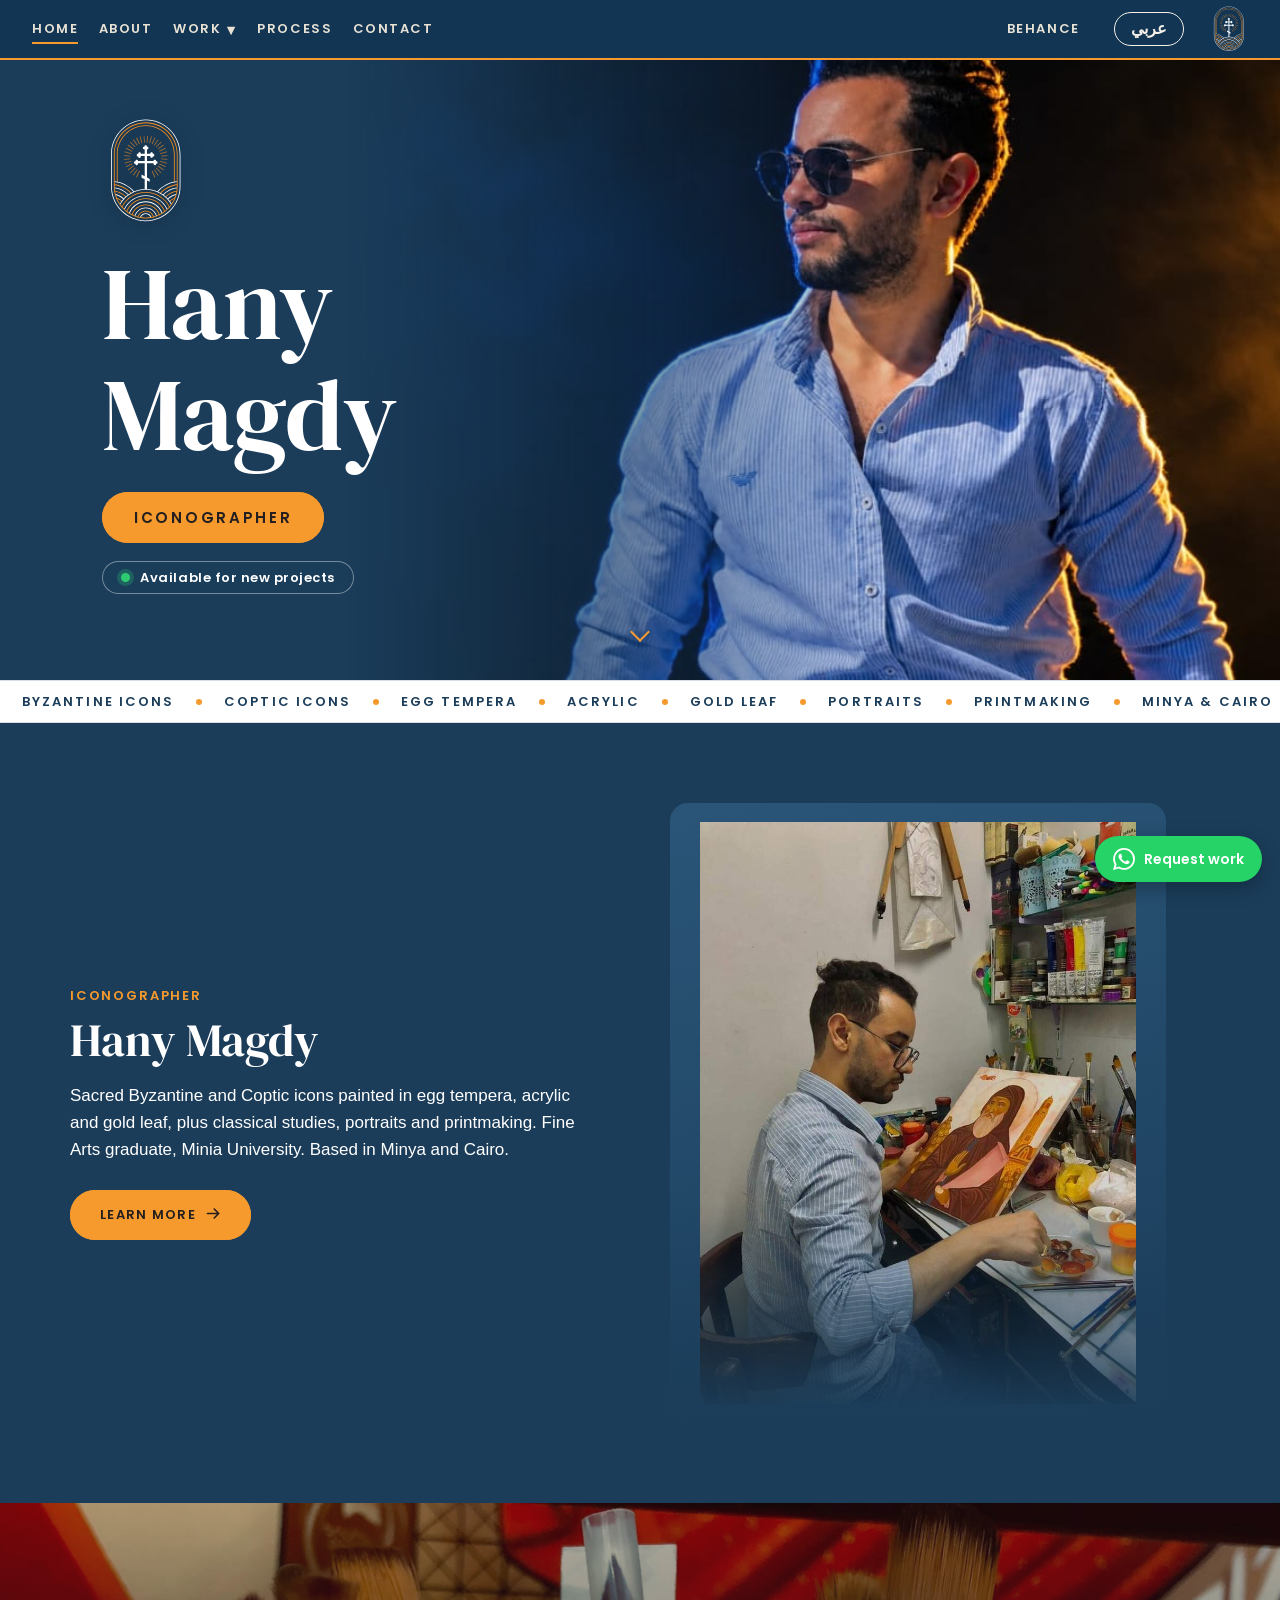
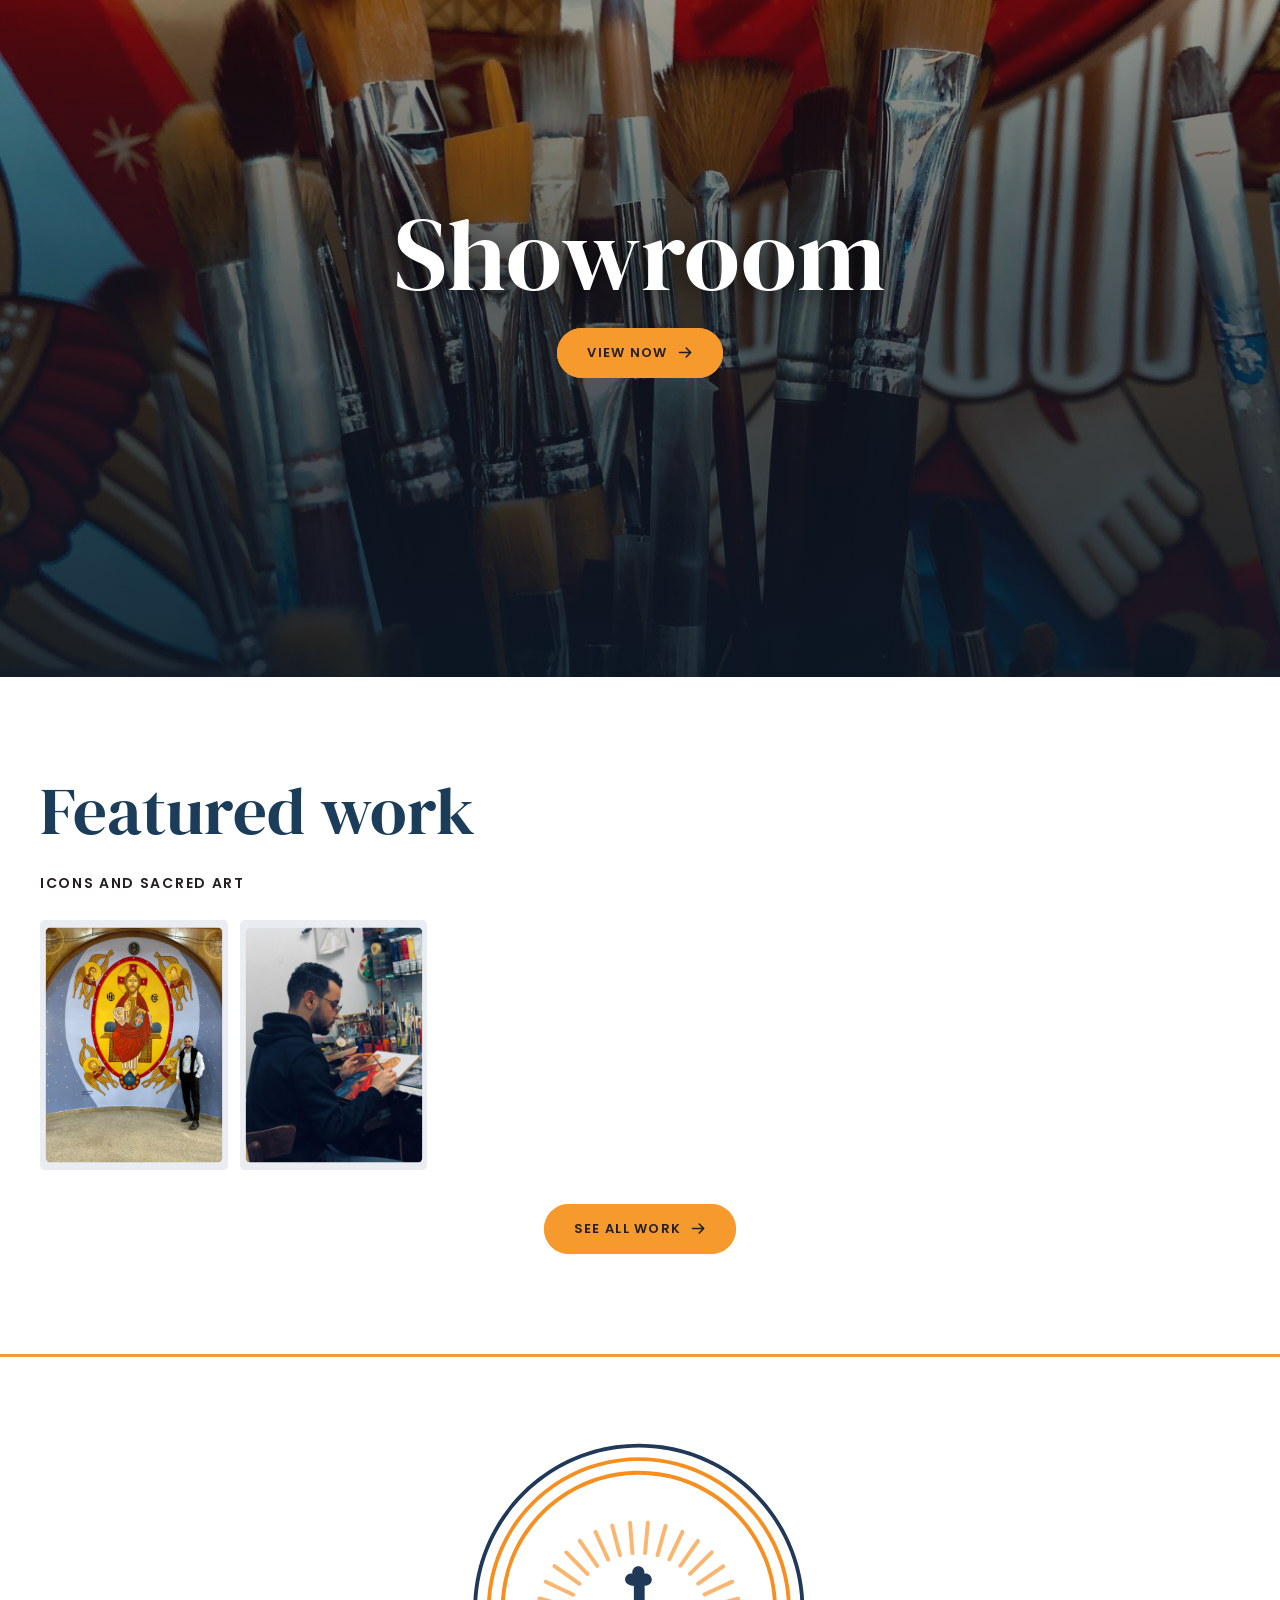
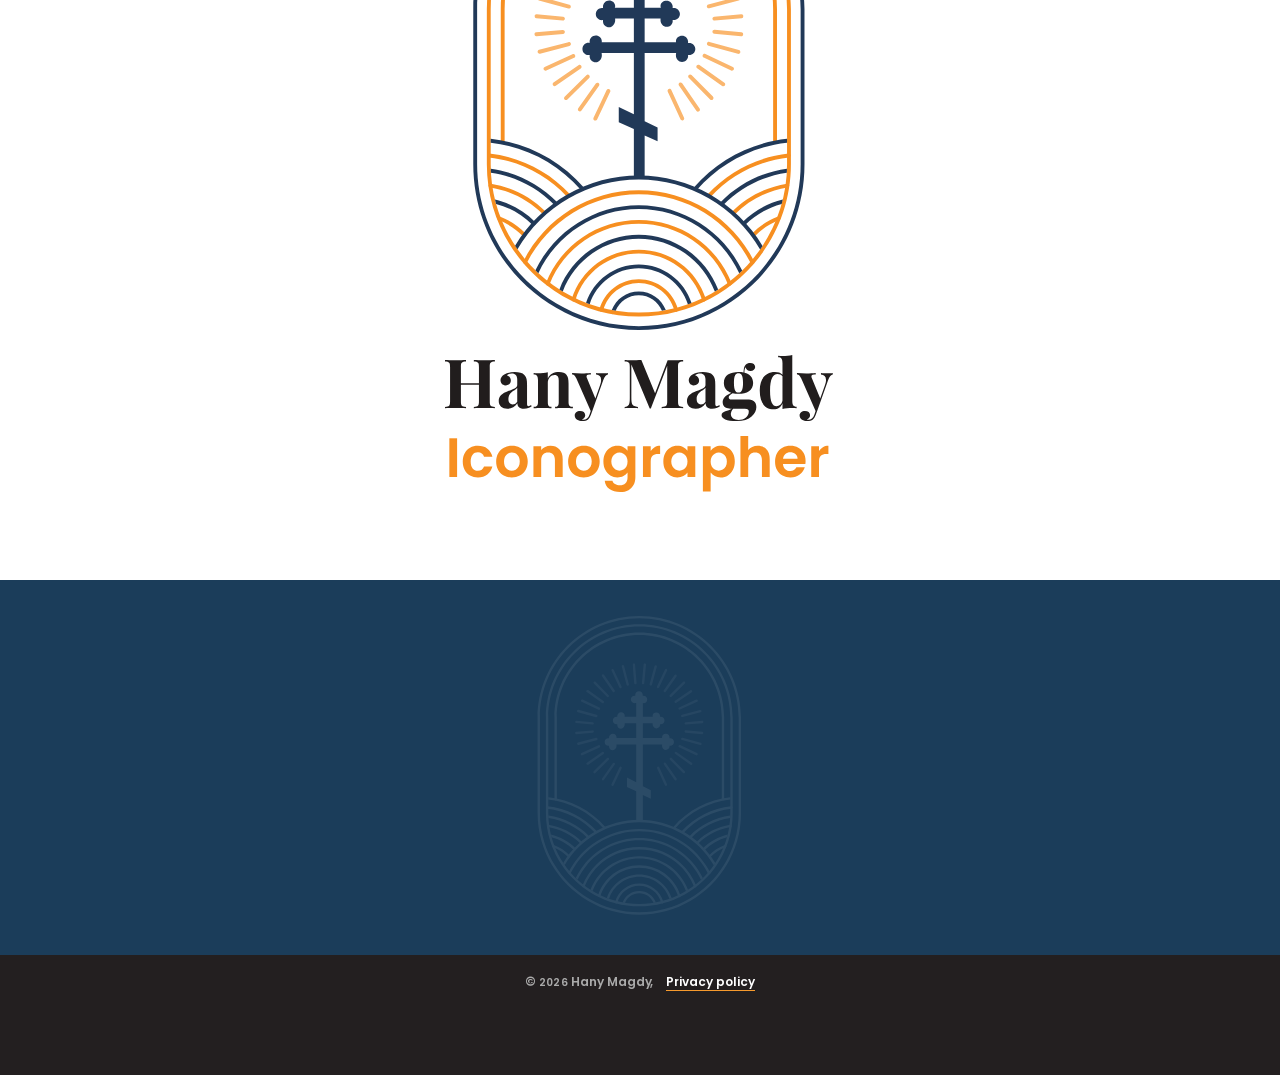
==== commit b2178d2d: "Publish Pantocrator case study at /pantocrator/, link from Mural and Featured work, halo close-up, y" ====
--- a/index.html
+++ b/index.html
@@ -135,7 +135,7 @@
           ><p class="sub"><span data-i18n="icons_and_sacred_art">Icons and sacred art</span></p
           ><div class="grid pg"
             ><figure class="card"
-              ><img src="images/hf-mural.jpg" alt="Hany Magdy next to a church mural" /></figure
+              ><a href="pantocrator/" aria-label="Christ Pantocrator, case study"><img src="images/hf-mural.jpg" alt="Hany Magdy next to a church mural" /></a></figure
             ><figure class="card"
               ><img
                 src="images/hf-desk.jpg"
@@ -452,7 +452,7 @@
           ><p class="sub"><span data-i18n="icons_and_sacred_art">Icons and sacred art</span></p
           ><div class="grid pg"
             ><figure class="card"
-              ><img src="images/hf-mural.jpg" alt="Hany Magdy next to a church mural" /></figure
+              ><a href="pantocrator/" aria-label="Christ Pantocrator, case study"><img src="images/hf-mural.jpg" alt="Hany Magdy next to a church mural" /></a></figure
             ><figure class="card"
               ><img
                 src="images/hf-desk.jpg"
@@ -500,13 +500,19 @@
           ><h2><span data-i18n="mural">Mural</span></h2
           ><p class="sub"
             ><span data-i18n="signed_hany_magdy_iconographer"
-              >Signed Hany Magdy, Iconographer, 2024</span
+              >Signed Hany Magdy, Iconographer</span
             ></p
-          ><div class="mural"
+          ><a class="cs" href="pantocrator/"
             ><img
               src="images/mural-front.jpg"
-              alt="The finished Christ Pantocrator apse mural with the four living creatures, signed 2024"
-              loading="lazy" /></div
+              alt="The finished Christ Pantocrator apse mural with the four living creatures"
+              loading="lazy"
+            /><span class="cst"
+              ><b data-i18n="cs_kick">Case study</b
+              ><strong data-i18n="cs_title">Christ Pantocrator, Apse Mural</strong
+              ><span data-i18n="cs_blurb">The full story of the mural, from the blank wall to the gold.</span
+              ><span class="pill" data-i18n="cs_view">View the case study</span></span
+            ></a
           ><p class="sub" style="margin-top: 32px"
             ><span data-i18n="the_pantocrator_from_blank"
               >The Pantocrator, from blank wall to finished mural</span
@@ -653,9 +659,9 @@
             ><figure class="rv"
               ><img
                 src="images/mp-23.jpg"
-                alt="Hany beside the finished mural, signed 2024"
-                loading="lazy"
-              /><figcaption><span data-i18n="cap_023">Signed, 2024</span></figcaption></figure
+                alt="Hany beside the finished mural, signed"
+                loading="lazy"
+              /><figcaption><span data-i18n="cap_023">Signed</span></figcaption></figure
             ><figure class="rv"
               ><img
                 src="images/mp-24.jpg"
--- a/css/style.css
+++ b/css/style.css
@@ -3037,3 +3037,52 @@
 .ddp {
   will-change: opacity;
 }
+
+/* case-study card (Mural section) */
+.cs {
+  display: grid;
+  grid-template-columns: minmax(0, 360px) 1fr;
+  gap: 36px;
+  align-items: center;
+  max-width: 900px;
+  margin: 28px auto 0;
+  color: #fff;
+  text-decoration: none;
+}
+.cs img {
+  display: block;
+  width: 100%;
+  height: auto;
+  box-shadow: 0 18px 40px rgba(27, 61, 90, 0.3);
+}
+.cst {
+  display: flex;
+  flex-direction: column;
+  gap: 14px;
+  align-items: flex-start;
+}
+html[dir="rtl"] .cst {
+  align-items: flex-start;
+}
+.cst b {
+  color: var(--ac);
+  letter-spacing: 0.14em;
+  text-transform: uppercase;
+  font-size: 13px;
+}
+.cst strong {
+  font-size: clamp(26px, 4vw, 42px);
+  line-height: 1.15;
+}
+.cst .pill {
+  margin-top: 6px;
+}
+@media (max-width: 700px) {
+  .cs {
+    grid-template-columns: 1fr;
+    gap: 20px;
+  }
+}
+.card a {
+  display: block;
+}
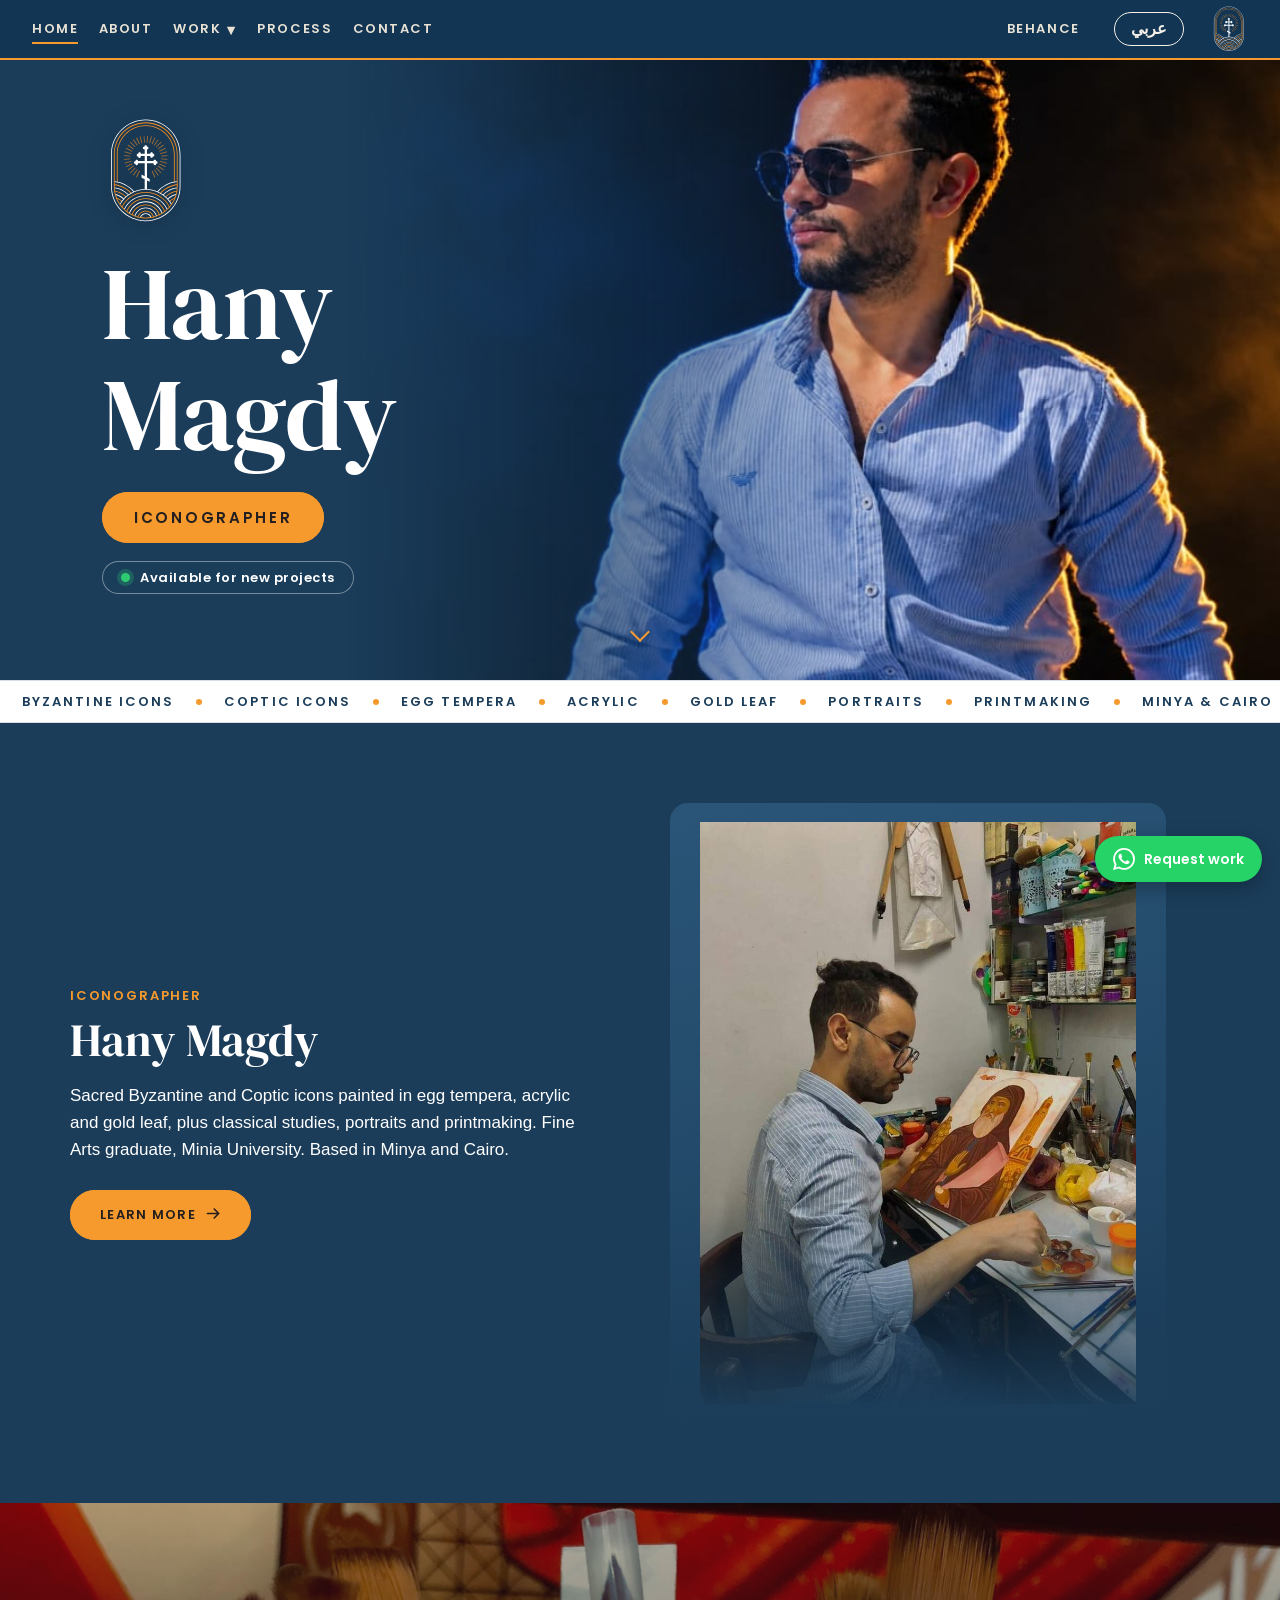
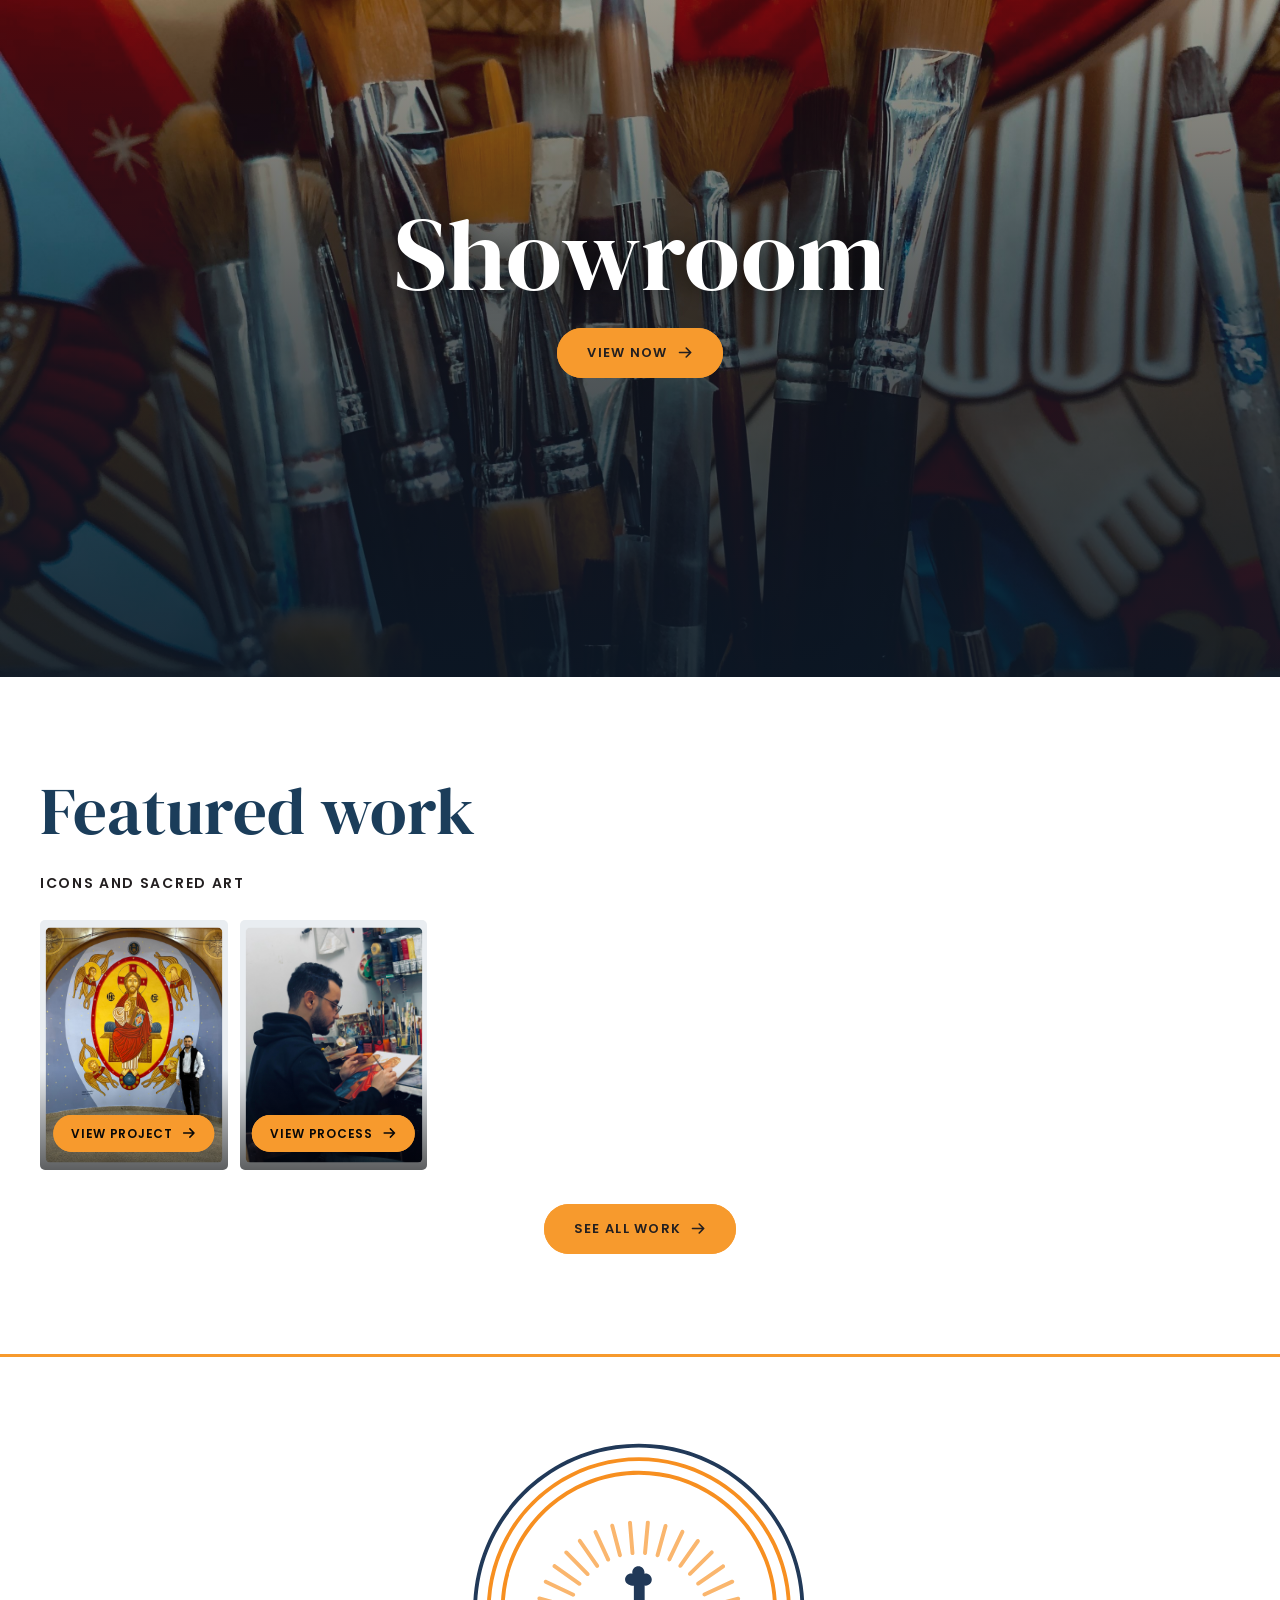
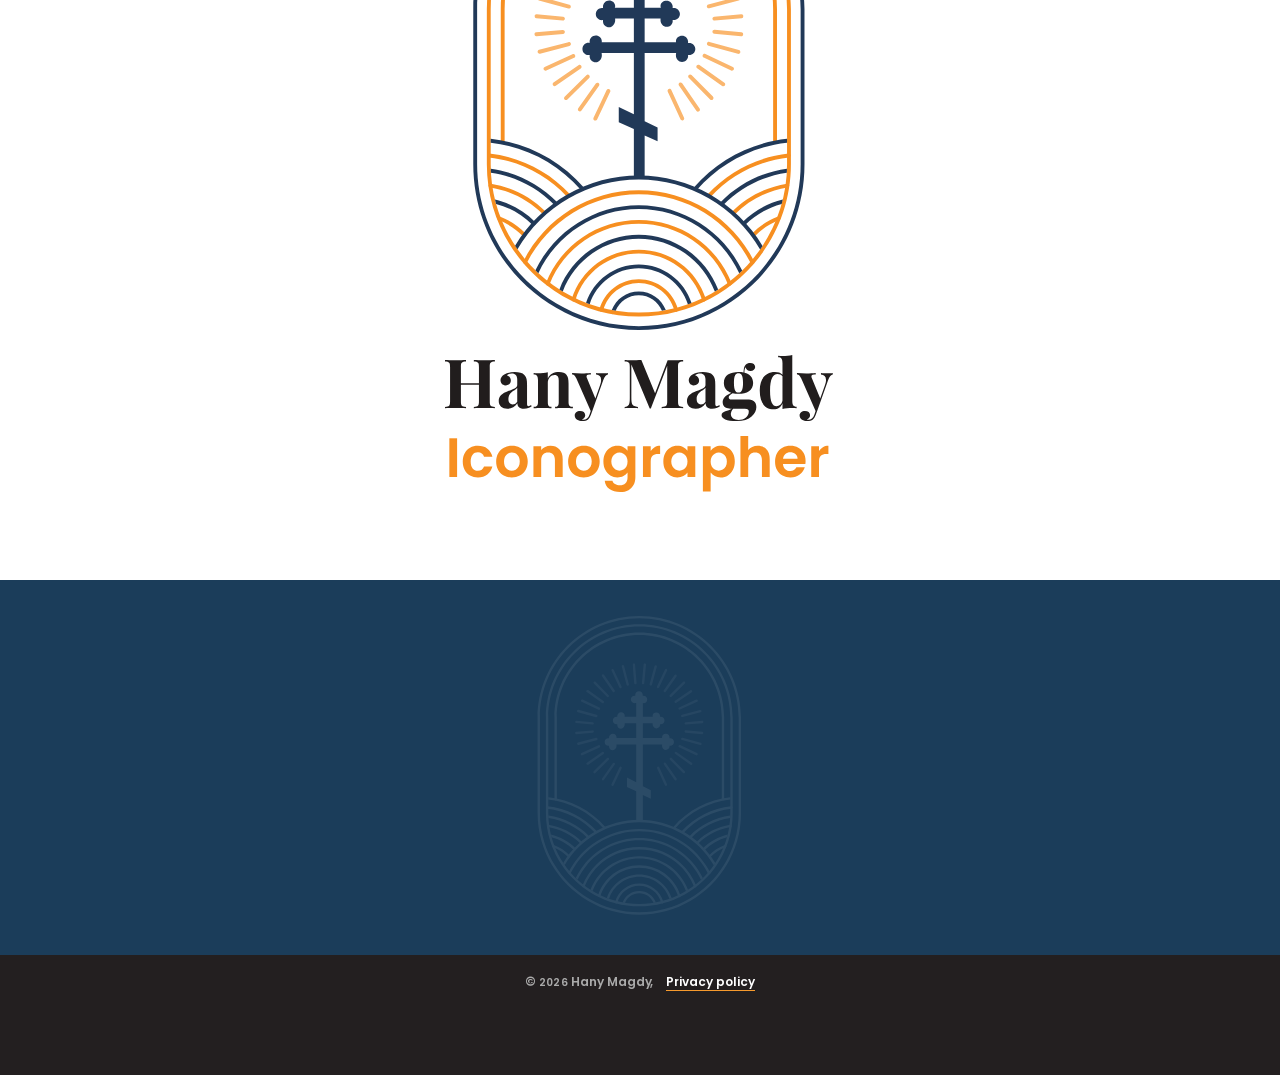
==== commit 4d455229: "Case study label Sacred Mural; View Project / View Process buttons on both featured cards" ====
--- a/index.html
+++ b/index.html
@@ -135,11 +135,9 @@
           ><p class="sub"><span data-i18n="icons_and_sacred_art">Icons and sacred art</span></p
           ><div class="grid pg"
             ><figure class="card"
-              ><a href="pantocrator/" aria-label="Christ Pantocrator, case study"><img src="images/hf-mural.jpg" alt="Hany Magdy next to a church mural" /></a></figure
-            ><figure class="card"
-              ><img
-                src="images/hf-desk.jpg"
-                alt="Hany Magdy painting an icon at his desk" /></figure></div
+              ><a href="pantocrator/" class="fc"><img src="images/hf-mural.jpg" alt="Hany Magdy next to a church mural" /><span class="pill ac fcb" data-i18n="view_project">View Project</span></a></figure
+            ><figure class="card"
+              ><a href="#process" class="fc"><img src="images/hf-desk.jpg" alt="Hany Magdy painting an icon at his desk" /><span class="pill ac fcb" data-i18n="view_process">View Process</span></a></figure></div
           ><div class="more"
             ><a class="pill" href="#work"
               ><span data-i18n="see_all_work">See all work</span></a
@@ -452,11 +450,9 @@
           ><p class="sub"><span data-i18n="icons_and_sacred_art">Icons and sacred art</span></p
           ><div class="grid pg"
             ><figure class="card"
-              ><a href="pantocrator/" aria-label="Christ Pantocrator, case study"><img src="images/hf-mural.jpg" alt="Hany Magdy next to a church mural" /></a></figure
-            ><figure class="card"
-              ><img
-                src="images/hf-desk.jpg"
-                alt="Hany Magdy painting an icon at his desk" /></figure></div></section
+              ><a href="pantocrator/" class="fc"><img src="images/hf-mural.jpg" alt="Hany Magdy next to a church mural" /><span class="pill ac fcb" data-i18n="view_project">View Project</span></a></figure
+            ><figure class="card"
+              ><a href="#process" class="fc"><img src="images/hf-desk.jpg" alt="Hany Magdy painting an icon at his desk" /><span class="pill ac fcb" data-i18n="view_process">View Process</span></a></figure></div></section
         ><section class="band k" id="c-byzantine"
           ><h2><span data-i18n="byzantine_icons">Byzantine Icons</span></h2
           ><p class="intro"
--- a/css/style.css
+++ b/css/style.css
@@ -3086,3 +3086,41 @@
 .card a {
   display: block;
 }
+
+/* featured cards: clickable with a button */
+.card .fc {
+  position: relative;
+  display: block;
+  height: 100%;
+}
+.card .fc::after {
+  content: "";
+  position: absolute;
+  left: 0;
+  right: 0;
+  bottom: 0;
+  height: 40%;
+  background: linear-gradient(to top, rgba(0, 0, 0, 0.6), transparent);
+  pointer-events: none;
+}
+.card .fcb {
+  position: absolute;
+  left: 50%;
+  bottom: 18px;
+  transform: translateX(-50%);
+  z-index: 1;
+  width: max-content;
+  max-width: calc(100% - 12px);
+  white-space: normal;
+  text-align: center;
+  line-height: 1.25;
+  font-size: 10px;
+  letter-spacing: 0.06em;
+  padding: 9px 12px;
+}
+@media (min-width: 800px) {
+  .card .fcb {
+    font-size: 12px;
+    padding: 11px 18px;
+  }
+}
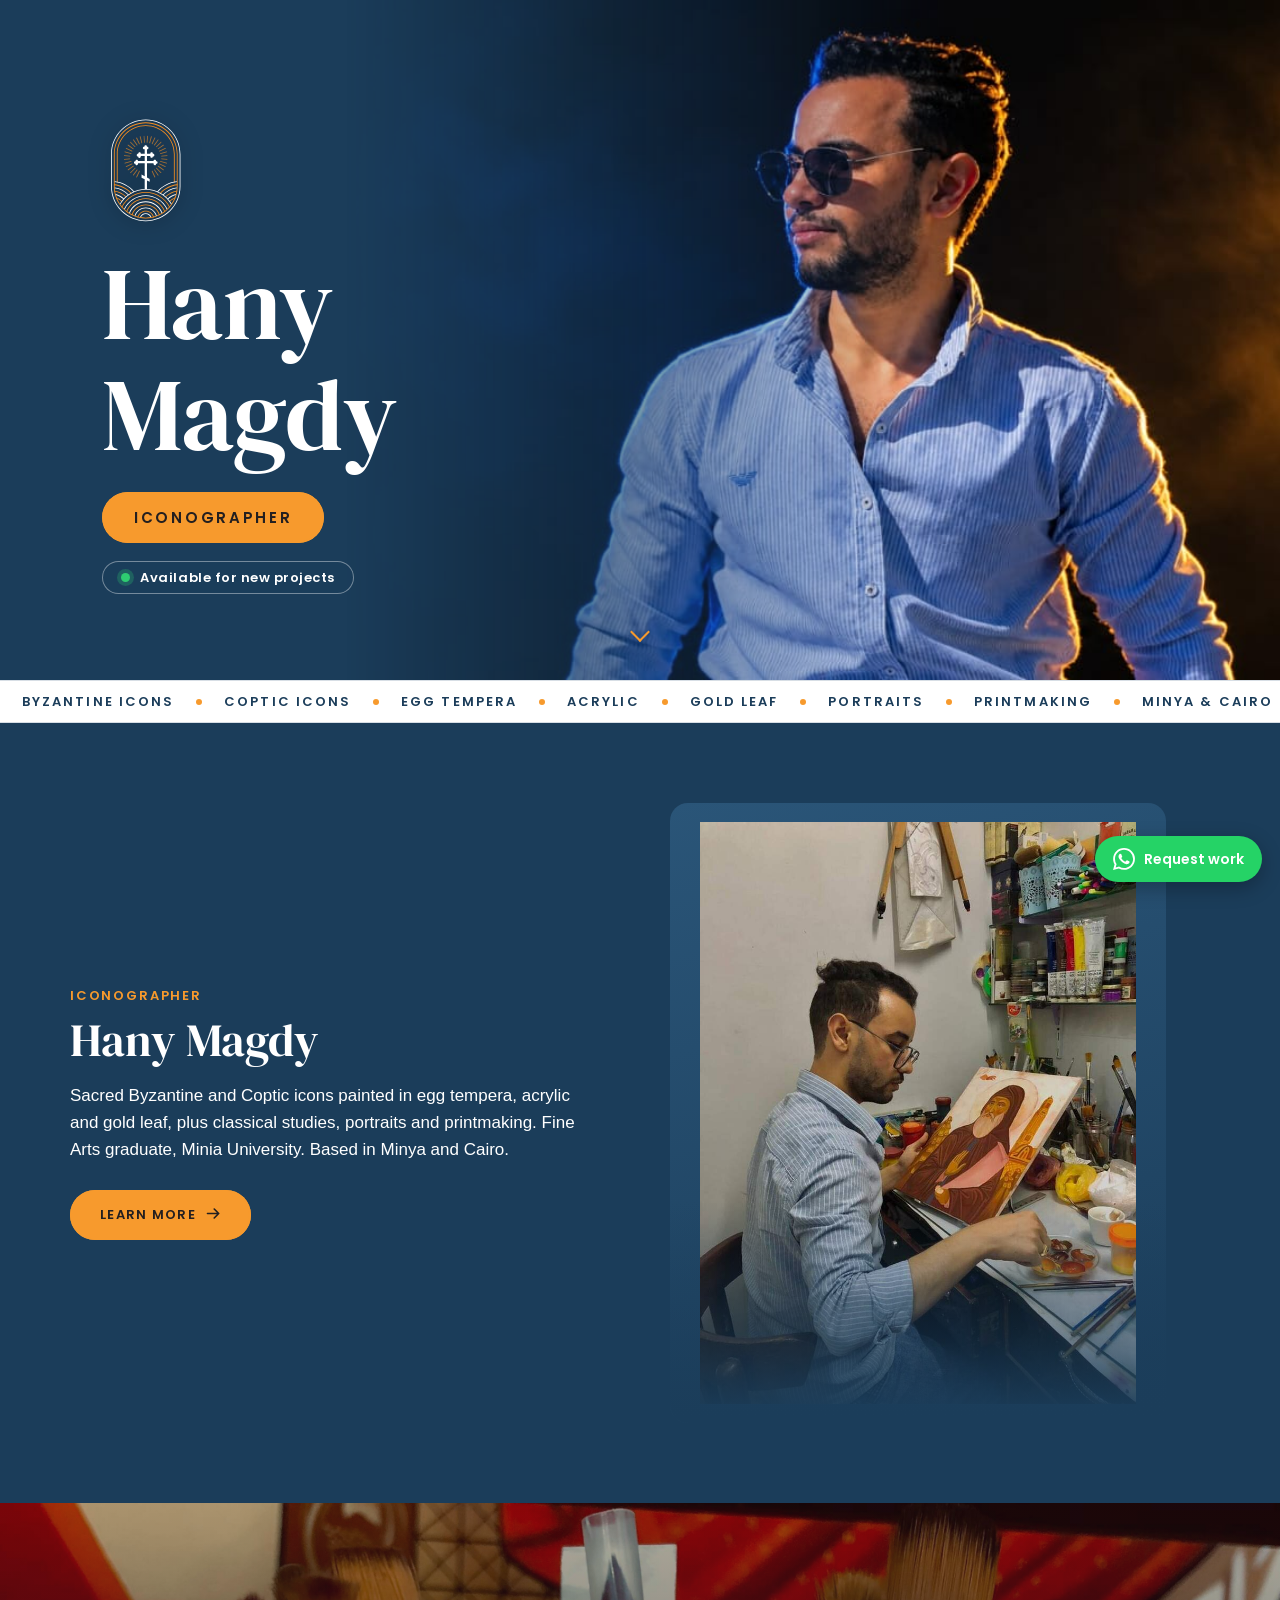
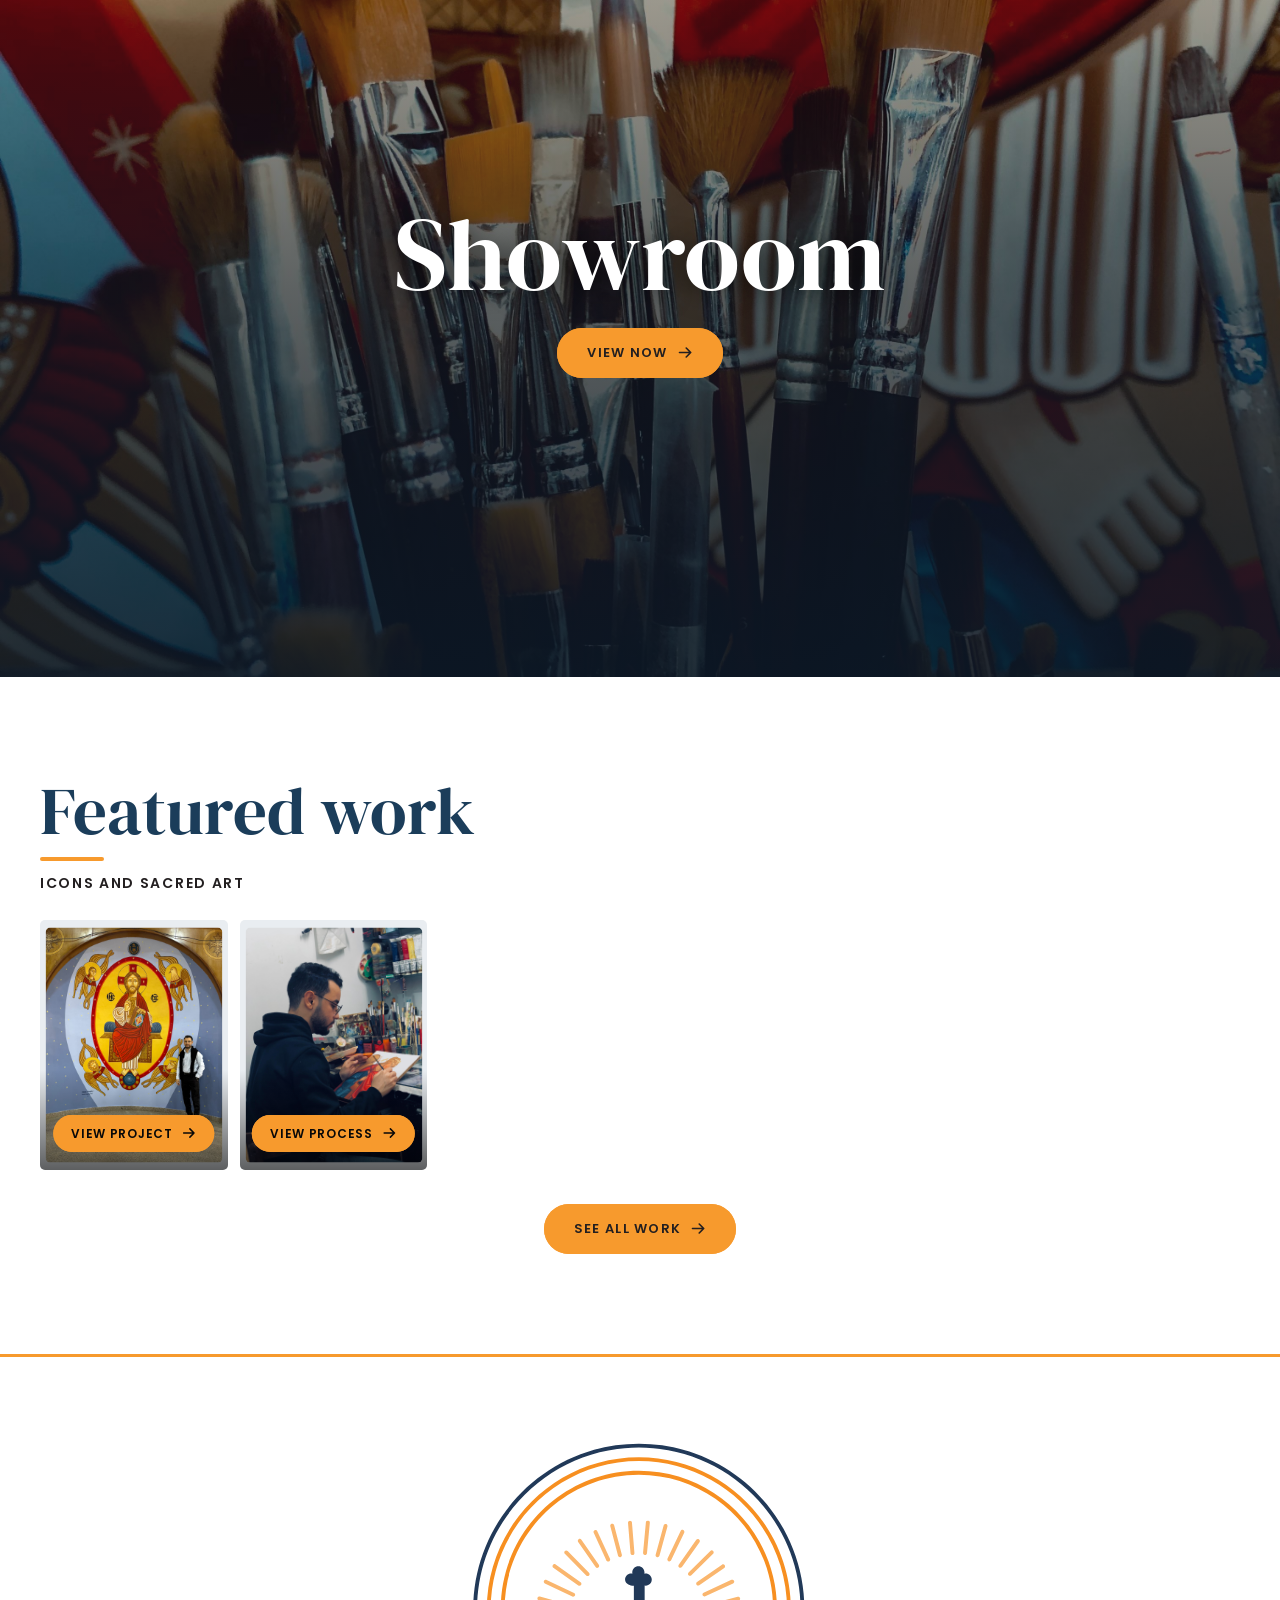
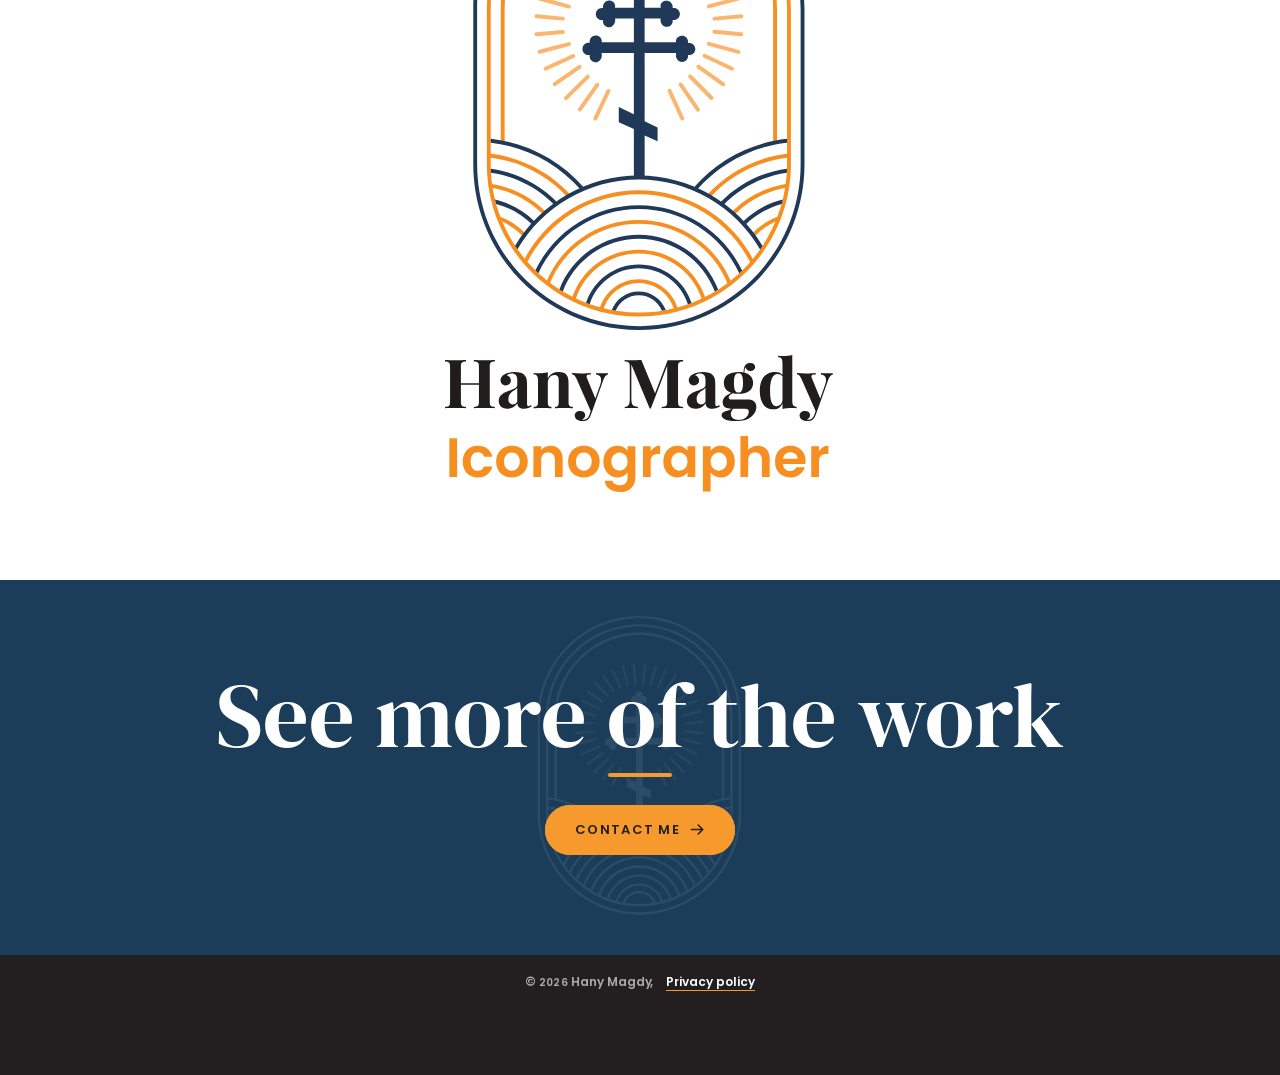
==== commit 363ab9b4: "Icons first on Work in Stages and Process card; inset card text on mobile; gap between CTA buttons; " ====
--- a/index.html
+++ b/index.html
@@ -849,6 +849,13 @@
         ><header class="pagehead"
           ><p class="ab1"><span data-i18n="behind_the_work">Behind the work</span></p
           ><h1><span data-i18n="process">Process</span></h1></header
+        ><a class="cs" href="work-stages/"
+          ><img src="images/ws-angel-3.jpg" width="1200" height="1600" alt="The angel icon with the gold leaf halo" loading="lazy" /><span class="cst"
+            ><b data-i18n="ws_kick">Work in stages</b
+            ><strong data-i18n="ws_title">From the first lines to the finished work</strong
+            ><span data-i18n="ws_blurb">Icons and portraits, step by step.</span
+            ><span class="pill" data-i18n="ws_view">See the stages</span></span
+          ></a
         ><section class="pr"
           ><figure class="rv"
             ><img
--- a/css/style.css
+++ b/css/style.css
@@ -19,23 +19,9 @@
   scroll-behavior: smooth;
 }
 body {
-  background: var(--bg);
-  color: #fff;
   font-family: "Helvetica Neue", Helvetica, Arial, system-ui, sans-serif;
 }
-.nav {
-  position: sticky;
-  top: 0;
-  z-index: 5;
-  background: #080808;
-  display: flex;
-  align-items: center;
-  justify-content: space-between;
-  padding: 14px 22px;
-  height: 64px;
-}
 .nav a {
-  color: var(--ac);
   text-decoration: none;
   font-size: 13px;
   letter-spacing: 0.12em;
@@ -43,40 +29,21 @@
   margin-right: 18px;
 }
 .nav .mono {
-  margin: 0;
   font-family: Anton, Impact, sans-serif;
   font-size: 22px;
   letter-spacing: 0.04em;
-  background: var(--ac);
   color: #080808;
-  padding: 4px 10px;
 }
 .nav .r {
-  margin: 0;
   margin-left: auto;
 }
-.nav .l {
-  display: flex;
-}
-.nav .l a:nth-child(n + 3) {
-  display: none;
-}
 .hero {
-  position: relative;
-  min-height: min(78vh, 640px);
-  display: flex;
-  align-items: center;
   justify-content: center;
-  text-align: center;
-  background-size: cover;
-  background-position: center;
-  padding: 60px 20px;
 }
 .hero:before {
   content: "";
   position: absolute;
   inset: 0;
-  background: linear-gradient(rgba(8, 8, 8, 0.45), rgba(8, 8, 8, 0.7));
 }
 .hero > div {
   position: relative;
@@ -85,10 +52,6 @@
   font-family: Anton, Impact, sans-serif;
   font-weight: 400;
   text-transform: uppercase;
-  color: var(--ac);
-  font-size: 22vw;
-  line-height: 0.9;
-  margin: 0;
 }
 .hero p {
   color: #fff;
@@ -99,8 +62,6 @@
 }
 .pill {
   display: inline-block;
-  background: #fff;
-  color: #080808;
   border-radius: 999px;
   padding: 15px 30px;
   font-weight: 700;
@@ -116,27 +77,13 @@
 .band {
   padding: 56px 22px;
 }
-.band.w {
-  background: #fff;
-  color: #080808;
-}
-.band.k {
-  background: #080808;
-}
-.band.d {
-  background: var(--bg2);
-}
 .band h2 {
   font-family: Anton, Impact, sans-serif;
   font-weight: 400;
   text-transform: uppercase;
-  font-size: 15vw;
   line-height: 0.95;
   margin: 0 0 8px;
   color: var(--ac);
-}
-.band.w h2 {
-  color: #080808;
 }
 .band .sub {
   margin: 0 0 26px;
@@ -157,25 +104,18 @@
   position: relative;
   margin: 0;
   overflow: hidden;
-  background: #111;
 }
 .card img {
   display: block;
   width: 100%;
   height: 100%;
-  object-fit: cover;
   aspect-ratio: var(--r, 1/1);
   transition: transform 0.6s;
-}
-.card:hover img {
-  transform: scale(1.05);
 }
 .tag {
   position: absolute;
   left: 12px;
   bottom: 12px;
-  background: #fff;
-  color: #080808;
   font-size: 12px;
   font-weight: 700;
   padding: 7px 12px;
@@ -184,46 +124,25 @@
 .foot {
   padding: 90px 22px 100px;
   text-align: center;
-  background: var(--ac);
-  color: #080808;
 }
 .foot h2 {
   font-family: Anton, Impact, sans-serif;
   font-weight: 400;
   text-transform: uppercase;
-  font-size: 17vw;
   line-height: 0.92;
   margin: 0 0 28px;
 }
-.foot .pill {
-  background: #080808;
-  color: #fff;
-}
 .copy {
-  background: #080808;
-  color: #888;
   text-align: center;
   padding: 18px;
   font-size: 12px;
 }
 @media (min-width: 800px) {
-  .nav {
-    padding: 0 40px;
-  }
   .nav .l a:nth-child(n + 3) {
     display: block;
   }
-  .hero {
-    min-height: min(88vh, 760px);
-  }
-  .hero h1 {
-    font-size: 15vw;
-  }
   .band {
     padding: 100px 40px;
-  }
-  .band h2 {
-    font-size: 9vw;
   }
   .grid {
     grid-template-columns: repeat(3, 1fr);
@@ -235,35 +154,14 @@
   .grid.four {
     grid-template-columns: repeat(4, 1fr);
   }
-  .foot h2 {
-    font-size: 11vw;
-  }
 }
 body {
   background: #fff;
   color: #231f20;
 }
-.nav {
-  background: #fff;
-  border-bottom: 3px solid #f79a2d;
-  height: 72px;
-}
 .nav a {
   color: #1b3d5a;
   font-weight: 700;
-}
-.nav .mono {
-  background: none;
-  padding: 0;
-  display: block;
-}
-.nav .mono img {
-  height: 50px;
-  width: auto;
-  display: block;
-}
-.hero:before {
-  background: linear-gradient(rgba(27, 61, 90, 0.55), rgba(27, 61, 90, 0.88));
 }
 .hero h1 {
   color: #fff;
@@ -273,10 +171,7 @@
   background: #f79a2d;
   color: #231f20;
   font-weight: 800;
-  font-size: 12px;
-  letter-spacing: 0.16em;
   text-transform: uppercase;
-  padding: 9px 18px;
   margin-bottom: 18px;
   border-radius: 999px;
 }
@@ -328,13 +223,6 @@
 .brand img {
   width: min(420px, 80%);
   height: auto;
-}
-.nav .l a {
-  margin-right: 22px;
-}
-.hero h1 {
-  font-size: 19vw;
-  margin: 0;
 }
 .about {
   display: grid;
@@ -363,7 +251,6 @@
 .about h3 {
   font-family: Anton, Impact, sans-serif;
   font-weight: 400;
-  font-size: 44px;
   text-transform: uppercase;
   margin: 0 0 18px;
 }
@@ -374,7 +261,6 @@
 }
 .banner {
   position: relative;
-  min-height: 380px;
   background-size: cover;
   background-position: center;
   display: flex;
@@ -387,7 +273,6 @@
   content: "";
   position: absolute;
   inset: 0;
-  background: rgba(27, 61, 90, 0.6);
 }
 .banner > div {
   position: relative;
@@ -395,16 +280,12 @@
 .banner h2 {
   font-family: Anton, Impact, sans-serif;
   font-weight: 400;
-  font-size: 18vw;
   text-transform: uppercase;
   color: #fff;
   margin: 0 0 22px;
   line-height: 1;
 }
 @media (min-width: 800px) {
-  .hero h1 {
-    font-size: 14vw;
-  }
   .about {
     grid-template-columns: 1fr 1fr;
     padding: 80px 40px;
@@ -412,12 +293,6 @@
   }
   .about div {
     padding: 0 30px;
-  }
-  .banner {
-    min-height: 560px;
-  }
-  .banner h2 {
-    font-size: 11vw;
   }
 }
 .foot {
@@ -462,9 +337,6 @@
   font-family: Poppins, "Helvetica Neue", Arial, sans-serif;
   font-weight: 600;
 }
-.hero h1 {
-  font-size: 17vw;
-}
 .band h2 {
   font-size: 10vw;
   margin-bottom: 12px;
@@ -494,9 +366,6 @@
   opacity: 0.9;
 }
 @media (min-width: 800px) {
-  .hero h1 {
-    font-size: 12vw;
-  }
   .band h2 {
     font-size: 5.2vw;
   }
@@ -515,9 +384,6 @@
   background-size: cover;
   background-position: center;
 }
-.hero:before {
-  background: linear-gradient(rgba(27, 61, 90, 0.12), rgba(27, 61, 90, 0.5));
-}
 .banner:before {
   background: linear-gradient(rgba(27, 61, 90, 0.15), rgba(27, 61, 90, 0.45));
 }
@@ -539,19 +405,7 @@
     min-height: 560px;
   }
 }
-.hero {
-  background-image: url(../images/hero-m.jpg);
-  background-position: center 30%;
-}
 @media (min-width: 800px) {
-  .hero {
-    background-image: url(../images/hero.jpg);
-    background-position: center;
-  }
-}
-.hero {
-  align-items: flex-end;
-  padding-bottom: 44px;
 }
 .hero h1 {
   font-size: 15vw;
@@ -560,11 +414,11 @@
   background: linear-gradient(rgba(27, 61, 90, 0) 35%, rgba(27, 61, 90, 0.7));
 }
 @media (min-width: 800px) {
-  .hero h1 {
-    font-size: 7vw;
-  }
 }
 .hero {
+align-items: flex-end;
+  padding-bottom: 44px;
+
   background-image: url(../images/hero-pant.jpg) !important;
   background-position: center top !important;
   background-size: cover;
@@ -587,9 +441,6 @@
     padding-left: 7vw;
     min-height: min(92vh, 820px);
   }
-  .hero:before {
-    background: none;
-  }
   .hero h1 {
     font-size: 8vw;
     text-shadow: none;
@@ -633,24 +484,6 @@
   display: flex;
   justify-content: center;
 }
-.nav {
-  height: auto !important;
-  flex-direction: column;
-  align-items: center;
-  gap: 6px;
-  padding: 10px 12px;
-}
-.nav .mono {
-  order: -1;
-  margin: 0 auto;
-}
-.nav .mono img {
-  height: 46px;
-}
-.nav .l {
-  justify-content: center;
-  width: 100%;
-}
 .nav .l a {
   margin: 0 9px !important;
 }
@@ -682,6 +515,8 @@
 }
 main.pgv {
   display: none;
+
+animation: pgin 0.65s cubic-bezier(0.2, 0.7, 0.2, 1);
 }
 [data-view="home"] .v-home,
 [data-view="about"] .v-about,
@@ -737,7 +572,6 @@
   display: flex;
   flex-wrap: wrap;
   justify-content: center;
-  gap: 24px 56px;
 }
 .facts div {
   text-align: center;
@@ -746,7 +580,6 @@
   display: block;
   font-family: "DM Serif Display", Georgia, serif;
   font-weight: 400;
-  font-size: 38px;
   color: #fff;
 }
 .facts span {
@@ -801,9 +634,6 @@
   display: block;
 }
 @media (min-width: 800px) {
-  .nav .r {
-    display: block;
-  }
   .clist {
     grid-template-columns: 1fr 1fr;
     gap: 30px 50px;
@@ -909,9 +739,6 @@
     opacity: 1;
     transform: none;
   }
-}
-main.pgv {
-  animation: pgin 0.65s cubic-bezier(0.2, 0.7, 0.2, 1);
 }
 .hero h1 {
   animation: rise 1.1s cubic-bezier(0.2, 0.7, 0.2, 1) both;
@@ -1096,7 +923,6 @@
   height: 54px;
   border-radius: 50%;
   background: #f79a2d;
-  color: #231f20;
   display: inline-flex;
   align-items: center;
   justify-content: center;
@@ -1115,75 +941,53 @@
 .sicon svg path {
   fill: currentColor;
 }
+.nav.navhide {
+  transform: translateY(-110%);
+}
+#top {
+  padding-top: 96px;
+}
+section[id],
+footer[id] {
+  scroll-margin-top: 110px;
+}
+@media (min-width: 800px) {
+  #top {
+    padding-top: 84px;
+  }
+  section[id],
+  footer[id] {
+    scroll-margin-top: 100px;
+  }
+}
+/* base */
+/* reference-style nav: dark bar, links left, small logo right, work dropdown */
 .nav {
-  position: fixed;
+position: fixed;
   top: 0;
   left: 0;
   right: 0;
   width: 100%;
   z-index: 60;
   transition: transform 0.3s ease;
-}
-.nav.navhide {
-  transform: translateY(-110%);
-}
-#top {
-  padding-top: 96px;
-}
-section[id],
-footer[id] {
-  scroll-margin-top: 110px;
-}
-@media (min-width: 800px) {
-  #top {
-    padding-top: 84px;
-  }
-  section[id],
-  footer[id] {
-    scroll-margin-top: 100px;
-  }
-}
-/* base */
-/* reference-style nav: dark bar, links left, small logo right, work dropdown */
-.nav {
+
   background: #123553 !important;
   border-bottom: 2px solid #f79a2d !important;
   height: 60px !important;
-  display: flex !important;
+  padding: 0 16px !important;
+}
+.nav .l {
   flex-direction: row !important;
-  align-items: center;
-  justify-content: flex-start !important;
-  padding: 0 16px !important;
   gap: 0 !important;
 }
-.nav .l {
-  display: flex !important;
-  flex-direction: row !important;
-  order: 0;
-  width: auto !important;
-  justify-content: flex-start !important;
-  gap: 0 !important;
-}
-.nav .l a,
-.nav .l .ddt {
+.nav .l a, .nav .l .ddt, .nav .r {
   color: #e8e2d5 !important;
-  display: inline-block !important;
-}
-.nav .r {
-  color: #e8e2d5 !important;
-  order: 1;
-  margin: 0 18px 0 0 !important;
 }
 .nav .mono {
-  order: 2;
-  margin: 0 0 0 auto !important;
   background: none !important;
   padding: 0 !important;
-  display: block !important;
 }
 .nav .mono img {
-  height: 40px !important;
-  width: auto;
   display: block;
 }
 .nav .dd {
@@ -1192,22 +996,13 @@
 .nav .ddt {
   cursor: pointer;
   position: relative;
-}
-.nav .ddt .car {
-  font-size: 9px;
-  margin-left: 5px;
 }
 .ddp {
   display: none;
   position: fixed;
   top: 60px;
-  left: 0;
-  right: 0;
   background: #0d2b45;
-  border-bottom: 2px solid #f79a2d;
-  padding: 30px 24px;
   grid-template-columns: 1fr 1fr;
-  gap: 28px 48px;
   z-index: 59;
 }
 .dd.open .ddp {
@@ -1253,9 +1048,6 @@
   }
 }
 @media (max-width: 799px) {
-  .nav .r {
-    display: none !important;
-  }
   .nav {
     height: 56px !important;
   }
@@ -1289,8 +1081,6 @@
   position: absolute;
   left: 0;
   right: 0;
-  top: -30px;
-  height: 30px;
 }
 .dd.hov .ddp {
   display: grid;
@@ -1319,6 +1109,10 @@
   white-space: nowrap;
   min-width: 0;
   flex: 0 1 auto;
+
+order: 1 !important;
+  align-self: stretch !important;
+  align-items: stretch !important;
 }
 .nav .l a,
 .nav .l .ddt {
@@ -1331,40 +1125,27 @@
   white-space: nowrap;
   font-size: clamp(10px, 1.25vw, 13px) !important;
   justify-self: auto !important;
+
+order: 2 !important;
 }
 .nav .mono {
-  order: 0 !important;
   margin: 0 !important;
   flex: 0 0 auto;
   display: block !important;
+
+order: 3 !important;
+  margin-left: 0 !important;
 }
 .nav .mono img {
-  height: clamp(34px, 5vw, 64px) !important;
   width: auto !important;
   max-width: none;
+
+height: clamp(32px, 4.2vw, 48px) !important;
 }
 @media (max-width: 799px) {
   .nav .r {
     display: none !important;
   }
-  .nav .mono {
-    margin-left: auto !important;
-  }
-}
-.nav .l {
-  order: 1 !important;
-  align-self: stretch !important;
-  align-items: stretch !important;
-}
-.nav .r {
-  order: 2 !important;
-}
-.nav .mono {
-  order: 3 !important;
-  margin-left: 0 !important;
-}
-.nav .mono img {
-  height: clamp(32px, 4.2vw, 48px) !important;
 }
 .nav .l a,
 .nav .l .ddt {
@@ -1377,9 +1158,6 @@
   bottom: 14px !important;
 }
 @media (max-width: 799px) {
-  .nav .mono {
-    margin-left: auto !important;
-  }
   .nav .l a:after,
   .nav .l .ddt:after {
     bottom: 10px !important;
@@ -1393,10 +1171,6 @@
   padding: 0 0 9px !important;
   line-height: 1.2;
   white-space: normal;
-}
-.nav .l .ddp a:after {
-  bottom: -1px !important;
-  height: 2px;
 }
 .ddp {
   left: clamp(10px, 2.5vw, 40px) !important;
@@ -1426,6 +1200,9 @@
   transform: scaleX(1) !important;
 }
 .nav .l .ddp a:after {
+bottom: -1px !important;
+  height: 2px;
+
   transform: scaleX(0) !important;
 }
 .nav .l .ddp a:hover:after {
@@ -1442,8 +1219,6 @@
     "Segoe UI",
     Tahoma,
     sans-serif;
-  letter-spacing: 0.04em;
-  padding: 6px 12px;
   border-radius: 999px;
   cursor: pointer;
   margin: 0 clamp(6px, 1.5vw, 16px) 0 0;
@@ -1599,11 +1374,7 @@
   letter-spacing: 0 !important;
   text-align: center;
 }
-.v-process .pagehead {
-  background: transparent !important;
-}
-.v-process .pr,
-.v-process .band {
+.v-process .pagehead, .v-process .pr, .v-process .band {
   background: transparent !important;
 }
 .v-process figcaption {
@@ -1614,8 +1385,6 @@
 .grid.two,
 .grid.one,
 .grid.four {
-  display: block !important;
-  column-count: 2;
   column-gap: 14px;
 }
 @media (min-width: 900px) {
@@ -1638,9 +1407,7 @@
   }
 }
 .grid .card {
-  break-inside: avoid;
   -webkit-column-break-inside: avoid;
-  margin: 0 0 14px !important;
   aspect-ratio: auto !important;
   height: auto !important;
 }
@@ -1652,11 +1419,7 @@
   object-fit: contain !important;
   display: block;
 }
-img:not(.nav img):not(.langbtn img):not([src$=".svg"]),
-.card {
-  border-radius: 5px;
-}
-.card img {
+img:not(.nav img):not(.langbtn img):not([src$=".svg"]), .card, .card img {
   border-radius: 5px;
 }
 .grid,
@@ -1686,9 +1449,6 @@
   display: block;
   aspect-ratio: var(--ar, 1/1);
 }
-.card:hover img {
-  transform: none !important;
-}
 [dir="rtl"] .hero {
   direction: ltr;
 }
@@ -1799,6 +1559,8 @@
 .v-process {
   position: relative;
   isolation: isolate;
+
+overflow: hidden;
 }
 .v-process {
   background-color: #123553 !important;
@@ -1824,30 +1586,14 @@
   -webkit-mask-size: contain;
   mask-size: contain;
 }
-.pagehead,
-.foot,
-.band.k,
-.v-process {
-  overflow: hidden;
-}
 /* hmark */
 .hero .hmark {
   display: block;
-  margin: 0 auto 14px;
-  height: 96px;
-  width: auto;
   filter: drop-shadow(0 2px 10px rgba(0, 0, 0, 0.5));
 }
 @media (min-width: 800px) {
-  .hero .hmark {
-    margin: 0 0 22px;
-    height: min(30vh, 230px);
-  }
 }
 /* hgrad */
-.hero {
-  isolation: isolate;
-}
 .hero:after {
   content: "";
   position: absolute;
@@ -1871,9 +1617,7 @@
   .hero:after {
     left: auto;
     right: 8vw;
-    top: 0;
     height: auto;
-    bottom: 0;
     aspect-ratio: 3/4;
     background: linear-gradient(
       rgba(18, 53, 83, 0) 45%,
@@ -1886,13 +1630,12 @@
 @media (min-width: 800px) {
   .hero {
     background-image: none !important;
-  }
+  
+--pw: min(calc(0.8 * (min(92vh, 820px) - 104px)), 44vw);
+}
   .hero > div {
     width: calc(92vw - 0.75 * (min(92vh, 820px) - 44px) - 7vw - 24px);
     text-align: center;
-  }
-  .hero .hmark {
-    margin: 0 auto 22px;
   }
   .hero:before {
     content: "";
@@ -1913,10 +1656,6 @@
   }
 }
 /* hbal */
-.hero .hmark {
-  margin: 0 auto 26px;
-  height: 104px;
-}
 .hero h1 {
   margin: 0 0 22px !important;
   line-height: 1.08 !important;
@@ -1939,9 +1678,6 @@
 }
 /* hpanel */
 @media (min-width: 800px) {
-  .hero {
-    --pw: min(calc(0.8 * (min(92vh, 820px) - 104px)), 44vw);
-  }
   .hero:before,
   .hero:after {
     display: none !important;
@@ -2106,20 +1842,10 @@
 html[lang="ar"] h4 {
   line-height: 1.45;
 }
-html[lang="ar"] .hero h1,
-html[lang="ar"] .band h2,
-html[lang="ar"] .foot h2,
-html[lang="ar"] .banner h2,
-html[lang="ar"] .pagehead h1 {
+html[lang="ar"] .hero h1, html[lang="ar"] .band h2, html[lang="ar"] .foot h2, html[lang="ar"] .banner h2, html[lang="ar"] .pagehead h1, html[lang="ar"] .facts b {
   line-height: 1.3 !important;
 }
-html[lang="ar"] .facts b {
-  line-height: 1.3 !important;
-}
-html[lang="ar"] .facts > div > span {
-  line-height: 1.6;
-}
-html[lang="ar"] .nav .l .ddp a {
+html[lang="ar"] .facts > div > span, html[lang="ar"] .nav .l .ddp a {
   line-height: 1.6;
 }
 html[lang="ar"] h2 + p,
@@ -2145,10 +1871,10 @@
 }
 /* ihero */
 .hero {
+isolation: isolate;
+
   display: block !important;
-  position: relative;
   overflow: hidden;
-  min-height: min(100vh, 860px) !important;
   padding: 0 !important;
   background: #1b3d5a !important;
   text-align: left;
@@ -2157,15 +1883,9 @@
   display: none !important;
 }
 .hero > div.hbigw {
-  position: absolute !important;
   top: 0;
   bottom: 0;
-  right: 0;
-  left: auto;
-  display: block;
-  aspect-ratio: 3/4;
-  height: 100%;
-  width: auto !important;
+  display: block;
   z-index: 0;
 }
 .hero .hbigw img {
@@ -2190,7 +1910,6 @@
   z-index: 1;
   width: auto !important;
   max-width: 46%;
-  min-height: min(100vh, 860px);
   display: flex;
   flex-direction: column;
   justify-content: center;
@@ -2212,10 +1931,6 @@
 }
 .hero .avail {
   margin: 18px 0 0;
-}
-html[lang="ar"] .hero > div.hbigw {
-  right: auto;
-  left: 0;
 }
 html[lang="ar"] .hero .hbigw:after {
   background: linear-gradient(
@@ -2235,27 +1950,12 @@
   text-align: right !important;
 }
 @media (max-width: 800px) {
-  .hero {
-    min-height: 0 !important;
-  }
   .hero > div.hbigw,
   html[lang="ar"] .hero > div.hbigw {
-    position: relative !important;
     width: 100% !important;
     left: auto;
     right: auto;
     width: 100%;
-    height: auto;
-    aspect-ratio: 3/4;
-  }
-  .hero .hbigw:after,
-  html[lang="ar"] .hero .hbigw:after {
-    background: linear-gradient(
-      to bottom,
-      rgba(27, 61, 90, 0) 45%,
-      rgba(27, 61, 90, 0.85) 80%,
-      #1b3d5a 100%
-    );
   }
   .hero > div:not(.hbigw),
   html[lang="ar"] .hero > div:not(.hbigw) {
@@ -2269,12 +1969,6 @@
   }
 }
 /* ihero2 */
-.hero .hbigw > img.hbig {
-  transform: none;
-}
-html[lang="ar"] .hero .hbigw > img.hbig {
-  transform: scaleX(-1);
-}
 /* ihero3 */
 .hero {
   min-height: 680px !important;
@@ -2448,10 +2142,7 @@
 .mqrow {
   display: block;
 }
-.mqar {
-  display: none;
-}
-html[dir="rtl"] .mqen {
+.mqar, html[dir="rtl"] .mqen {
   display: none;
 }
 html[dir="rtl"] .mqar {
@@ -2532,16 +2223,10 @@
   position: absolute;
   left: 0;
   right: 0;
-  bottom: 8px;
   z-index: 2;
   pointer-events: none;
-}
-.scl b {
-  width: 1px;
-  height: 38px;
-  background: #fff;
-  animation: sp 2s ease-in-out infinite;
-  transform-origin: top;
+
+padding: 0 !important;
 }
 @keyframes sp {
   0%,
@@ -2839,10 +2524,6 @@
     transform: translateX(-5px);
   }
 }
-.scl {
-  bottom: 34px !important;
-  padding: 0 !important;
-}
 @media (prefers-reduced-motion: reduce) {
   .scl b,
   .pa {
@@ -2881,12 +2562,6 @@
   transform: scale(0.94);
   animation: czm 7s ease-in-out infinite;
 }
-.card:nth-child(3n + 2) img {
-  animation-delay: 0.9s;
-}
-.card:nth-child(3n) img {
-  animation-delay: 1.8s;
-}
 @keyframes czm {
   0%,
   100% {
@@ -2909,21 +2584,15 @@
 }
 /* shw */
 section.banner {
-  background-size: contain !important;
   background-repeat: no-repeat;
+  background-color: #0f2638;
+  aspect-ratio: auto !important;
+
+background-size: cover !important;
   background-position: center !important;
-  background-color: #0f2638;
-  min-height: min(92vh, 900px) !important;
-  aspect-ratio: auto !important;
+  min-height: min(86vh, 820px) !important;
 }
 @media (max-width: 700px) {
-  section.banner {
-    min-height: 0 !important;
-    aspect-ratio: 3/4 !important;
-  }
-}
-section.banner:before {
-  background: linear-gradient(rgba(15, 38, 56, 0.1), rgba(15, 38, 56, 0.4)) !important;
 }
 /* ddfix */
 @media (hover: hover) {
@@ -3005,11 +2674,6 @@
 .nav .r:hover {
   color: #f79a2d !important;
 }
-section.banner {
-  background-size: cover !important;
-  background-position: center !important;
-  min-height: min(86vh, 820px) !important;
-}
 @media (max-width: 700px) {
   section.banner {
     min-height: 0 !important;
@@ -3081,6 +2745,10 @@
   .cs {
     grid-template-columns: 1fr;
     gap: 20px;
+  }
+  .v-process > .cs .cst {
+    padding-left: 22px;
+    padding-right: 22px;
   }
 }
 .card a {
@@ -3124,3 +2792,27 @@
     padding: 11px 18px;
   }
 }
+
+/* button rows: keep a clear gap so pulse rings never touch */
+section.more {
+  display: flex;
+  flex-wrap: wrap;
+  justify-content: center;
+  gap: 26px 18px;
+}
+
+/* larger tap area for the language button, same look */
+.langbtn {
+  position: relative;
+}
+.langbtn::after {
+  content: "";
+  position: absolute;
+  inset: -8px -6px;
+}
+.card .fcb {
+  min-height: 36px;
+  display: inline-flex;
+  align-items: center;
+  justify-content: center;
+}
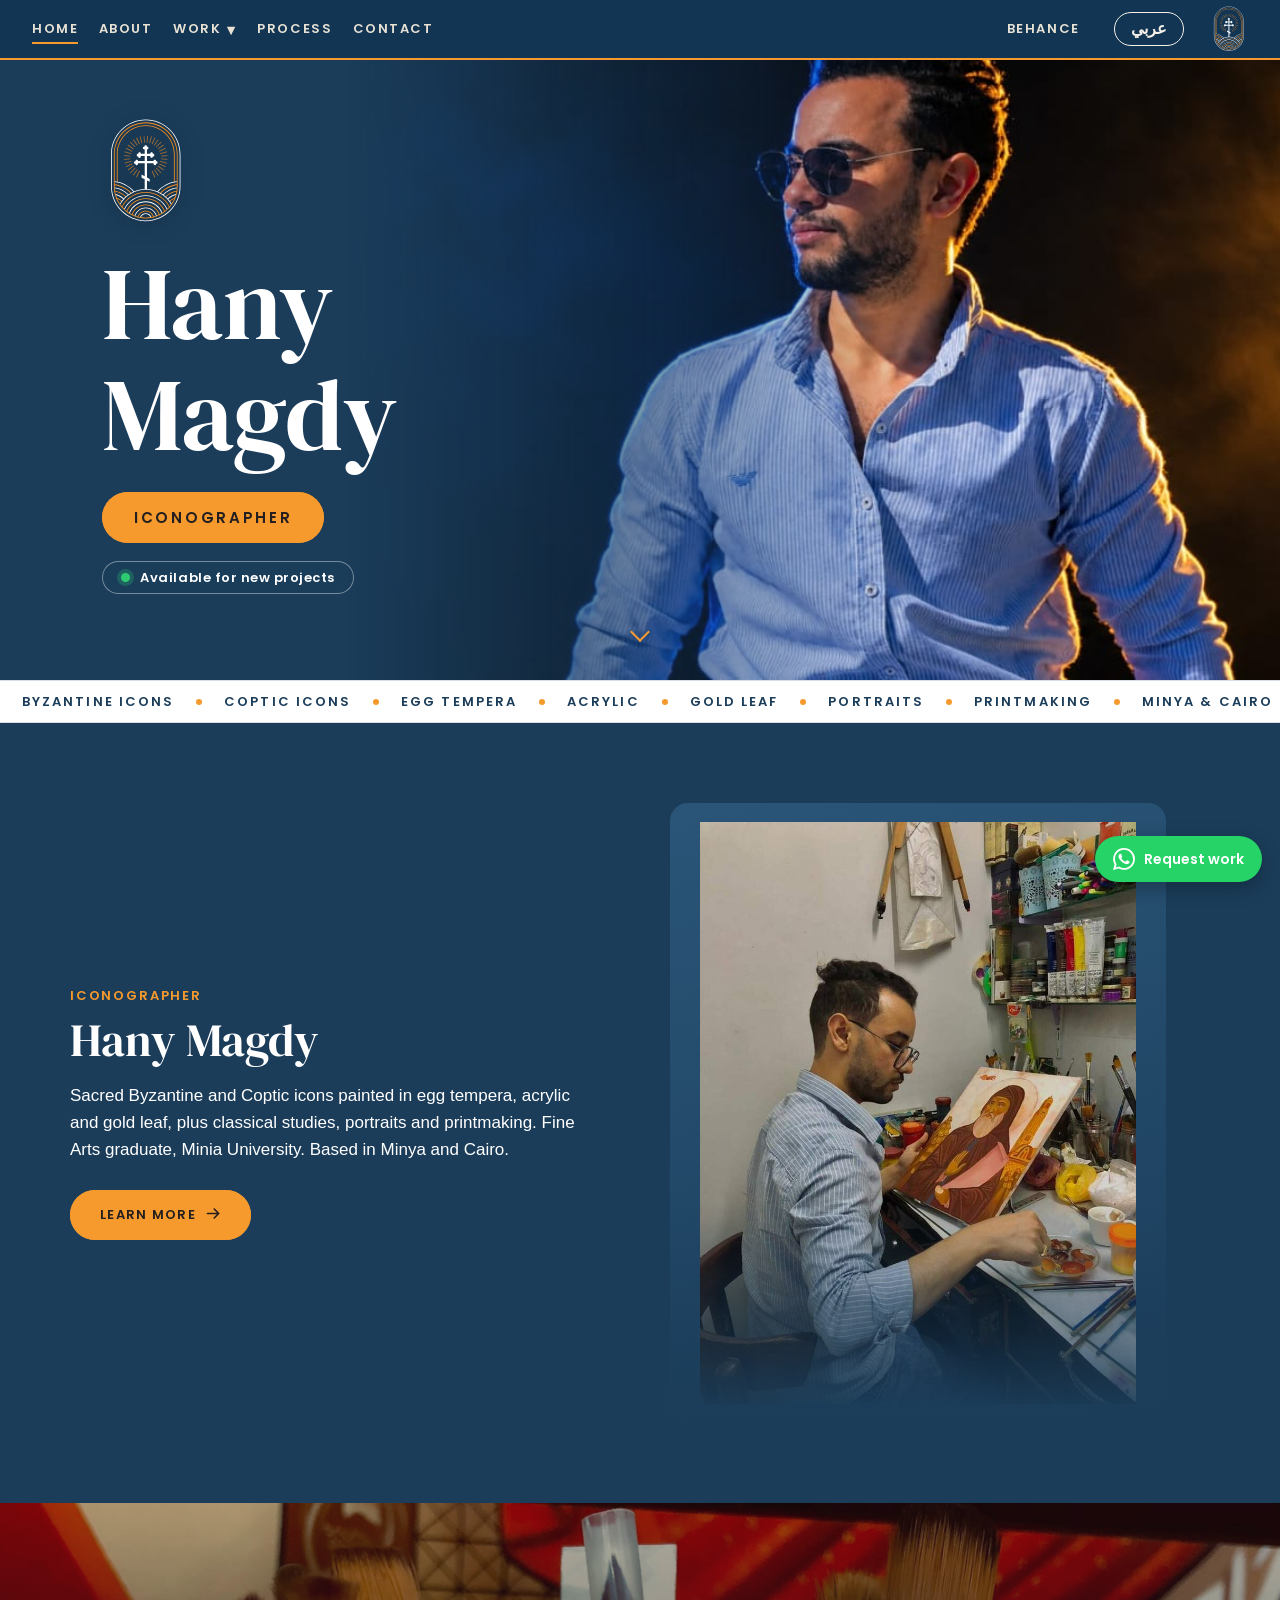
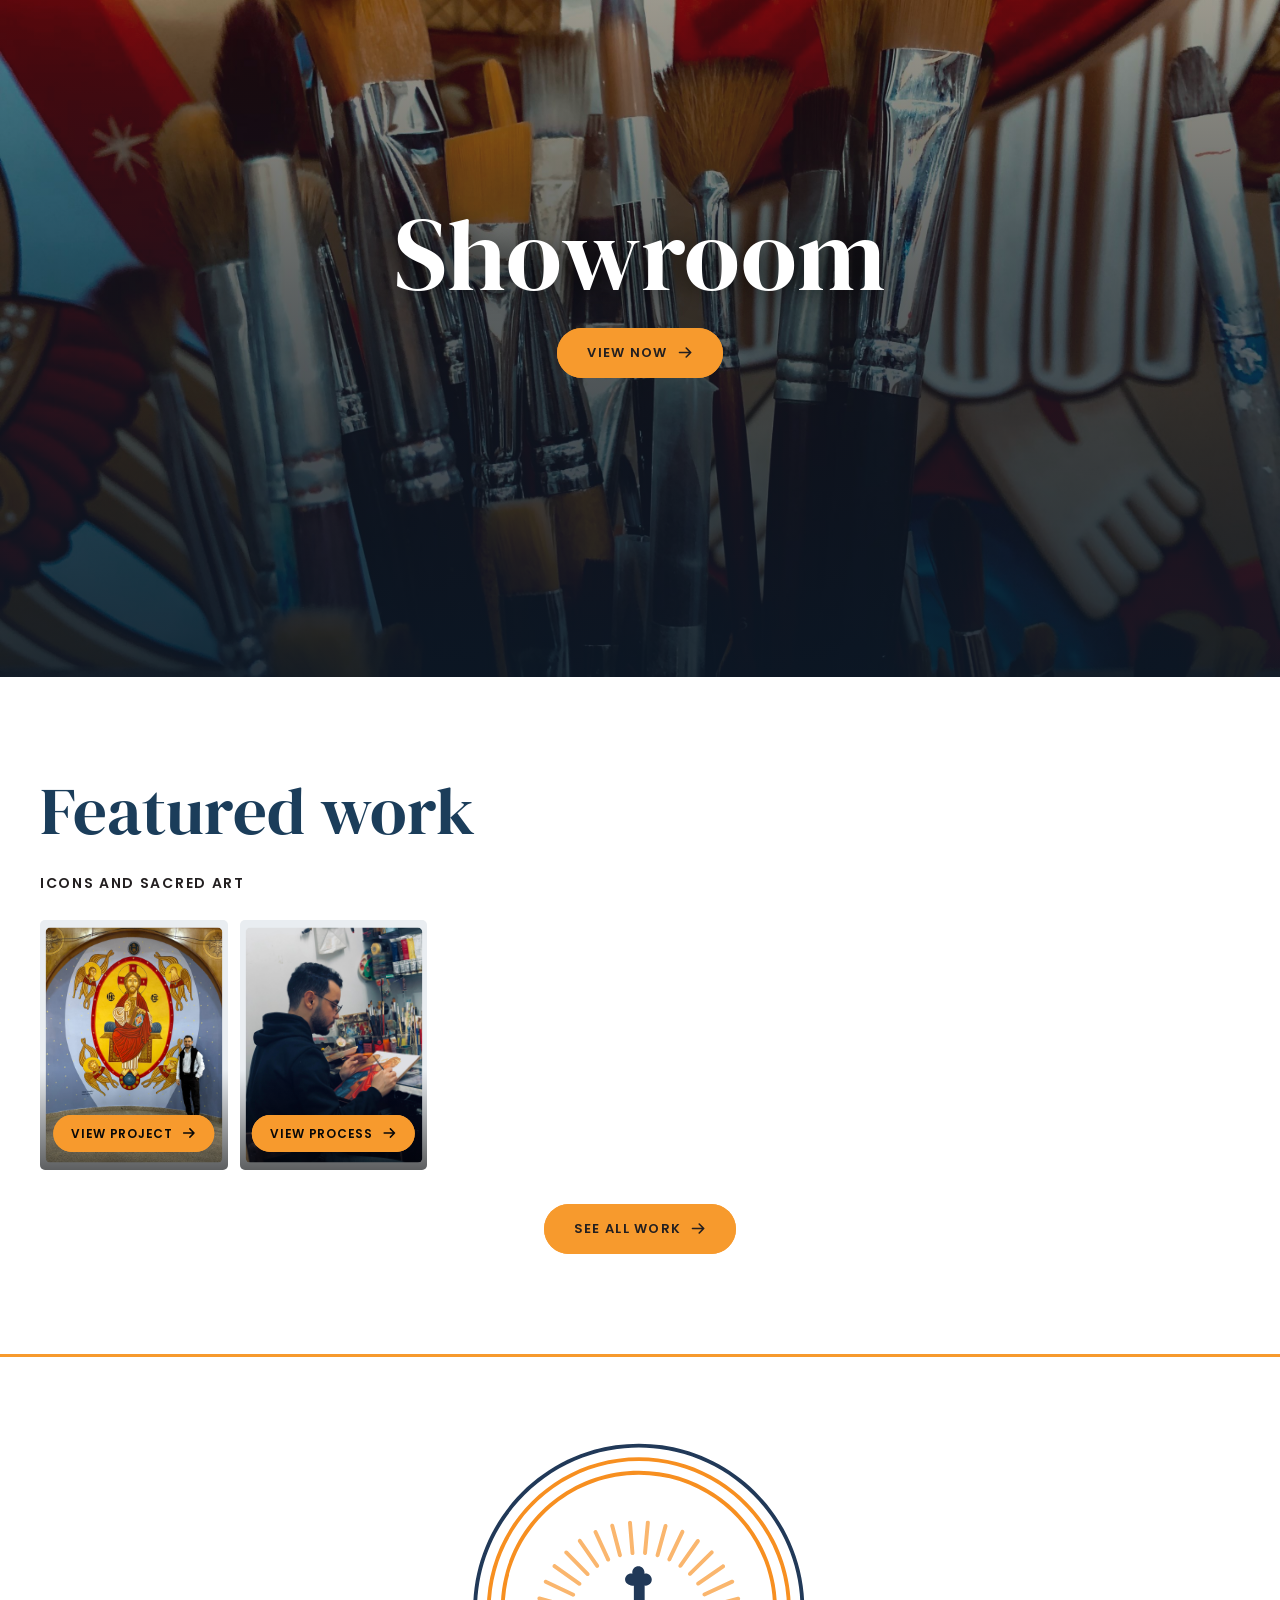
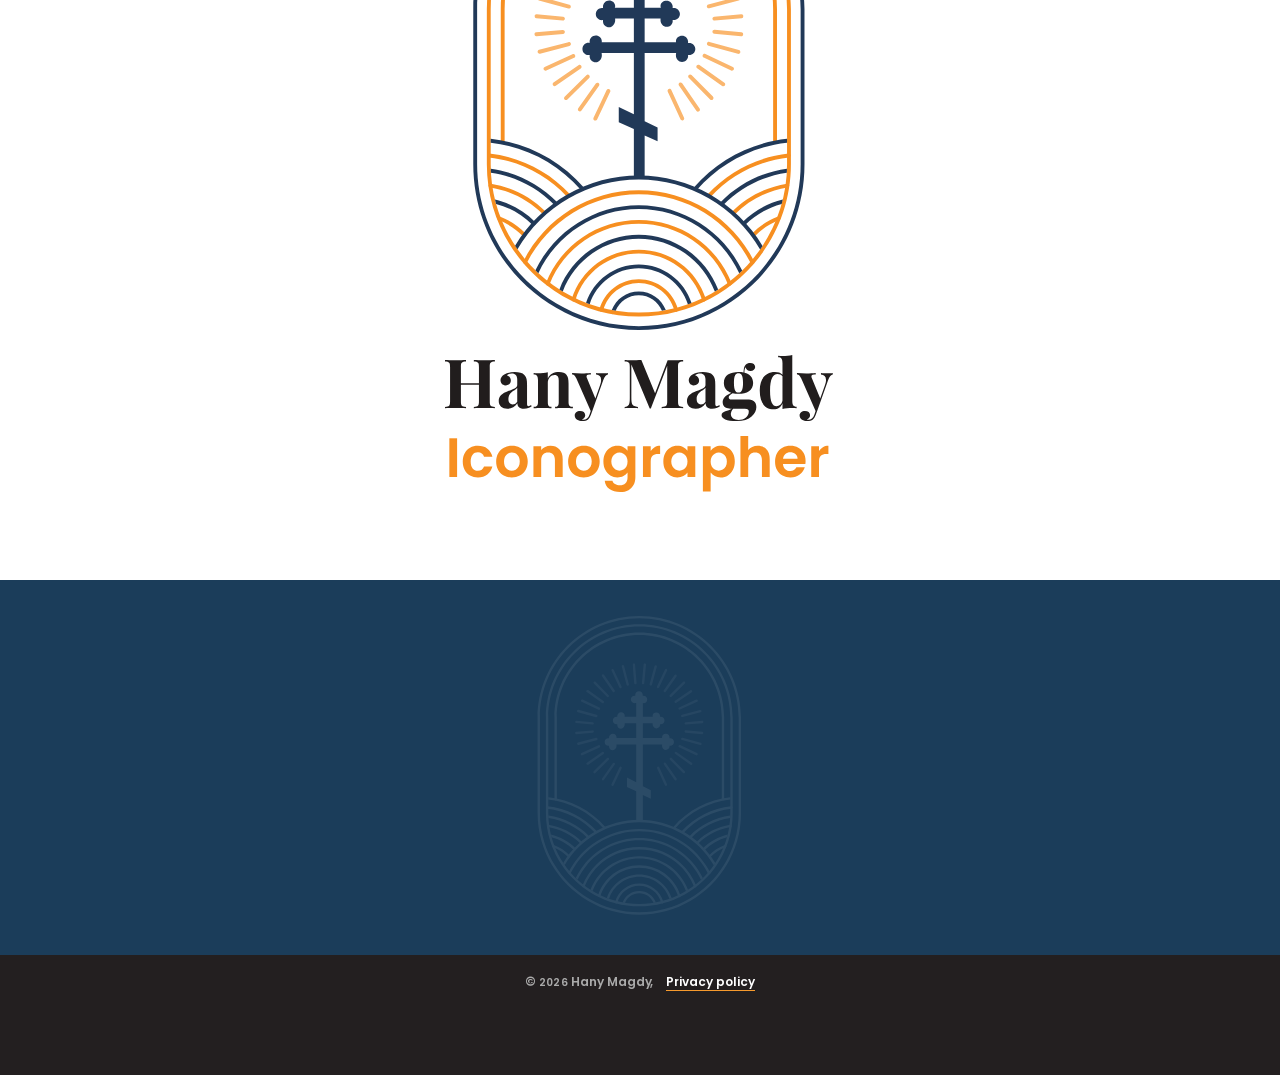
==== commit 577c67ed: "Work: add 'Other murals' sub-heading above Chaplin mural (EN/AR)" ====
--- a/index.html
+++ b/index.html
@@ -703,7 +703,9 @@
                 loading="lazy"
               /><figcaption><span data-i18n="cap_030">Brushes</span></figcaption></figure
             ></div
-          ><div class="mural" style="margin-top: 28px"
+          ><p class="sub" style="margin-top: 32px"
+            ><span data-i18n="other_murals">Other murals</span></p
+          ><div class="mural" style="margin-top: 12px"
             ><img
               src="images/mural-chaplin.jpg"
               alt="Charlie Chaplin mural on a white brick wall"
--- a/css/style.css
+++ b/css/style.css
@@ -2816,3 +2816,8 @@
   align-items: center;
   justify-content: center;
 }
+
+/* captions on the dark Mural band must be light */
+.band.k .mproc figcaption {
+  color: #ffffff;
+}
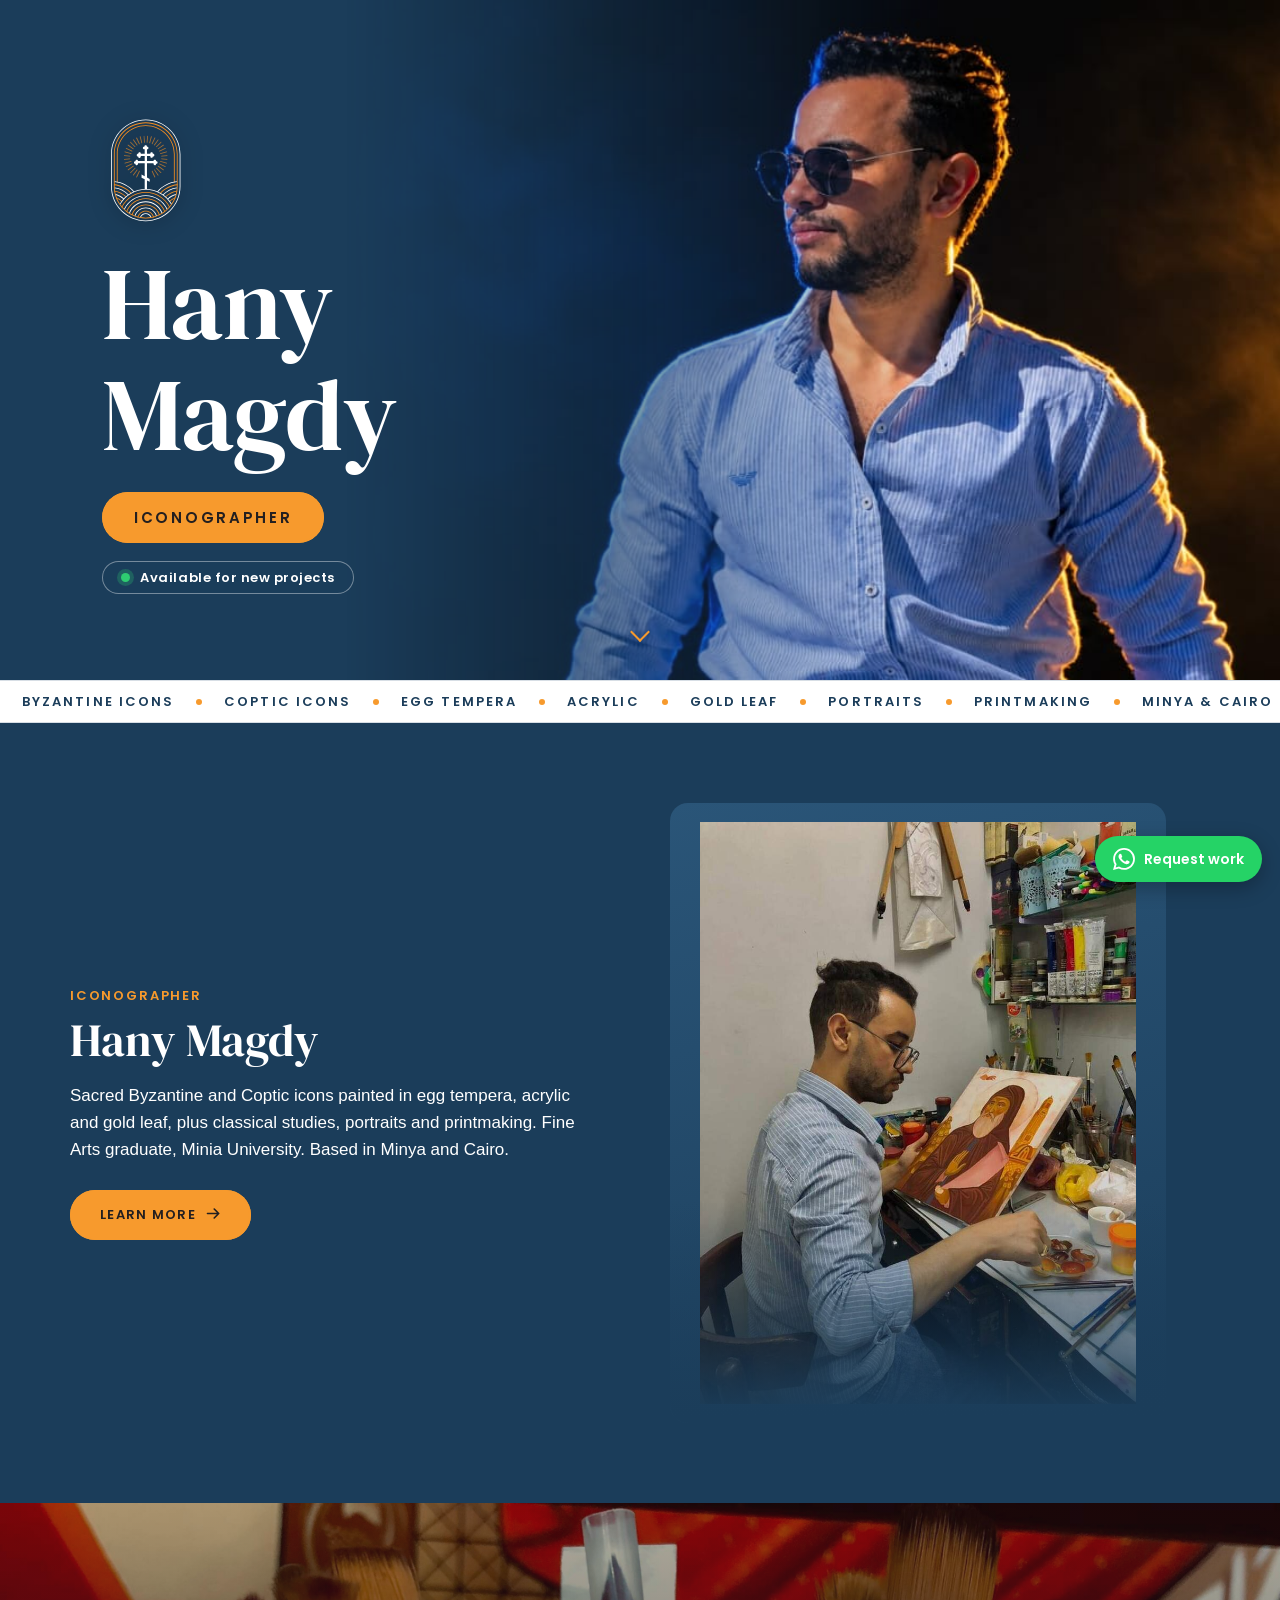
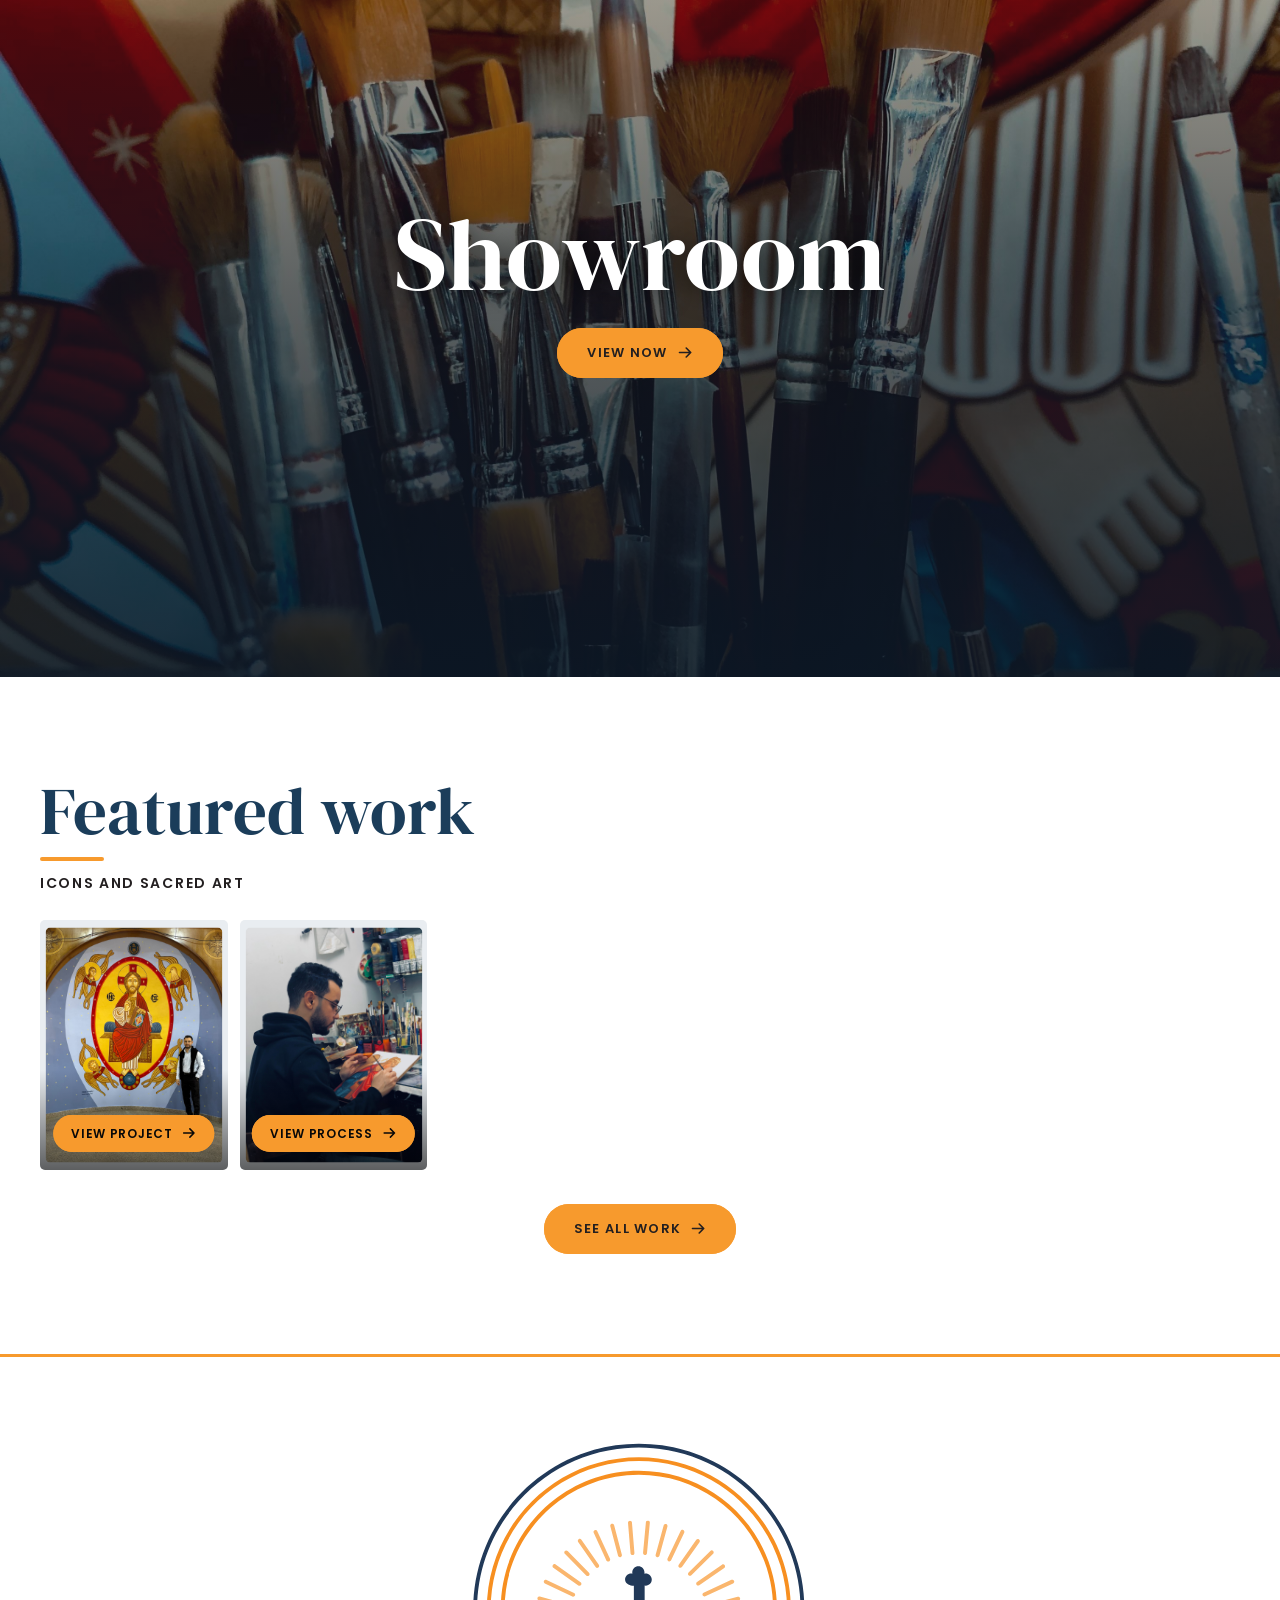
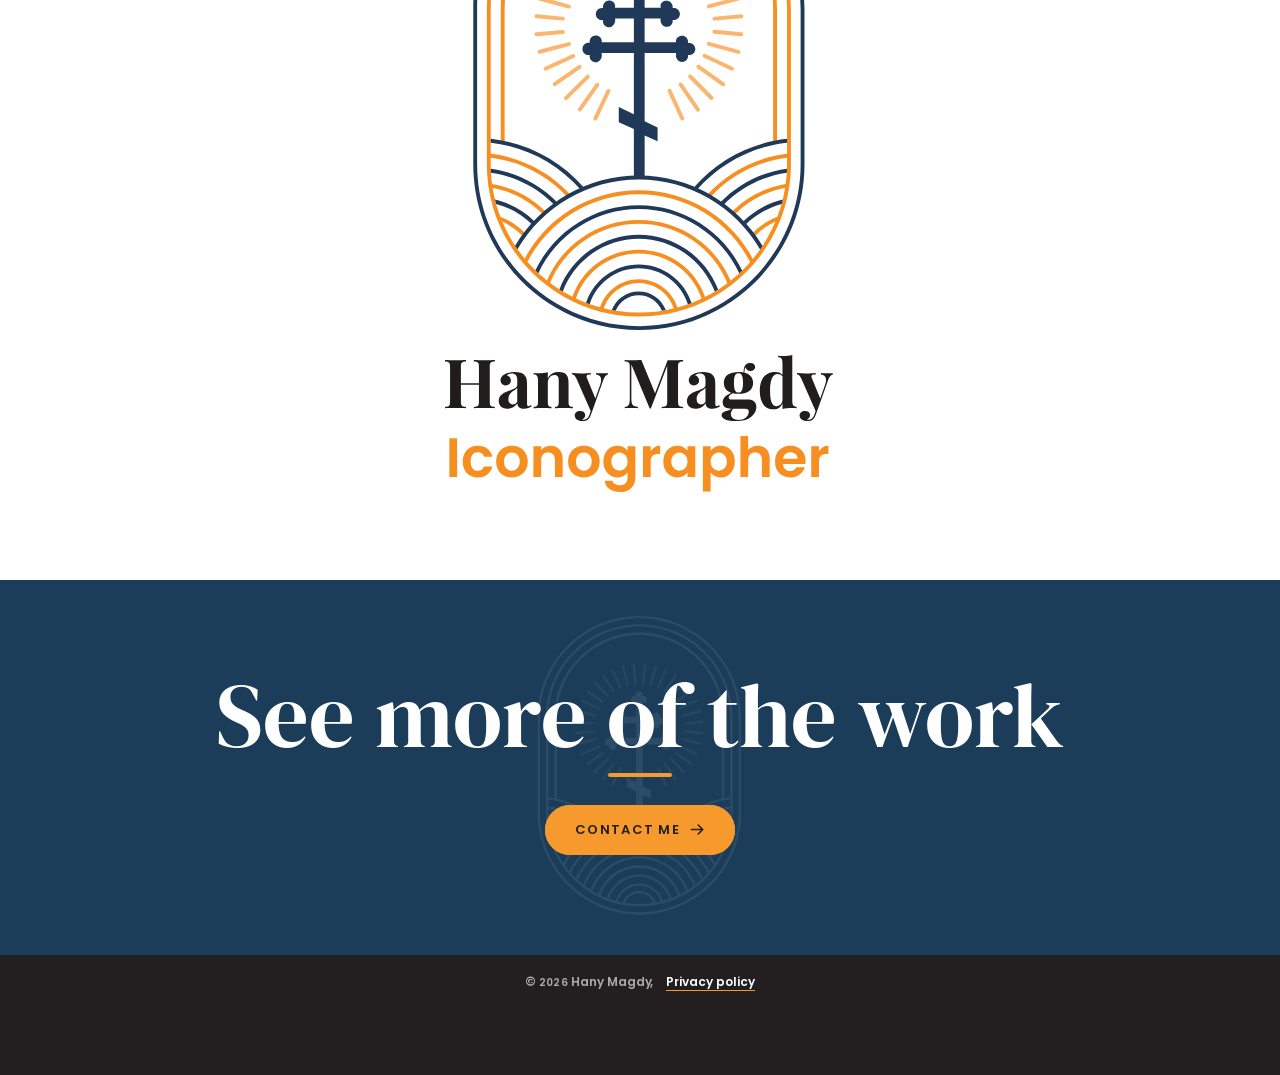
==== commit 1874d0a8: "Process: add 5 new photos (Annunciation angel icon in stages, finished Pantocrator close-up), EN/AR " ====
--- a/index.html
+++ b/index.html
@@ -869,11 +869,11 @@
           ><figure class="rv"
             ><img
               src="images/pr1.jpg"
-              alt="Painting the Father Matta El-Meskeen icon at the desk"
+              alt="Painting the Good Shepherd icon at the desk"
               loading="lazy"
             /><figcaption
               ><span data-i18n="cap_032"
-                >Painting the Father Matta El-Meskeen icon at the desk</span
+                >Painting the Good Shepherd icon at the desk</span
               ></figcaption
             ></figure
           ><figure class="rv"
@@ -1438,6 +1438,46 @@
               loading="lazy"
             /><figcaption
               ><span data-i18n="cap_102">Painting the Virgin icon at the desk</span></figcaption
+            ></figure
+          ><figure class="rv"
+            ><img
+              src="images/pr-ang1.jpg"
+              alt="The Annunciation angel, checking the proportions with a compass"
+              loading="lazy"
+            /><figcaption
+              ><span data-i18n="cap_103">The Annunciation angel, checking the proportions with a compass</span></figcaption
+            ></figure
+          ><figure class="rv"
+            ><img
+              src="images/pr-ang2.jpg"
+              alt="The Annunciation angel, the full orange underdrawing on canvas"
+              loading="lazy"
+            /><figcaption
+              ><span data-i18n="cap_104">The Annunciation angel, the full orange underdrawing on canvas</span></figcaption
+            ></figure
+          ><figure class="rv"
+            ><img
+              src="images/pr-ang3.jpg"
+              alt="The Annunciation angel, painting the dark brown hair"
+              loading="lazy"
+            /><figcaption
+              ><span data-i18n="cap_105">The Annunciation angel, painting the dark brown hair</span></figcaption
+            ></figure
+          ><figure class="rv"
+            ><img
+              src="images/pr-ang4.jpg"
+              alt="The Annunciation angel, colour blocking started"
+              loading="lazy"
+            /><figcaption
+              ><span data-i18n="cap_106">The Annunciation angel, colour blocking started</span></figcaption
+            ></figure
+          ><figure class="rv"
+            ><img
+              src="images/pr-fin1.jpg"
+              alt="The finished Pantocrator, close up"
+              loading="lazy"
+            /><figcaption
+              ><span data-i18n="cap_107">The finished Pantocrator, close up</span></figcaption
             ></figure
           ></section
         ><section class="more" style="text-align: center; padding: 10px 22px 50px; background: #fff"
--- a/css/style.css
+++ b/css/style.css
@@ -420,6 +420,7 @@
   padding-bottom: 44px;
 
   background-image: url(../images/hero-pant.jpg) !important;
+  background-color: #1b3d5a;
   background-position: center top !important;
   background-size: cover;
 }
@@ -1950,6 +1951,9 @@
   text-align: right !important;
 }
 @media (max-width: 800px) {
+  .hero {
+    background-color: #1b3d5a !important;
+  }
   .hero > div.hbigw,
   html[lang="ar"] .hero > div.hbigw {
     width: 100% !important;
